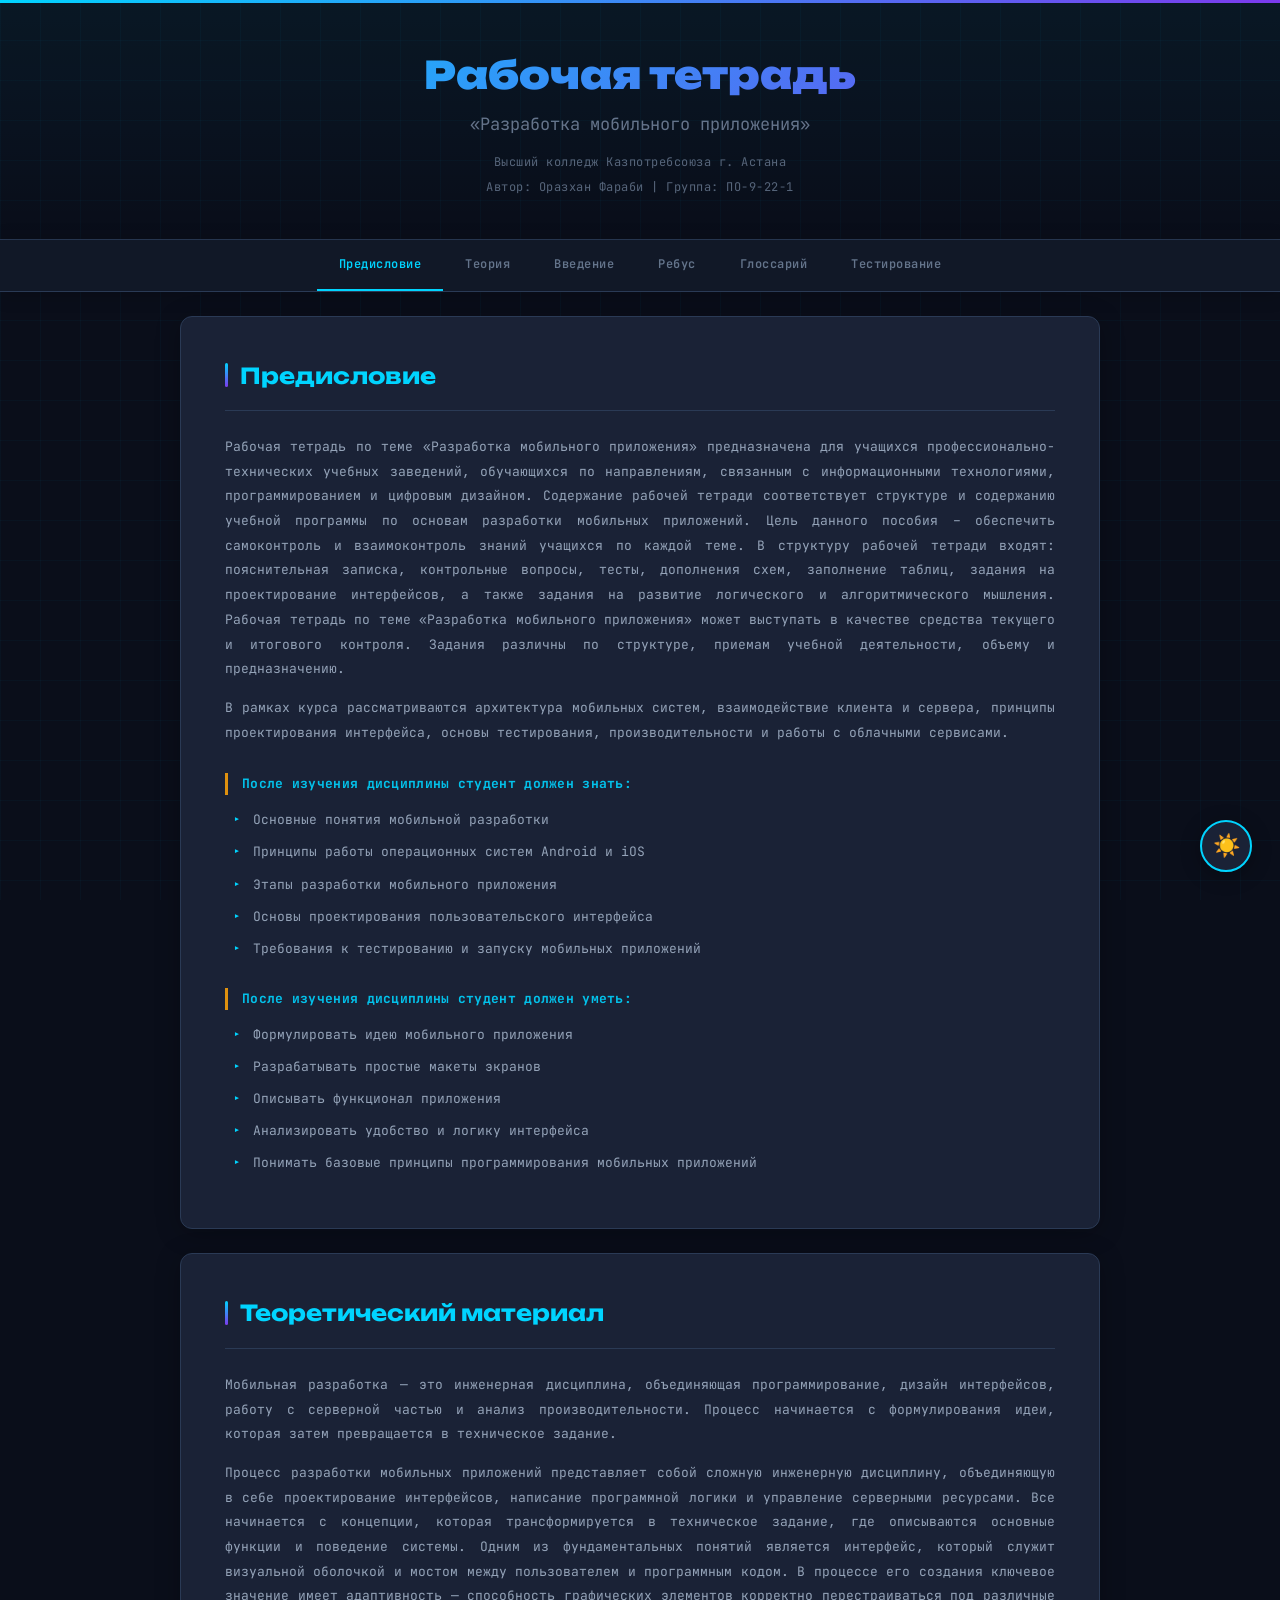
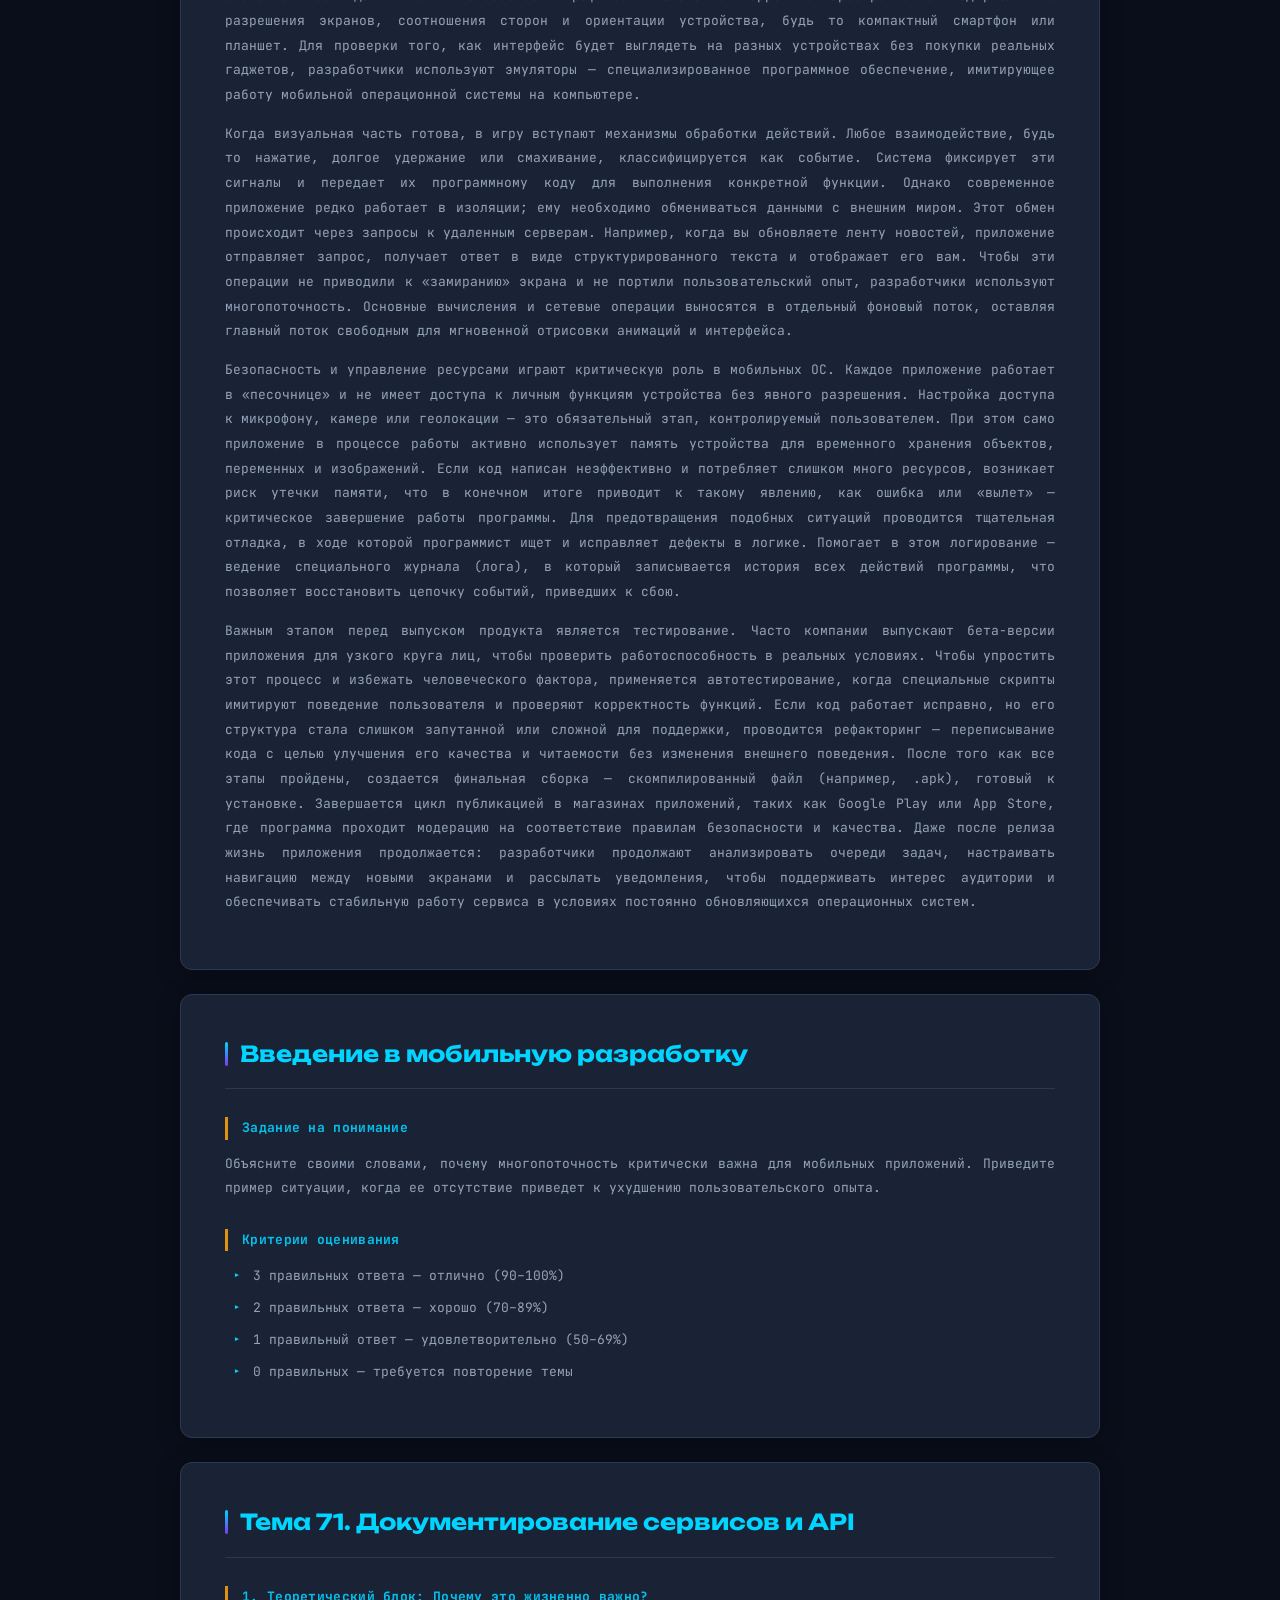
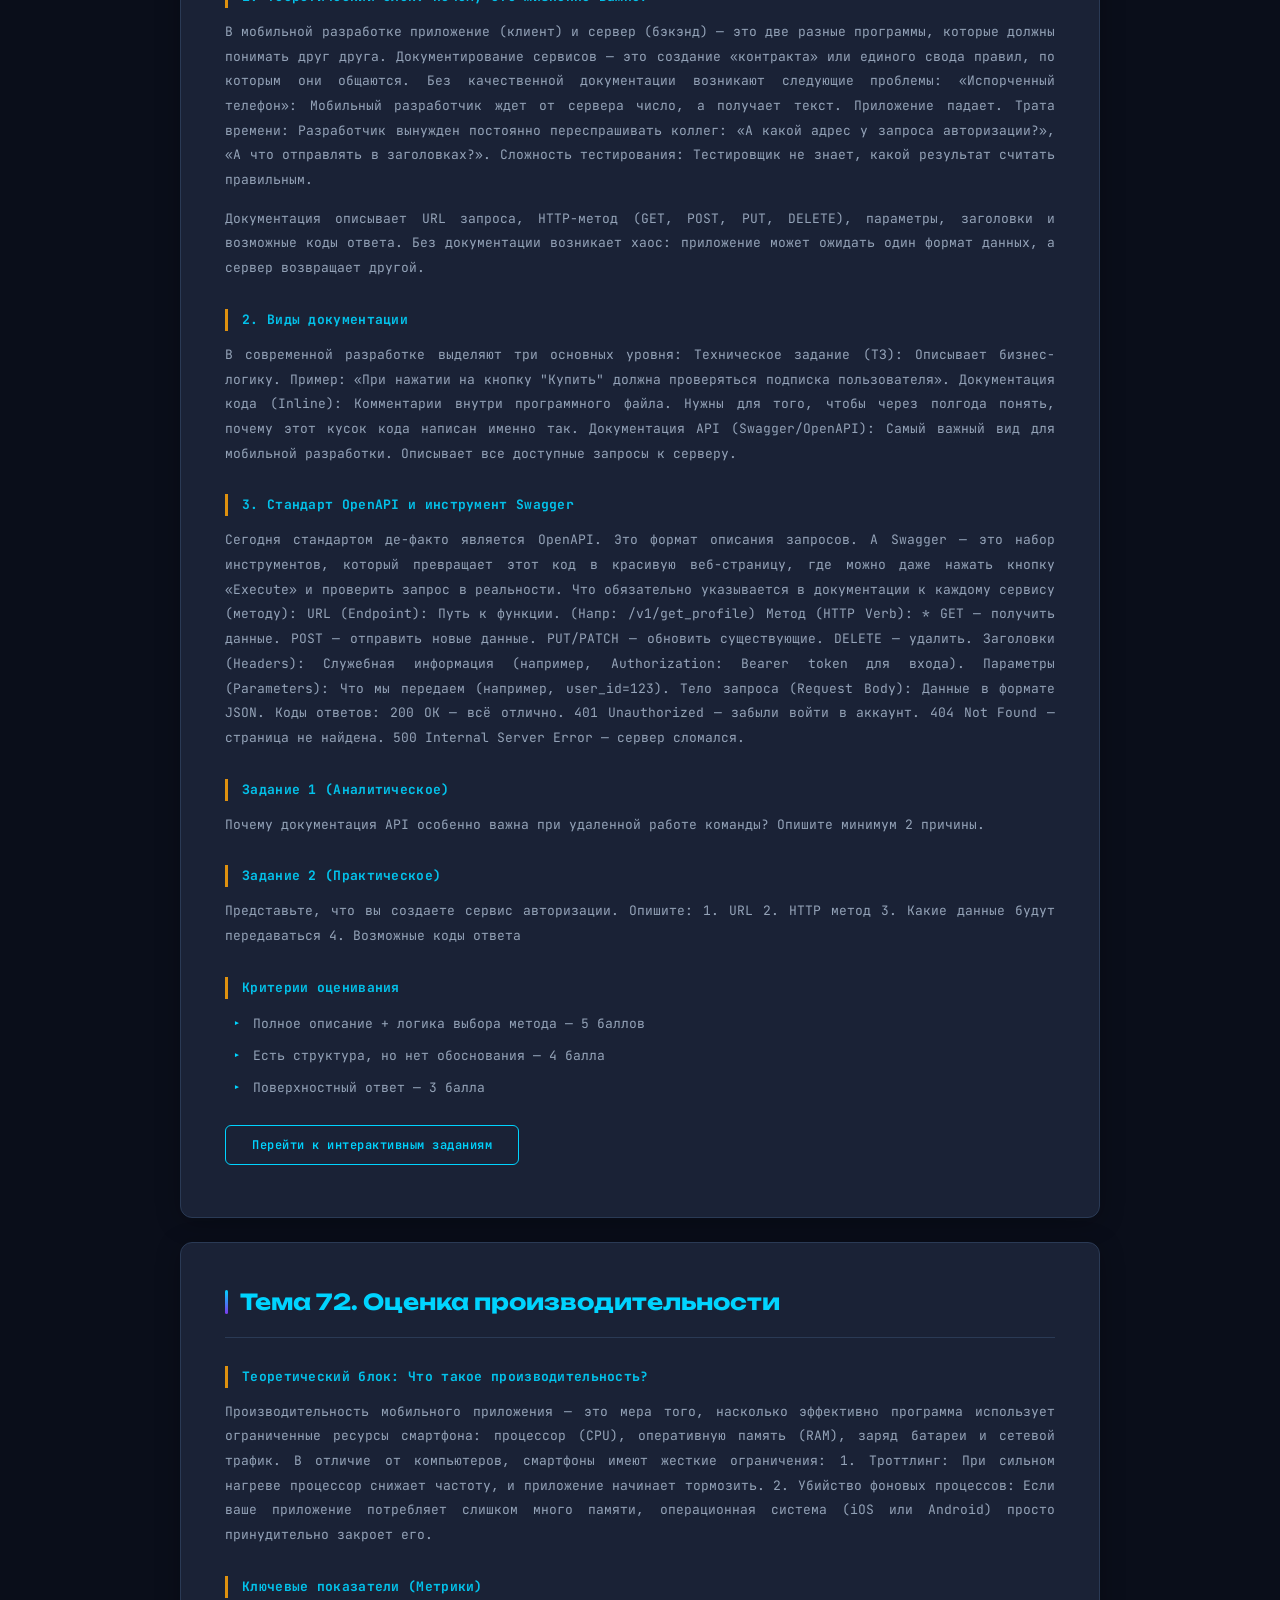
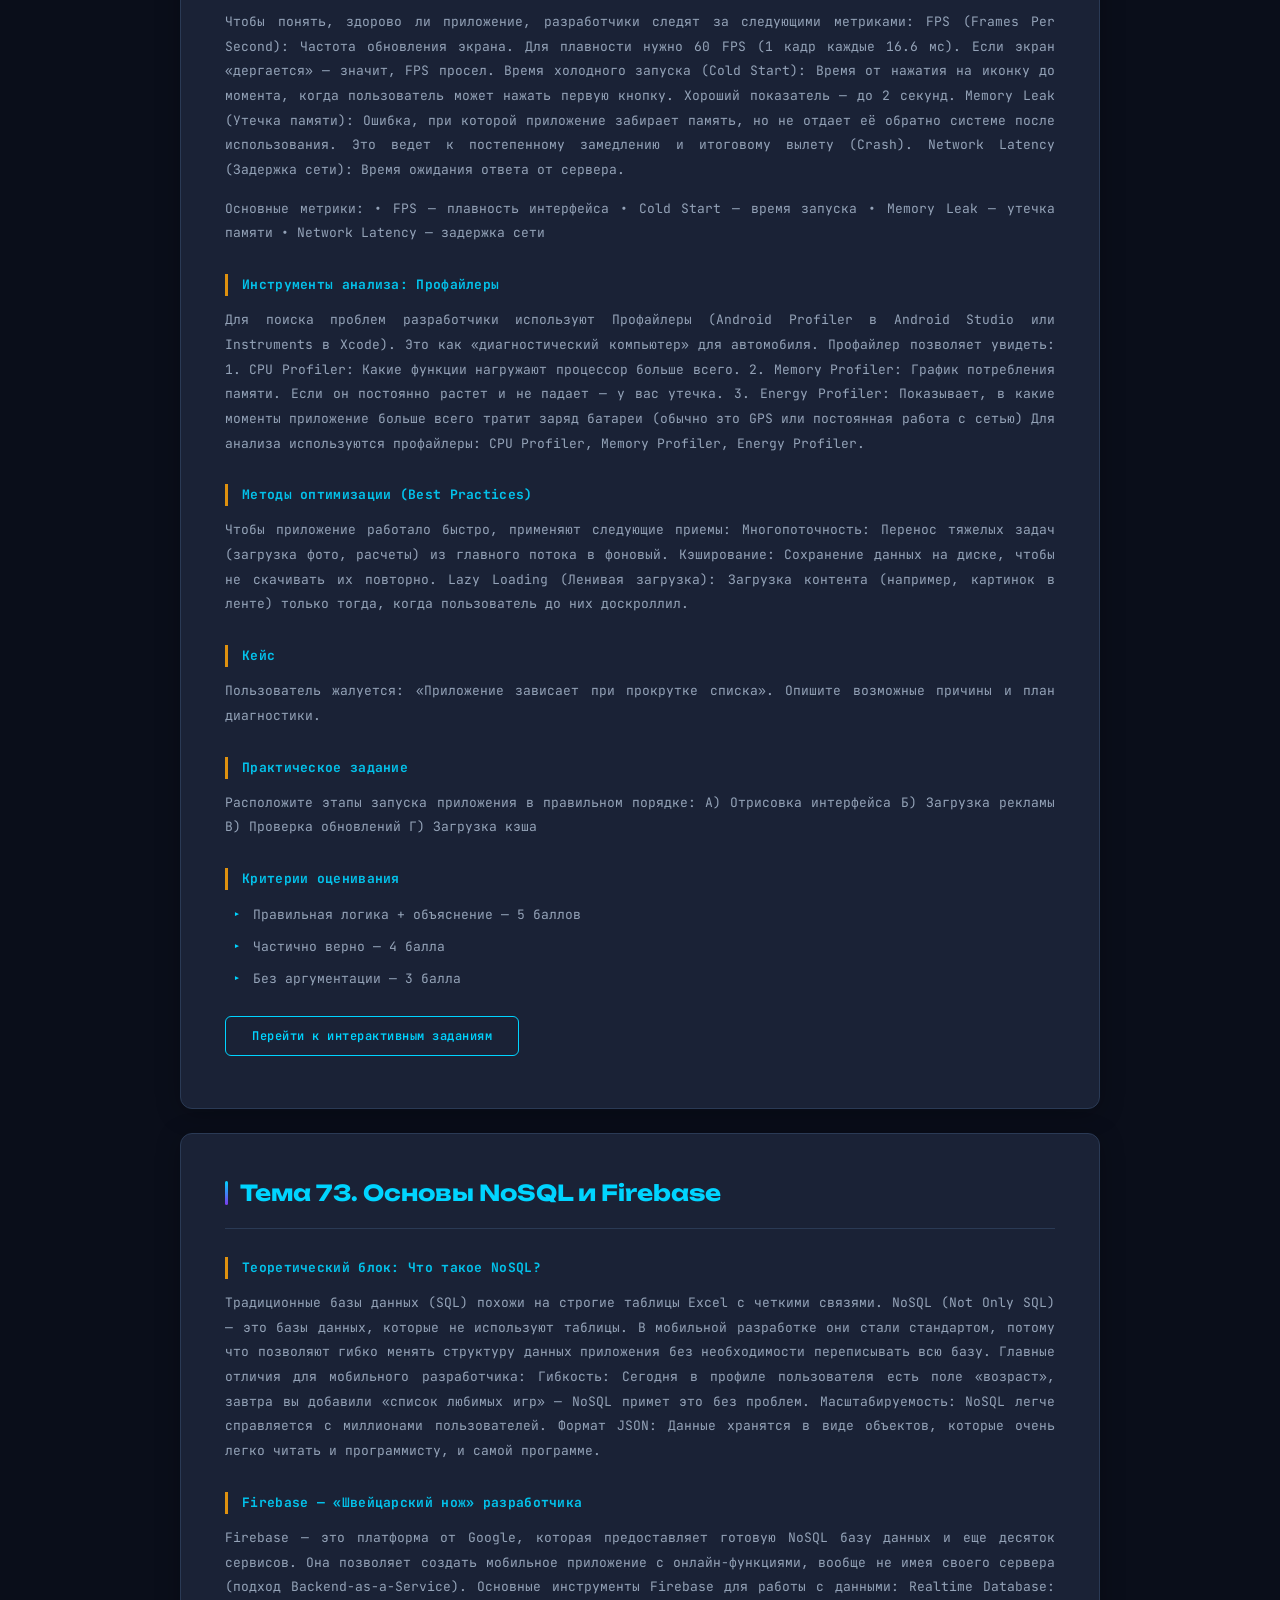
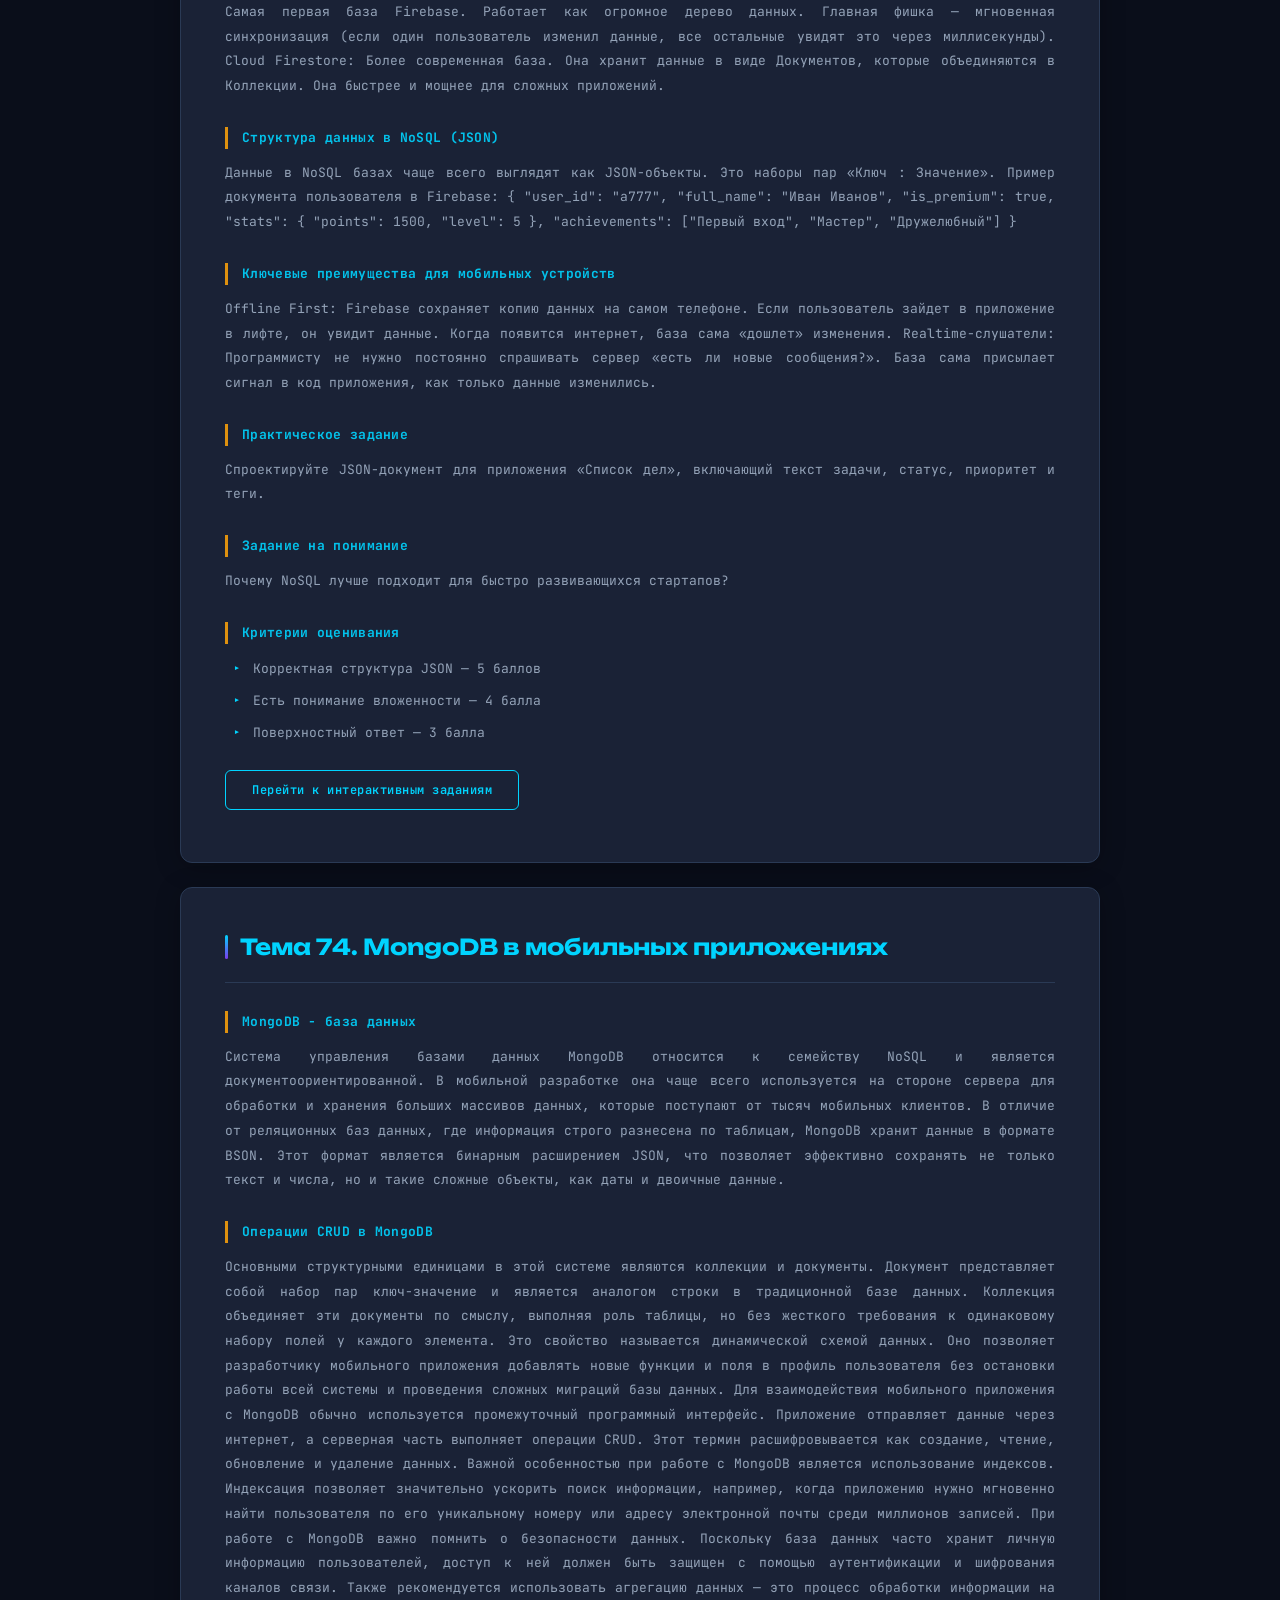
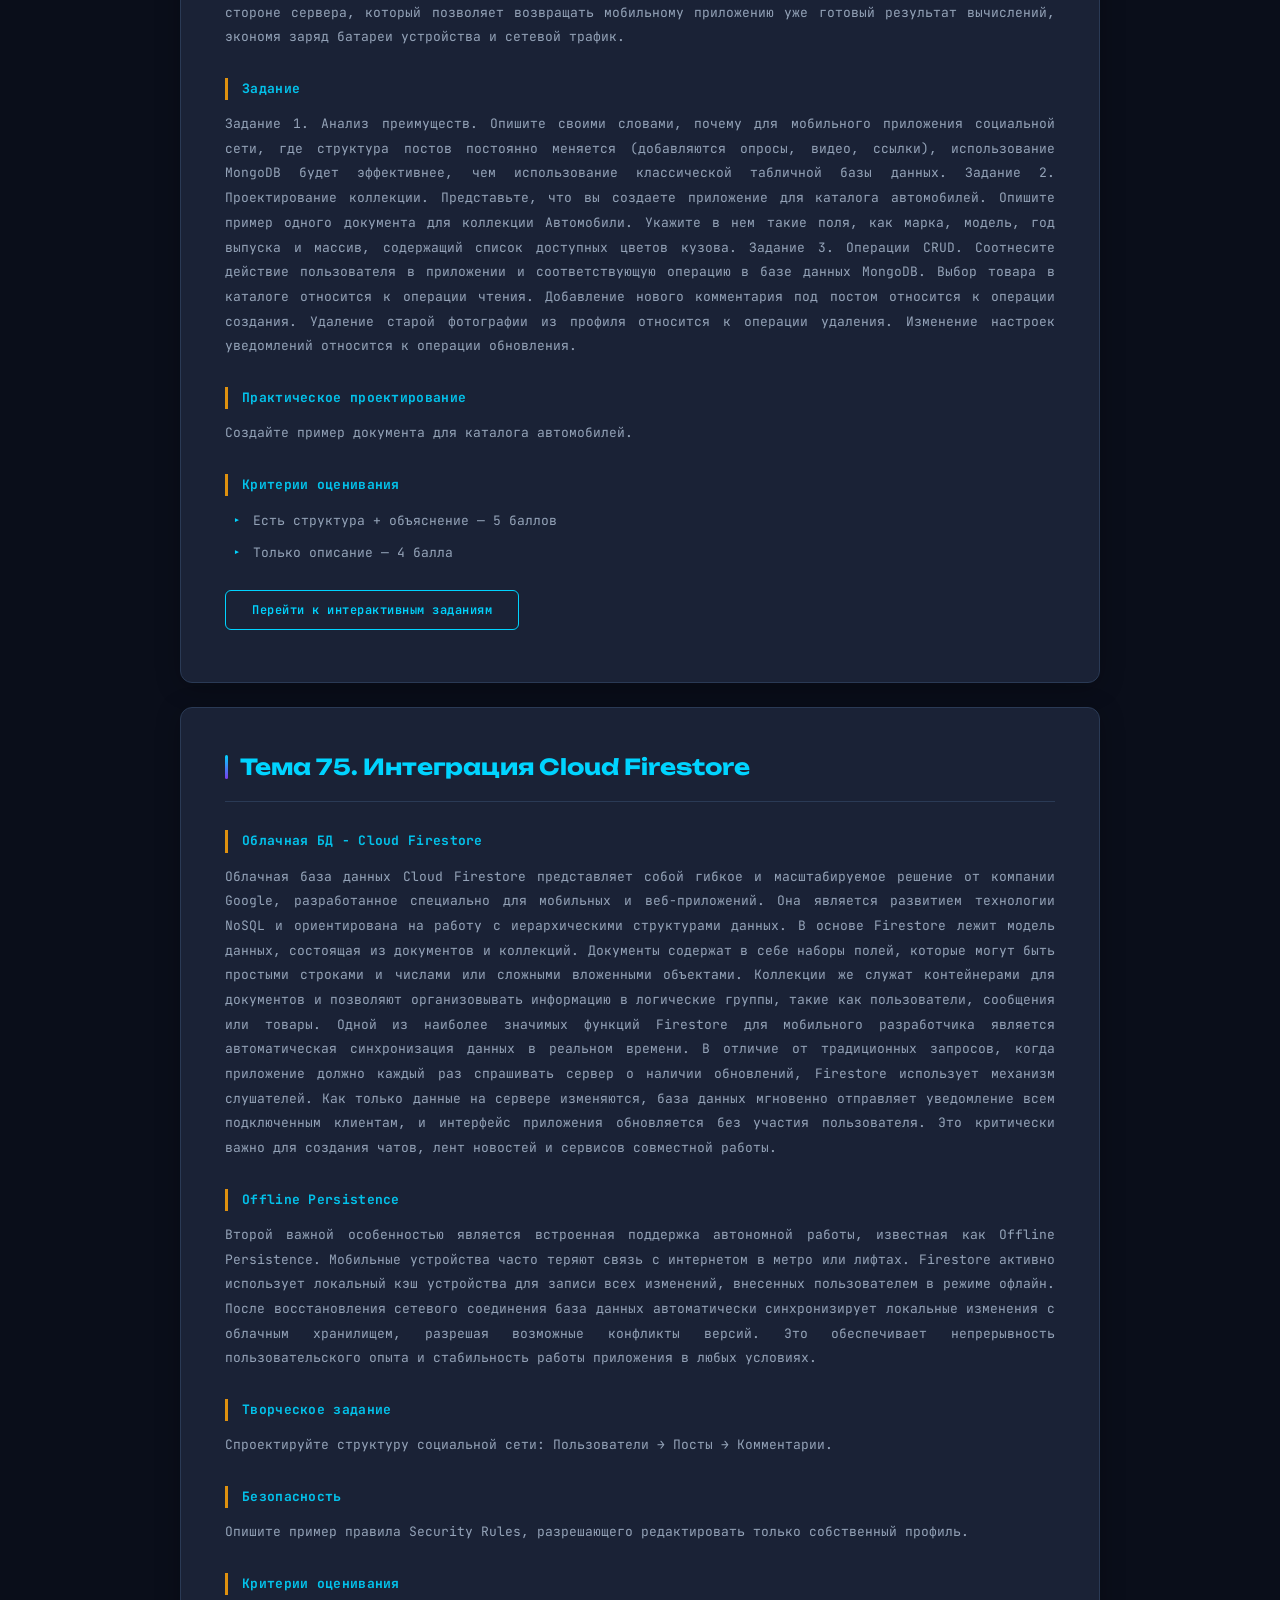
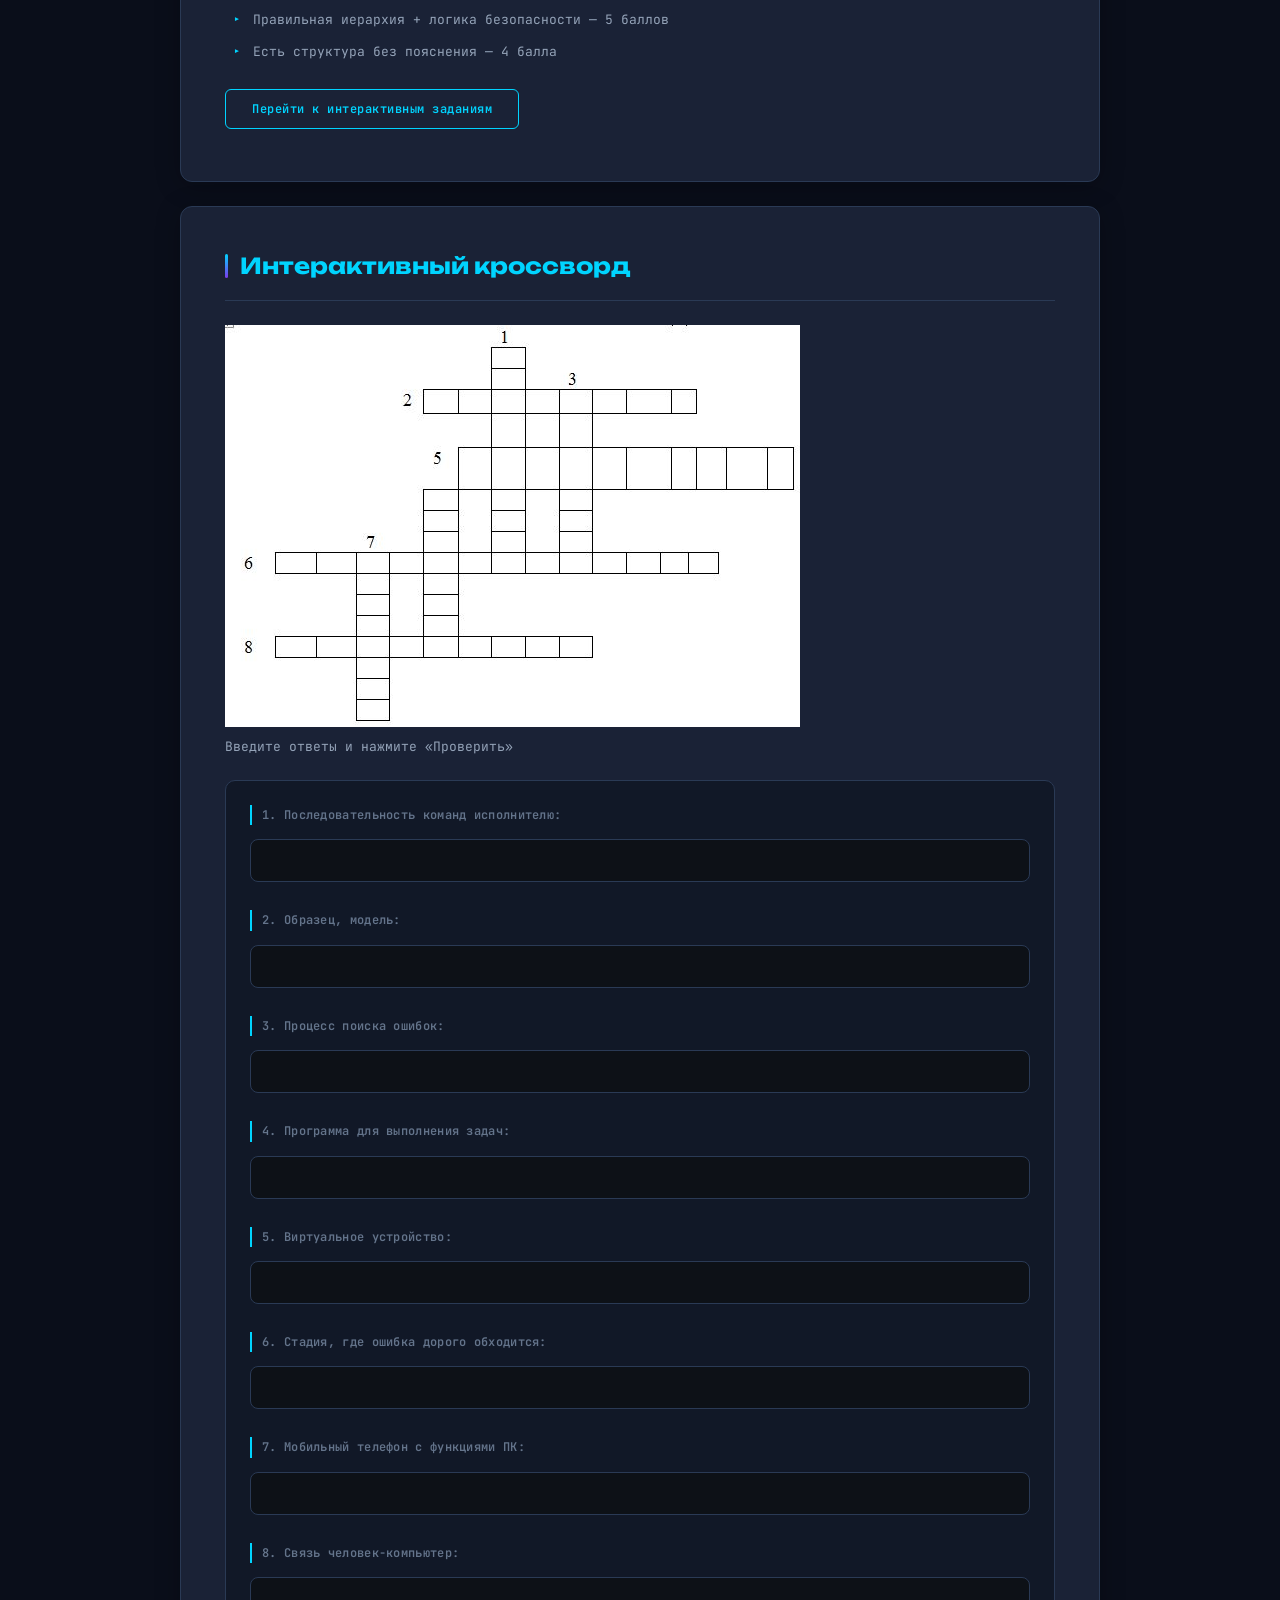
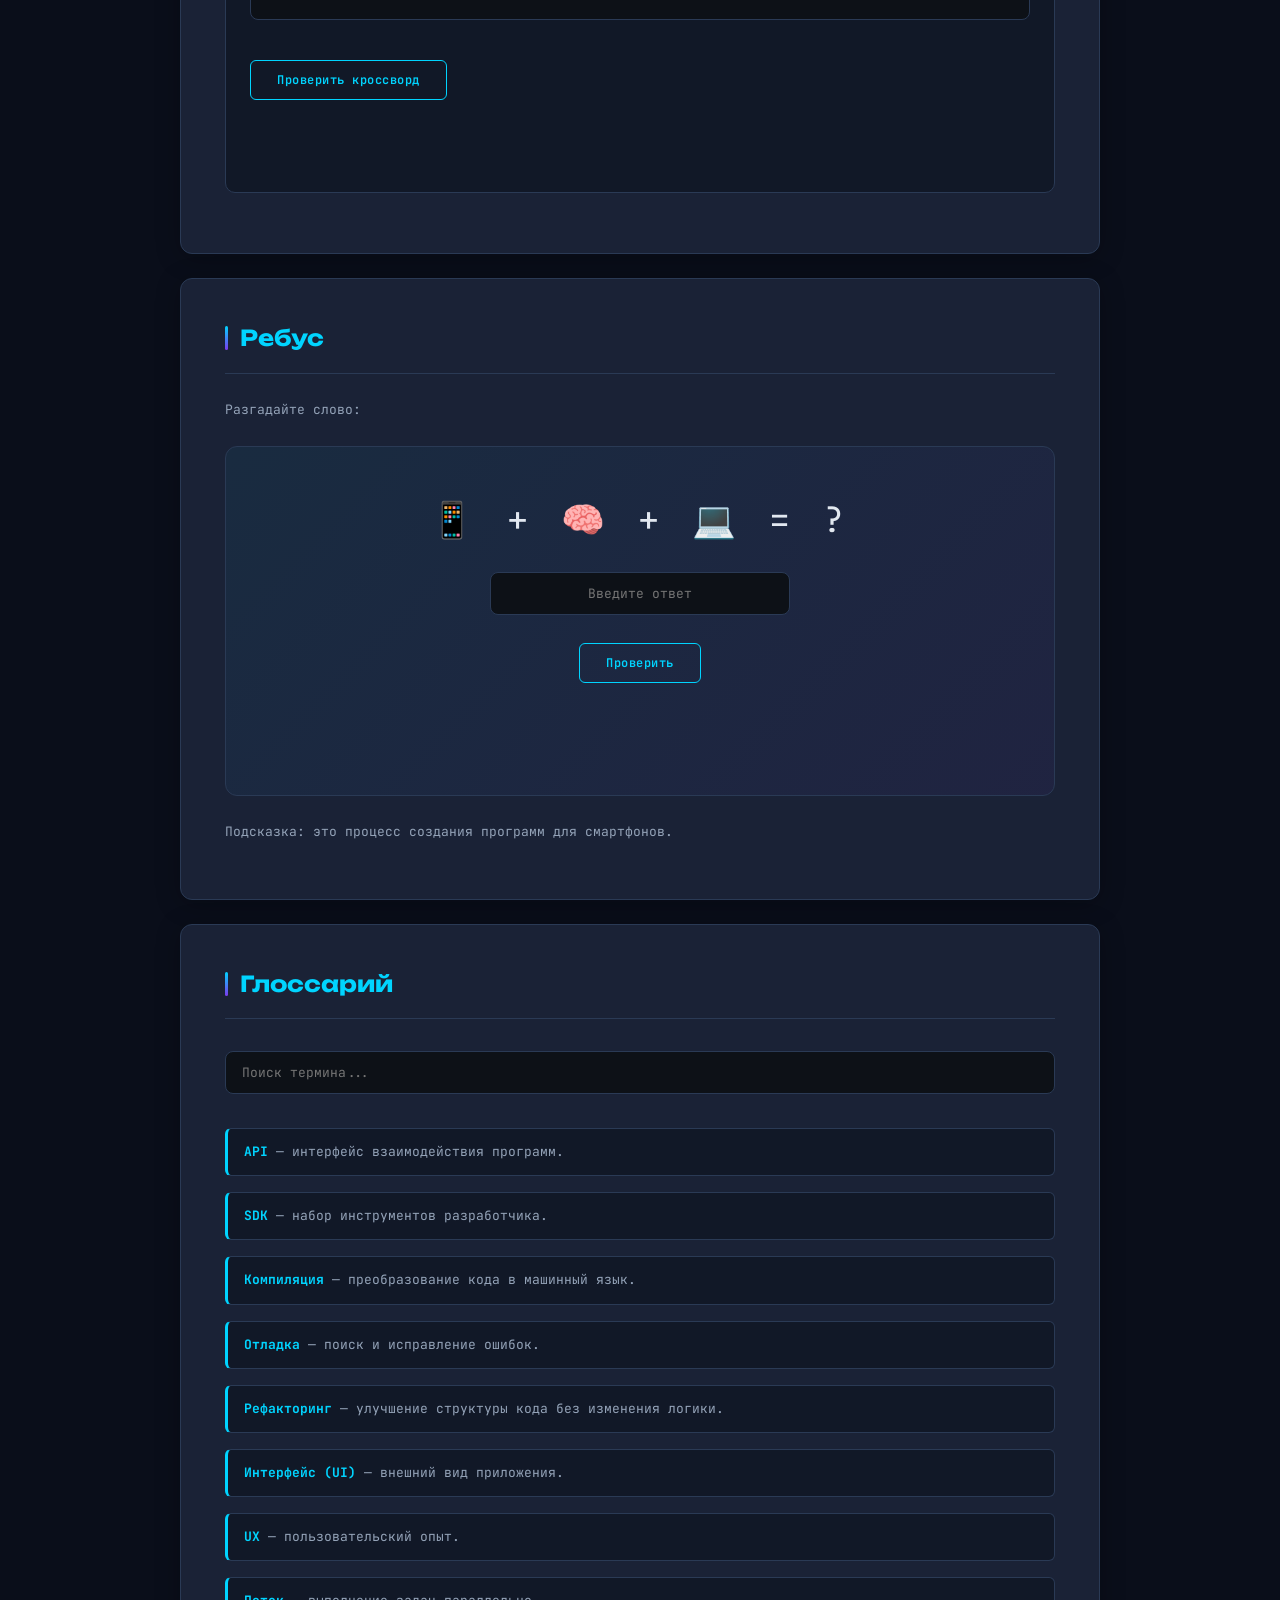
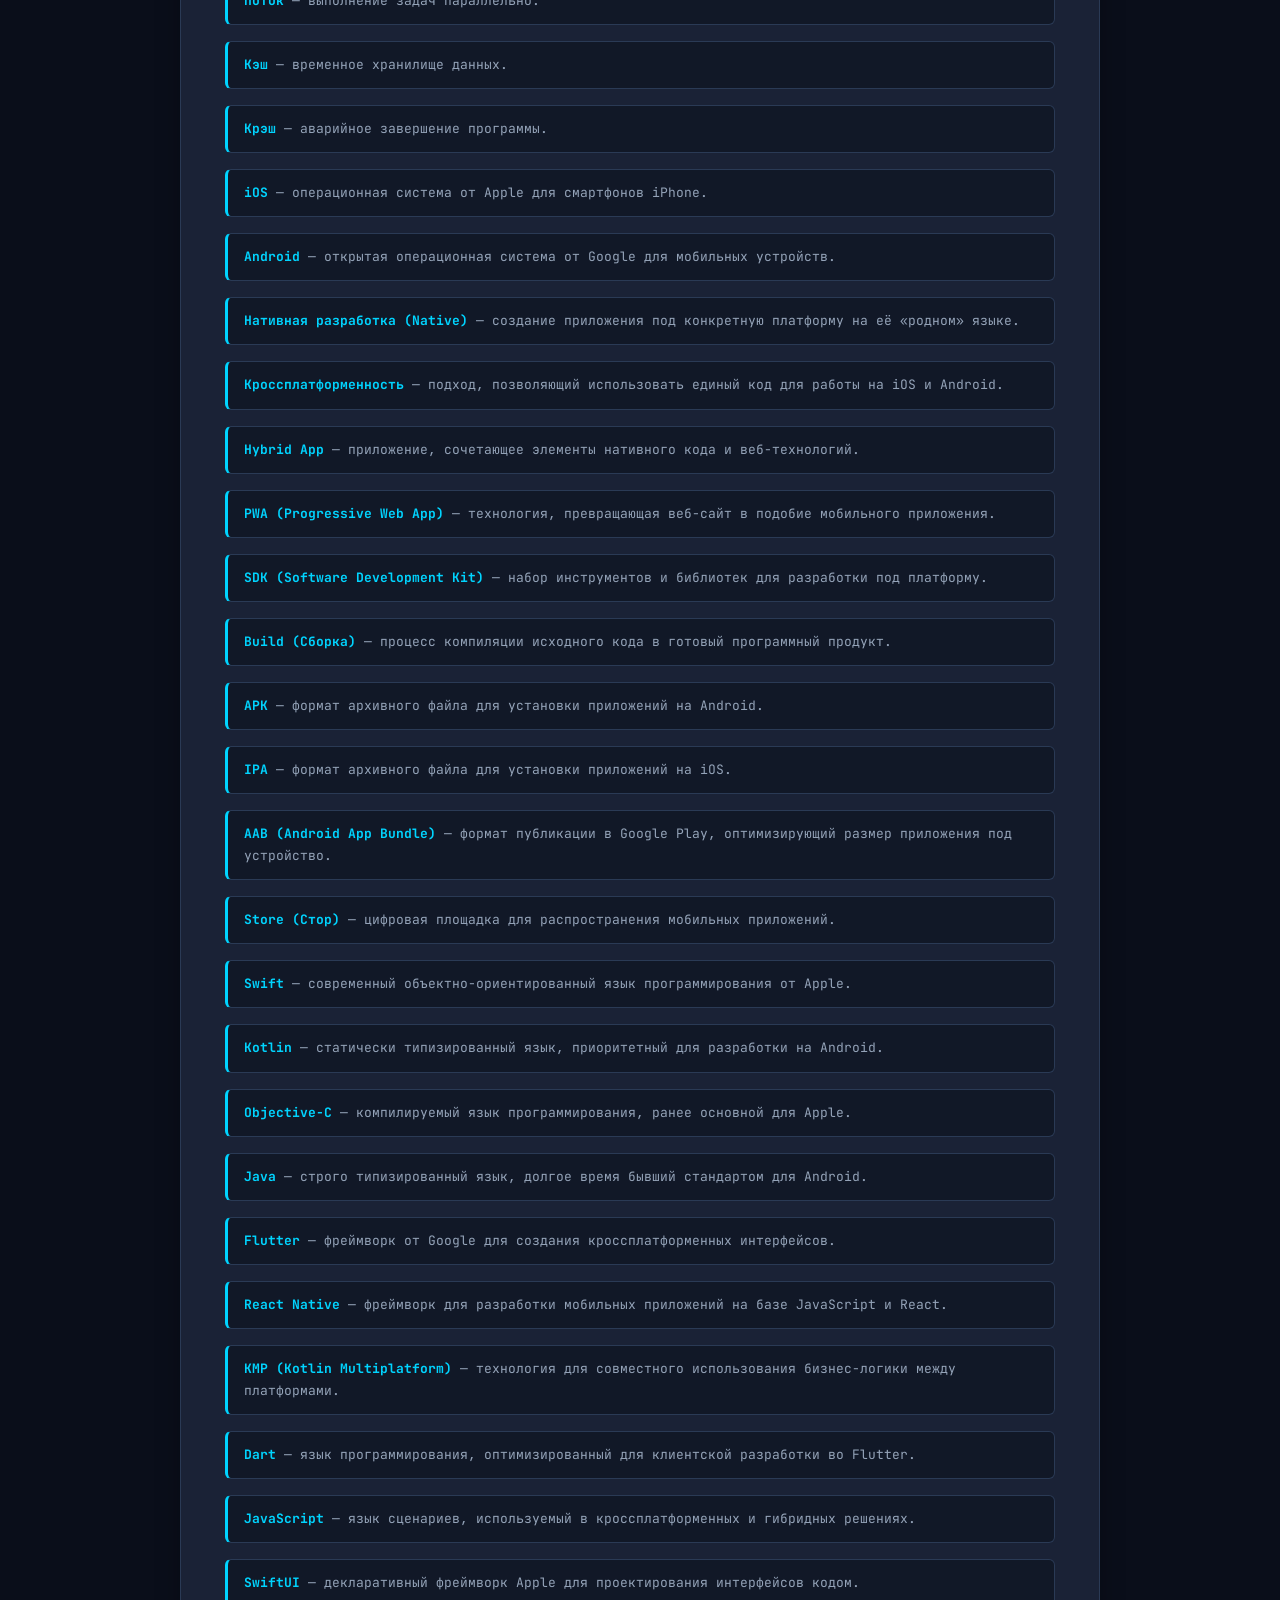
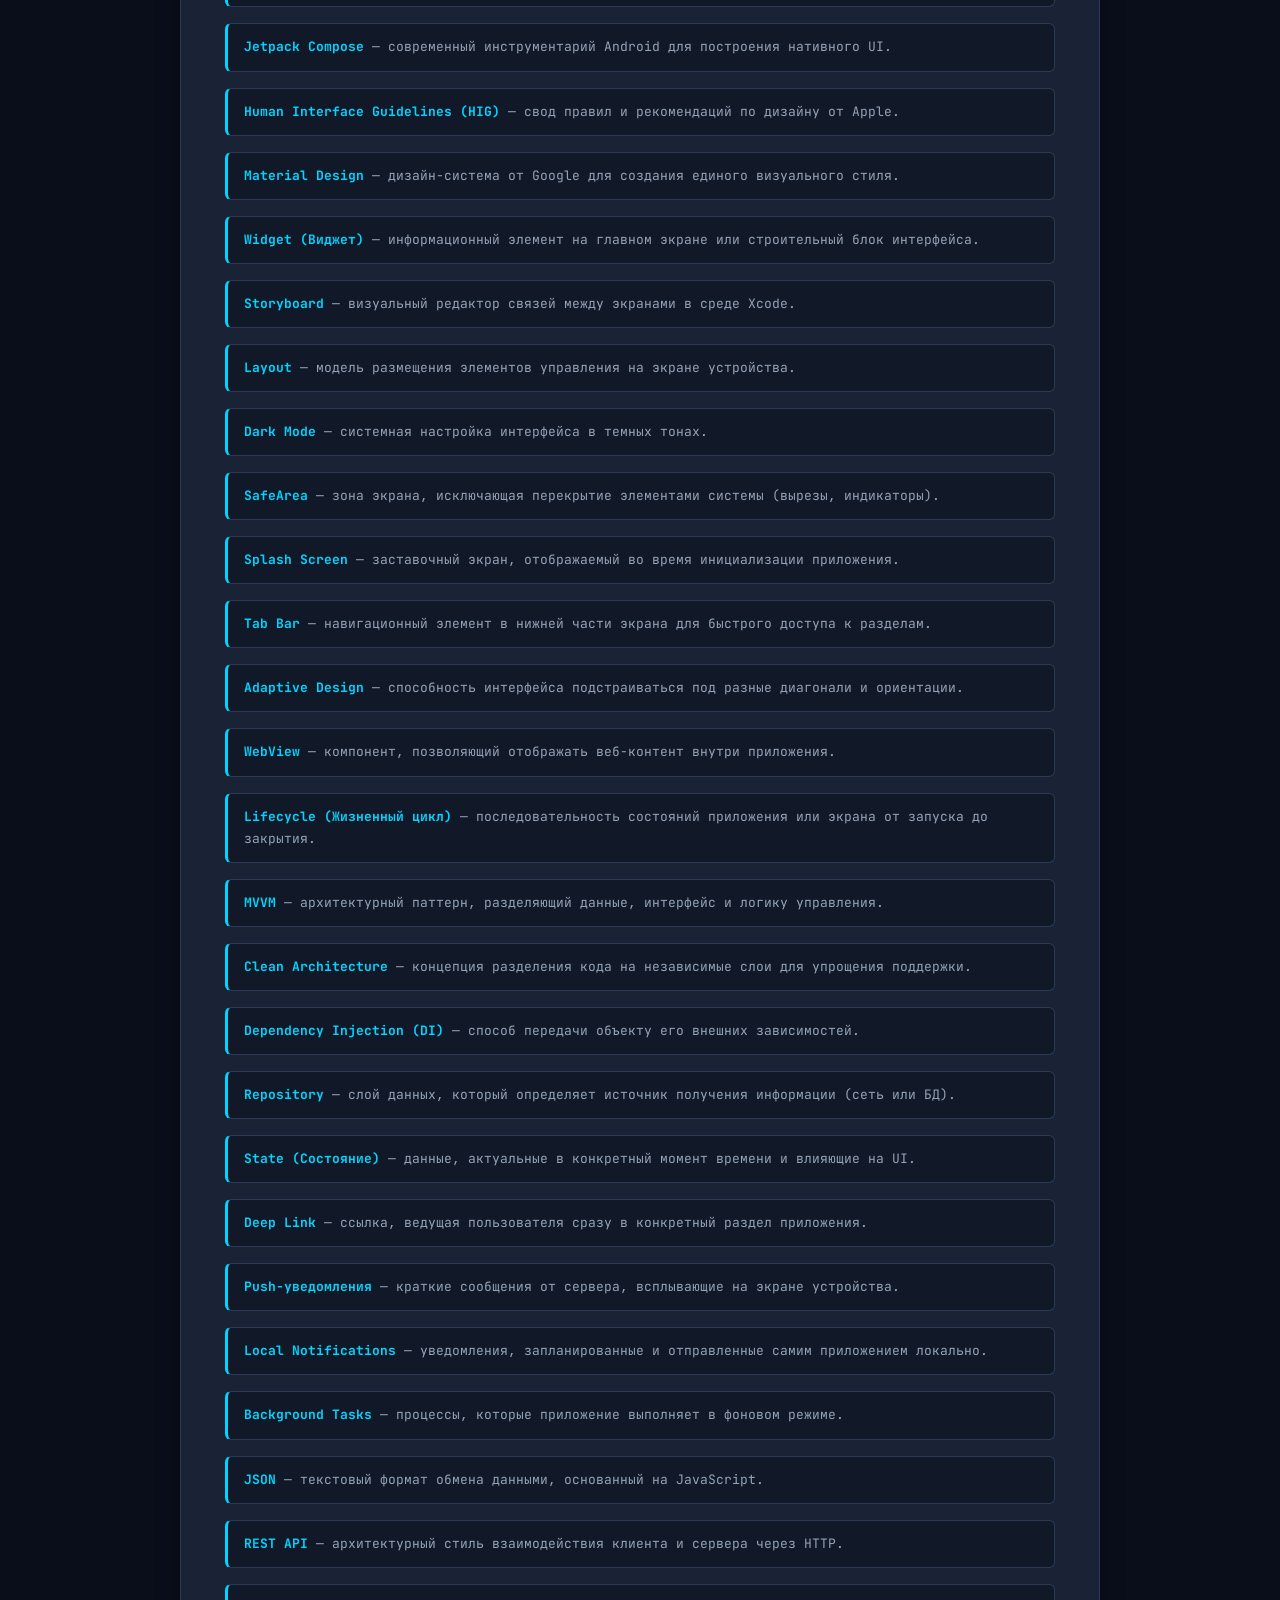
==== index.html @ 46b6a7e6 "1 deleting folder interactivity" ====
<!DOCTYPE html>
<html lang="ru">
<head>
    <meta charset="UTF-8">
    <title>Рабочая тетрадь — Мобильная разработка</title>
    <link rel="stylesheet" href="main.css">
</head>
<body>

<header>
    <h1>Рабочая тетрадь</h1>
    <h2>«Разработка мобильного приложения»</h2>
    <p>Высший колледж Казпотребсоюза г. Астана</p>
    <p>Автор: Оразхан Фараби | Группа: ПО-9-22-1</p>
</header>

<nav>
    <a href="#predislovie">Предисловие</a>
    <a href="#theory">Теория</a>
    <a href="#vvedenie">Введение</a>
    <a href="#rebus">Ребус</a>
    <a href="#glossary">Глоссарий</a>
    <a href="#quizForm">Тестирование</a>

</nav>

<section id="predislovie">
    <h2>Предисловие</h2>
    <p>
        Рабочая тетрадь по теме «Разработка мобильного приложения» предназначена для учащихся профессионально-технических учебных заведений, обучающихся по направлениям, связанным с информационными технологиями, программированием и цифровым дизайном.
Содержание рабочей тетради соответствует структуре и содержанию учебной программы по основам разработки мобильных приложений.
Цель данного пособия – обеспечить самоконтроль и взаимоконтроль знаний учащихся по каждой теме.
В структуру рабочей тетради входят: пояснительная записка, контрольные вопросы, тесты, дополнения схем, заполнение таблиц, задания на проектирование интерфейсов, а также задания на развитие логического и алгоритмического мышления.
Рабочая тетрадь по теме «Разработка мобильного приложения» может выступать в качестве средства текущего и итогового контроля. Задания различны по структуре, приемам учебной деятельности, объему и предназначению.
    </p>

    <p>
        В рамках курса рассматриваются архитектура мобильных систем,
        взаимодействие клиента и сервера, принципы проектирования интерфейса,
        основы тестирования, производительности и работы с облачными сервисами.
    </p>

    <h3>После изучения дисциплины студент должен знать:</h3>
    <ul>
        <li>Основные понятия мобильной разработки</li>
        <li>Принципы работы операционных систем Android и iOS</li>
        <li>Этапы разработки мобильного приложения</li>
        <li>Основы проектирования пользовательского интерфейса</li>
        <li>Требования к тестированию и запуску мобильных приложений</li>
    </ul>
    <h3>После изучения дисциплины студент должен уметь:</h3>
    <ul>
        <li>Формулировать идею мобильного приложения</li>
        <li>Разрабатывать простые макеты экранов</li>
        <li>Описывать функционал приложения</li>
        <li>Анализировать удобство и логику интерфейса</li>
        <li>Понимать базовые принципы программирования мобильных приложений</li>
    </ul>
</section>

<section id="theory">
    <h2>Теоретический материал</h2>

    <p>
        Мобильная разработка — это инженерная дисциплина, объединяющая
        программирование, дизайн интерфейсов, работу с серверной частью
        и анализ производительности. Процесс начинается с формулирования идеи,
        которая затем превращается в техническое задание.
    </p>

    <p>
        Процесс разработки мобильных приложений представляет собой сложную инженерную дисциплину, объединяющую в себе проектирование интерфейсов, написание программной логики и управление серверными ресурсами. Все начинается с концепции, которая трансформируется в техническое задание, где описываются основные функции и поведение системы. Одним из фундаментальных понятий является интерфейс, который служит визуальной оболочкой и мостом между пользователем и программным кодом. В процессе его создания ключевое значение имеет адаптивность — способность графических элементов корректно перестраиваться под различные разрешения экранов, соотношения сторон и ориентации устройства, будь то компактный смартфон или планшет. Для проверки того, как интерфейс будет выглядеть на разных устройствах без покупки реальных гаджетов, разработчики используют эмуляторы — специализированное программное обеспечение, имитирующее работу мобильной операционной системы на компьютере.
    </p>

    <p>
        Когда визуальная часть готова, в игру вступают механизмы обработки действий. Любое взаимодействие, будь то нажатие, долгое удержание или смахивание, классифицируется как событие. Система фиксирует эти сигналы и передает их программному коду для выполнения конкретной функции. Однако современное приложение редко работает в изоляции; ему необходимо обмениваться данными с внешним миром. Этот обмен происходит через запросы к удаленным серверам. Например, когда вы обновляете ленту новостей, приложение отправляет запрос, получает ответ в виде структурированного текста и отображает его вам. Чтобы эти операции не приводили к «замиранию» экрана и не портили пользовательский опыт, разработчики используют многопоточность. Основные вычисления и сетевые операции выносятся в отдельный фоновый поток, оставляя главный поток свободным для мгновенной отрисовки анимаций и интерфейса.
    </p>

    <p>
        Безопасность и управление ресурсами играют критическую роль в мобильных ОС. Каждое приложение работает в «песочнице» и не имеет доступа к личным функциям устройства без явного разрешения. Настройка доступа к микрофону, камере или геолокации — это обязательный этап, контролируемый пользователем. При этом само приложение в процессе работы активно использует память устройства для временного хранения объектов, переменных и изображений. Если код написан неэффективно и потребляет слишком много ресурсов, возникает риск утечки памяти, что в конечном итоге приводит к такому явлению, как ошибка или «вылет» — критическое завершение работы программы. Для предотвращения подобных ситуаций проводится тщательная отладка, в ходе которой программист ищет и исправляет дефекты в логике. Помогает в этом логирование — ведение специального журнала (лога), в который записывается история всех действий программы, что позволяет восстановить цепочку событий, приведших к сбою.
    </p>

    <p>
        Важным этапом перед выпуском продукта является тестирование. Часто компании выпускают бета-версии приложения для узкого круга лиц, чтобы проверить работоспособность в реальных условиях. Чтобы упростить этот процесс и избежать человеческого фактора, применяется автотестирование, когда специальные скрипты имитируют поведение пользователя и проверяют корректность функций. Если код работает исправно, но его структура стала слишком запутанной или сложной для поддержки, проводится рефакторинг — переписывание кода с целью улучшения его качества и читаемости без изменения внешнего поведения. После того как все этапы пройдены, создается финальная сборка — скомпилированный файл (например, .apk), готовый к установке. Завершается цикл публикацией в магазинах приложений, таких как Google Play или App Store, где программа проходит модерацию на соответствие правилам безопасности и качества. Даже после релиза жизнь приложения продолжается: разработчики продолжают анализировать очереди задач, настраивать навигацию между новыми экранами и рассылать уведомления, чтобы поддерживать интерес аудитории и обеспечивать стабильную работу сервиса в условиях постоянно обновляющихся операционных систем.
    </p>
</section>

<section id="vvedenie">
    <h2>Введение в мобильную разработку</h2>

    

    <h3>Задание на понимание</h3>
    <p>
        Объясните своими словами, почему многопоточность критически важна
        для мобильных приложений. Приведите пример ситуации, когда ее
        отсутствие приведет к ухудшению пользовательского опыта.
    </p>

    <h3>Критерии оценивания</h3>
    <ul>
        <li>3 правильных ответа — отлично (90–100%)</li>
        <li>2 правильных ответа — хорошо (70–89%)</li>
        <li>1 правильный ответ — удовлетворительно (50–69%)</li>
        <li>0 правильных — требуется повторение темы</li>
    </ul>
</section>
<section id="tema71">
    <h2>Тема 71. Документирование сервисов и API</h2>

    <h3>1. Теоретический блок: Почему это жизненно важно?</h3>

    <p>
        В мобильной разработке приложение (клиент) и сервер (бэкэнд) — это две разные программы, которые должны понимать друг друга. Документирование сервисов — это создание «контракта» или единого свода правил, по которым они общаются.
        Без качественной документации возникают следующие проблемы:
        «Испорченный телефон»: Мобильный разработчик ждет от сервера число, а получает текст. Приложение падает.
        Трата времени: Разработчик вынужден постоянно переспрашивать коллег: «А какой адрес у запроса авторизации?», «А что отправлять в заголовках?».
        Сложность тестирования: Тестировщик не знает, какой результат считать правильным.        
    </p>

    <p>
        Документация описывает URL запроса, HTTP-метод (GET, POST, PUT, DELETE),
        параметры, заголовки и возможные коды ответа. Без документации возникает
        хаос: приложение может ожидать один формат данных, а сервер возвращает другой.
    </p>
    <h3>2. Виды документации</h3>
    <p>
        В современной разработке выделяют три основных уровня:
        Техническое задание (ТЗ): Описывает бизнес-логику. Пример: «При нажатии на кнопку "Купить" должна проверяться подписка пользователя».
        Документация кода (Inline): Комментарии внутри программного файла. Нужны для того, чтобы через полгода понять, почему этот кусок кода написан именно так.
        Документация API (Swagger/OpenAPI): Самый важный вид для мобильной разработки. Описывает все доступные запросы к серверу.        
    </p>
    <h3>3. Стандарт OpenAPI и инструмент Swagger</h3> 
    <p>
        Сегодня стандартом де-факто является OpenAPI. Это формат описания запросов. А Swagger — это набор инструментов, который превращает этот код в красивую веб-страницу, где можно даже нажать кнопку «Execute» и проверить запрос в реальности.
Что обязательно указывается в документации к каждому сервису (методу):
URL (Endpoint): Путь к функции. (Напр: /v1/get_profile)
Метод (HTTP Verb): * GET — получить данные.
POST — отправить новые данные.
PUT/PATCH — обновить существующие.
DELETE — удалить.
Заголовки (Headers): Служебная информация (например, Authorization: Bearer token для входа).
Параметры (Parameters): Что мы передаем (например, user_id=123).
Тело запроса (Request Body): Данные в формате JSON.
Коды ответов:
200 OK — всё отлично.
401 Unauthorized — забыли войти в аккаунт.
404 Not Found — страница не найдена.
500 Internal Server Error — сервер сломался.
    </p>

    <h3>Задание 1 (Аналитическое)</h3>
    <p>
        Почему документация API особенно важна при удаленной работе команды?
        Опишите минимум 2 причины.
    </p>

    <h3>Задание 2 (Практическое)</h3>
    <p>
        Представьте, что вы создаете сервис авторизации.
        Опишите:
        1. URL
        2. HTTP метод
        3. Какие данные будут передаваться
        4. Возможные коды ответа
    </p>

    <h3>Критерии оценивания</h3>
    <ul>
        <li>Полное описание + логика выбора метода — 5 баллов</li>
        <li>Есть структура, но нет обоснования — 4 балла</li>
        <li>Поверхностный ответ — 3 балла</li>
    </ul>
    <a href="inter.html">
        <button>Перейти к интерактивным заданиям </button>
    </a>
</section>


<section id="tema72">
    <h2>Тема 72. Оценка производительности</h2>

    <h3>Теоретический блок: Что такое производительность?</h3>

    <p>
        Производительность мобильного приложения — это мера того, насколько эффективно программа использует ограниченные ресурсы смартфона: процессор (CPU), оперативную память (RAM), заряд батареи и сетевой трафик.
        В отличие от компьютеров, смартфоны имеют жесткие ограничения:
1. Троттлинг: При сильном нагреве процессор снижает частоту, и приложение начинает тормозить.
2. Убийство фоновых процессов: Если ваше приложение потребляет слишком много памяти, операционная система (iOS или Android) просто принудительно закроет его.
    </p>

    <h3>Ключевые показатели (Метрики)</h3>
    <p>
        Чтобы понять, здорово ли приложение, разработчики следят за следующими метриками:
FPS (Frames Per Second): Частота обновления экрана. Для плавности нужно 60 FPS (1 кадр каждые 16.6 мс). Если экран «дергается» — значит, FPS просел.
Время холодного запуска (Cold Start): Время от нажатия на иконку до момента, когда пользователь может нажать первую кнопку. Хороший показатель — до 2 секунд.
Memory Leak (Утечка памяти): Ошибка, при которой приложение забирает память, но не отдает её обратно системе после использования. Это ведет к постепенному замедлению и итоговому вылету (Crash).
Network Latency (Задержка сети): Время ожидания ответа от сервера.
    </p>
    <p>
        Основные метрики:
        • FPS — плавность интерфейса
        • Cold Start — время запуска
        • Memory Leak — утечка памяти
        • Network Latency — задержка сети
    </p>

    <h3>Инструменты анализа: Профайлеры</h3>

    <p>Для поиска проблем разработчики используют Профайлеры (Android Profiler в Android Studio или Instruments в Xcode). Это как «диагностический компьютер» для автомобиля.
        Профайлер позволяет увидеть:
        1. CPU Profiler: Какие функции нагружают процессор больше всего.
        2. Memory Profiler: График потребления памяти. Если он постоянно растет и не падает — у вас утечка.
        3. Energy Profiler: Показывает, в какие моменты приложение больше всего тратит заряд батареи (обычно это GPS или постоянная работа с сетью)
        Для анализа используются профайлеры: CPU Profiler, Memory Profiler, Energy Profiler.
    </p>
    <h3>Методы оптимизации (Best Practices)</h3>
    <p>
        Чтобы приложение работало быстро, применяют следующие приемы:
Многопоточность: Перенос тяжелых задач (загрузка фото, расчеты) из главного потока в фоновый.
Кэширование: Сохранение данных на диске, чтобы не скачивать их повторно.
Lazy Loading (Ленивая загрузка): Загрузка контента (например, картинок в ленте) только тогда, когда пользователь до них доскроллил.
    </p>

    <h3>Кейс</h3>
    <p>
        Пользователь жалуется: «Приложение зависает при прокрутке списка».
        Опишите возможные причины и план диагностики.
    </p>

    <h3>Практическое задание</h3>
    <p>
        Расположите этапы запуска приложения в правильном порядке:
        А) Отрисовка интерфейса
        Б) Загрузка рекламы
        В) Проверка обновлений
        Г) Загрузка кэша
    </p>

    <h3>Критерии оценивания</h3>
    <ul>
        <li>Правильная логика + объяснение — 5 баллов</li>
        <li>Частично верно — 4 балла</li>
        <li>Без аргументации — 3 балла</li>
    </ul>
    <a href="tema/tema2.html">
        <button>Перейти к интерактивным заданиям </button>
    </a>
</section>


<section id="tema73">
    <h2>Тема 73. Основы NoSQL и Firebase</h2>

    <h3>Теоретический блок: Что такое NoSQL?</h3>

    <p>
        Традиционные базы данных (SQL) похожи на строгие таблицы Excel с четкими связями. NoSQL (Not Only SQL) — это базы данных, которые не используют таблицы. В мобильной разработке они стали стандартом, потому что позволяют гибко менять структуру данных приложения без необходимости переписывать всю базу.
        Главные отличия для мобильного разработчика:
        Гибкость: Сегодня в профиле пользователя есть поле «возраст», завтра вы добавили «список любимых игр» — NoSQL примет это без проблем.
        Масштабируемость: NoSQL легче справляется с миллионами пользователей.
        Формат JSON: Данные хранятся в виде объектов, которые очень легко читать и программисту, и самой программе.        
    </p>

    <h3>Firebase — «Швейцарский нож» разработчика</h3>

    <p>
        Firebase — это платформа от Google, которая предоставляет готовую NoSQL базу данных и еще десяток сервисов. Она позволяет создать мобильное приложение с онлайн-функциями, вообще не имея своего сервера (подход Backend-as-a-Service).
Основные инструменты Firebase для работы с данными:
Realtime Database: Самая первая база Firebase. Работает как огромное дерево данных. Главная фишка — мгновенная синхронизация (если один пользователь изменил данные, все остальные увидят это через миллисекунды).
Cloud Firestore: Более современная база. Она хранит данные в виде Документов, которые объединяются в Коллекции. Она быстрее и мощнее для сложных приложений.
    </p>

    <h3>Структура данных в NoSQL (JSON)</h3>


    <p>
        Данные в NoSQL базах чаще всего выглядят как JSON-объекты. Это наборы пар «Ключ : Значение».
Пример документа пользователя в Firebase:
{
  "user_id": "a777",
  "full_name": "Иван Иванов",
  "is_premium": true,
  "stats": {
    "points": 1500,
    "level": 5
  },
  "achievements": ["Первый вход", "Мастер", "Дружелюбный"]
}
    </p>

    <h3>Ключевые преимущества для мобильных устройств</h3>

    <p>Offline First: Firebase сохраняет копию данных на самом телефоне. Если пользователь зайдет в приложение в лифте, он увидит данные. Когда появится интернет, база сама «дошлет» изменения.
        Realtime-слушатели: Программисту не нужно постоянно спрашивать сервер «есть ли новые сообщения?». База сама присылает сигнал в код приложения, как только данные изменились.
        </p>

    <h3>Практическое задание</h3>
    <p>
        Спроектируйте JSON-документ для приложения «Список дел»,
        включающий текст задачи, статус, приоритет и теги.
    </p>

    <h3>Задание на понимание</h3>
    <p>
        Почему NoSQL лучше подходит для быстро развивающихся стартапов?
    </p>

    <h3>Критерии оценивания</h3>
    <ul>
        <li>Корректная структура JSON — 5 баллов</li>
        <li>Есть понимание вложенности — 4 балла</li>
        <li>Поверхностный ответ — 3 балла</li>
    </ul>
    <a href="tema/tema3.html">
        <button>Перейти к интерактивным заданиям </button>
    </a>
</section>


<section id="tema74">
    <h2>Тема 74. MongoDB в мобильных приложениях</h2>

    <h3>MongoDB - база данных</h3>
    <p>
        Система управления базами данных MongoDB относится к семейству NoSQL и является документоориентированной. В мобильной разработке она чаще всего используется на стороне сервера для обработки и хранения больших массивов данных, которые поступают от тысяч мобильных клиентов. В отличие от реляционных баз данных, где информация строго разнесена по таблицам, MongoDB хранит данные в формате BSON. Этот формат является бинарным расширением JSON, что позволяет эффективно сохранять не только текст и числа, но и такие сложные объекты, как даты и двоичные данные.
    </p>
    <h3>Операции CRUD в MongoDB</h3>

    <p>
        Основными структурными единицами в этой системе являются коллекции и документы. Документ представляет собой набор пар ключ-значение и является аналогом строки в традиционной базе данных. Коллекция объединяет эти документы по смыслу, выполняя роль таблицы, но без жесткого требования к одинаковому набору полей у каждого элемента. Это свойство называется динамической схемой данных. Оно позволяет разработчику мобильного приложения добавлять новые функции и поля в профиль пользователя без остановки работы всей системы и проведения сложных миграций базы данных.
        Для взаимодействия мобильного приложения с MongoDB обычно используется промежуточный программный интерфейс. Приложение отправляет данные через интернет, а серверная часть выполняет операции CRUD. Этот термин расшифровывается как создание, чтение, обновление и удаление данных. Важной особенностью при работе с MongoDB является использование индексов. Индексация позволяет значительно ускорить поиск информации, например, когда приложению нужно мгновенно найти пользователя по его уникальному номеру или адресу электронной почты среди миллионов записей.
        При работе с MongoDB важно помнить о безопасности данных. Поскольку база данных часто хранит личную информацию пользователей, доступ к ней должен быть защищен с помощью аутентификации и шифрования каналов связи. Также рекомендуется использовать агрегацию данных — это процесс обработки информации на стороне сервера, который позволяет возвращать мобильному приложению уже готовый результат вычислений, экономя заряд батареи устройства и сетевой трафик.
    </p>


    <h3>Задание</h3>
    <p>
        Задание 1. Анализ преимуществ. Опишите своими словами, почему для мобильного приложения социальной сети, где структура постов постоянно меняется (добавляются опросы, видео, ссылки), использование MongoDB будет эффективнее, чем использование классической табличной базы данных.
        Задание 2. Проектирование коллекции. Представьте, что вы создаете приложение для каталога автомобилей. Опишите пример одного документа для коллекции Автомобили. Укажите в нем такие поля, как марка, модель, год выпуска и массив, содержащий список доступных цветов кузова.
        Задание 3. Операции CRUD. Соотнесите действие пользователя в приложении и соответствующую операцию в базе данных MongoDB. Выбор товара в каталоге относится к операции чтения. Добавление нового комментария под постом относится к операции создания. Удаление старой фотографии из профиля относится к операции удаления. Изменение настроек уведомлений относится к операции обновления.        
    </p>

    <h3>Практическое проектирование</h3>
    <p>
        Создайте пример документа для каталога автомобилей.
    </p>

    <h3>Критерии оценивания</h3>
    <ul>
        <li>Есть структура + объяснение — 5 баллов</li>
        <li>Только описание — 4 балла</li>
    </ul>
    <a href="tema/tema4.html">
        <button>Перейти к интерактивным заданиям </button>
    </a>
</section>


<section id="tema75">
    <h2>Тема 75. Интеграция Cloud Firestore</h2>

    <h3>Облачная БД - Cloud Firestore</h3>

    <p>
        Облачная база данных Cloud Firestore представляет собой гибкое и масштабируемое решение от компании Google, разработанное специально для мобильных и веб-приложений. Она является развитием технологии NoSQL и ориентирована на работу с иерархическими структурами данных. В основе Firestore лежит модель данных, состоящая из документов и коллекций. Документы содержат в себе наборы полей, которые могут быть простыми строками и числами или сложными вложенными объектами. Коллекции же служат контейнерами для документов и позволяют организовывать информацию в логические группы, такие как пользователи, сообщения или товары.
        Одной из наиболее значимых функций Firestore для мобильного разработчика является автоматическая синхронизация данных в реальном времени. В отличие от традиционных запросов, когда приложение должно каждый раз спрашивать сервер о наличии обновлений, Firestore использует механизм слушателей. Как только данные на сервере изменяются, база данных мгновенно отправляет уведомление всем подключенным клиентам, и интерфейс приложения обновляется без участия пользователя. Это критически важно для создания чатов, лент новостей и сервисов совместной работы.
    </p>

    <h3>Offline Persistence</h3>
    <p>
        Второй важной особенностью является встроенная поддержка автономной работы, известная как Offline Persistence. Мобильные устройства часто теряют связь с интернетом в метро или лифтах. Firestore активно использует локальный кэш устройства для записи всех изменений, внесенных пользователем в режиме офлайн. После восстановления сетевого соединения база данных автоматически синхронизирует локальные изменения с облачным хранилищем, разрешая возможные конфликты версий. Это обеспечивает непрерывность пользовательского опыта и стабильность работы приложения в любых условиях.
    </p>

    <h3>Творческое задание</h3>
    <p>
        Спроектируйте структуру социальной сети:
        Пользователи → Посты → Комментарии.
    </p>

    <h3>Безопасность</h3>
    <p>
        Опишите пример правила Security Rules,
        разрешающего редактировать только собственный профиль.
    </p>

    <h3>Критерии оценивания</h3>
    <ul>
        <li>Правильная иерархия + логика безопасности — 5 баллов</li>
        <li>Есть структура без пояснения — 4 балла</li>
    </ul>
    <a href="tema/tema5.html">
        <button>Перейти к интерактивным заданиям </button>
    </a>
</section>
<section id="crossword">
    <h2>Интерактивный кроссворд</h2>

    <img src="crossword.JPG">

    <p>Введите ответы и нажмите «Проверить»</p>

    <div class="crossword-container">

        <div class="cw-item">
            <label>1. Последовательность команд исполнителю:</label>
            <input type="text" id="cw1">
        </div>

        <div class="cw-item">
            <label>2. Образец, модель:</label>
            <input type="text" id="cw2">
        </div>

        <div class="cw-item">
            <label>3. Процесс поиска ошибок:</label>
            <input type="text" id="cw3">
        </div>

        <div class="cw-item">
            <label>4. Программа для выполнения задач:</label>
            <input type="text" id="cw4">
        </div>

        <div class="cw-item">
            <label>5. Виртуальное устройство:</label>
            <input type="text" id="cw5">
        </div>

        <div class="cw-item">
            <label>6. Стадия, где ошибка дорого обходится:</label>
            <input type="text" id="cw6">
        </div>

        <div class="cw-item">
            <label>7. Мобильный телефон с функциями ПК:</label>
            <input type="text" id="cw7">
        </div>

        <div class="cw-item">
            <label>8. Связь человек-компьютер:</label>
            <input type="text" id="cw8">
        </div>

        <button onclick="checkCrossword()">Проверить кроссворд</button>
        <p id="crosswordResult"></p>

    </div>
</section>
<section id="rebus">
    <h2>Ребус</h2>

    <p>Разгадайте слово:</p>

    <div class="rebus-box">
        <p>📱 + 🧠 + 💻 = ?</p>
        <input type="text" id="rebusAnswer" placeholder="Введите ответ">
        <button onclick="checkRebus()">Проверить</button>
        <p id="rebusResult"></p>
    </div>

    <p>
        Подсказка: это процесс создания программ для смартфонов.
    </p>
</section>
<section id="glossary">
    <h2>Глоссарий</h2>

    <input type="text" id="searchGlossary" placeholder="Поиск термина..." onkeyup="filterGlossary()">

    <ul id="glossaryList">
        <li><b>API</b> — интерфейс взаимодействия программ.</li>
        <li><b>SDK</b> — набор инструментов разработчика.</li>
        <li><b>Компиляция</b> — преобразование кода в машинный язык.</li>
        <li><b>Отладка</b> — поиск и исправление ошибок.</li>
        <li><b>Рефакторинг</b> — улучшение структуры кода без изменения логики.</li>
        <li><b>Интерфейс (UI)</b> — внешний вид приложения.</li>
        <li><b>UX</b> — пользовательский опыт.</li>
        <li><b>Поток</b> — выполнение задач параллельно.</li>
        <li><b>Кэш</b> — временное хранилище данных.</li>
        <li><b>Крэш</b> — аварийное завершение программы.</li>
        <li><b>iOS</b> — операционная система от Apple для смартфонов iPhone.</li>
        <li><b>Android</b> — открытая операционная система от Google для мобильных устройств.</li>
<li><b>Нативная разработка (Native)</b> — создание приложения под конкретную платформу на её «родном» языке.</li>
<li><b>Кроссплатформенность</b> — подход, позволяющий использовать единый код для работы на iOS и Android.</li>
<li><b>Hybrid App</b> — приложение, сочетающее элементы нативного кода и веб-технологий.</li>
<li><b>PWA (Progressive Web App)</b> — технология, превращающая веб-сайт в подобие мобильного приложения.</li>
<li><b>SDK (Software Development Kit)</b> — набор инструментов и библиотек для разработки под платформу.</li>
<li><b>Build (Сборка)</b> — процесс компиляции исходного кода в готовый программный продукт.</li>
<li><b>APK</b> — формат архивного файла для установки приложений на Android.</li>
<li><b>IPA</b> — формат архивного файла для установки приложений на iOS.</li>
<li><b>AAB (Android App Bundle)</b> — формат публикации в Google Play, оптимизирующий размер приложения под устройство.</li>
<li><b>Store (Стор)</b> — цифровая площадка для распространения мобильных приложений.</li>
<li><b>Swift</b> — современный объектно-ориентированный язык программирования от Apple.</li>
<li><b>Kotlin</b> — статически типизированный язык, приоритетный для разработки на Android.</li>
<li><b>Objective-C</b> — компилируемый язык программирования, ранее основной для Apple.</li>
<li><b>Java</b> — строго типизированный язык, долгое время бывший стандартом для Android.</li>
<li><b>Flutter</b> — фреймворк от Google для создания кроссплатформенных интерфейсов.</li>
<li><b>React Native</b> — фреймворк для разработки мобильных приложений на базе JavaScript и React.</li>
<li><b>KMP (Kotlin Multiplatform)</b> — технология для совместного использования бизнес-логики между платформами.</li>
<li><b>Dart</b> — язык программирования, оптимизированный для клиентской разработки во Flutter.</li>
<li><b>JavaScript</b> — язык сценариев, используемый в кроссплатформенных и гибридных решениях.</li>
<li><b>SwiftUI</b> — декларативный фреймворк Apple для проектирования интерфейсов кодом.</li>
<li><b>Jetpack Compose</b> — современный инструментарий Android для построения нативного UI.</li>
<li><b>Human Interface Guidelines (HIG)</b> — свод правил и рекомендаций по дизайну от Apple.</li>
<li><b>Material Design</b> — дизайн-система от Google для создания единого визуального стиля.</li>
<li><b>Widget (Виджет)</b> — информационный элемент на главном экране или строительный блок интерфейса.</li>
<li><b>Storyboard</b> — визуальный редактор связей между экранами в среде Xcode.</li>
<li><b>Layout</b> — модель размещения элементов управления на экране устройства.</li>
<li><b>Dark Mode</b> — системная настройка интерфейса в темных тонах.</li>
<li><b>SafeArea</b> — зона экрана, исключающая перекрытие элементами системы (вырезы, индикаторы).</li>
<li><b>Splash Screen</b> — заставочный экран, отображаемый во время инициализации приложения.</li>
<li><b>Tab Bar</b> — навигационный элемент в нижней части экрана для быстрого доступа к разделам.</li>
<li><b>Adaptive Design</b> — способность интерфейса подстраиваться под разные диагонали и ориентации.</li>
<li><b>WebView</b> — компонент, позволяющий отображать веб-контент внутри приложения.</li>
<li><b>Lifecycle (Жизненный цикл)</b> — последовательность состояний приложения или экрана от запуска до закрытия.</li>
<li><b>MVVM</b> — архитектурный паттерн, разделяющий данные, интерфейс и логику управления.</li>
<li><b>Clean Architecture</b> — концепция разделения кода на независимые слои для упрощения поддержки.</li>
<li><b>Dependency Injection (DI)</b> — способ передачи объекту его внешних зависимостей.</li>
<li><b>Repository</b> — слой данных, который определяет источник получения информации (сеть или БД).</li>
<li><b>State (Состояние)</b> — данные, актуальные в конкретный момент времени и влияющие на UI.</li>
<li><b>Deep Link</b> — ссылка, ведущая пользователя сразу в конкретный раздел приложения.</li>
<li><b>Push-уведомления</b> — краткие сообщения от сервера, всплывающие на экране устройства.</li>
<li><b>Local Notifications</b> — уведомления, запланированные и отправленные самим приложением локально.</li>
<li><b>Background Tasks</b> — процессы, которые приложение выполняет в фоновом режиме.</li>
<li><b>JSON</b> — текстовый формат обмена данными, основанный на JavaScript.</li>
<li><b>REST API</b> — архитектурный стиль взаимодействия клиента и сервера через HTTP.</li>
<li><b>GraphQL</b> — язык запросов к API, позволяющий клиенту выбирать нужные данные.</li>
<li><b>WebSocket</b> — протокол для двусторонней связи между клиентом и сервером в реальном времени.</li>
<li><b>Retrofit</b> — популярная библиотека-клиент для сетевых запросов в Android.</li>
<li><b>Alamofire</b> — библиотека для сетевого взаимодействия в среде iOS.</li>
<li><b>Caching (Кеширование)</b> — временное сохранение данных для ускорения доступа к ним.</li>
<li><b>Room</b> — библиотека для удобной работы с базой данных SQLite на Android.</li>
<li><b>Core Data</b> — объектно-ориентированная база данных для хранения информации в iOS.</li>
<li><b>Realm</b> — мобильная база данных, альтернативная стандартным решениям.</li>
<li><b>Firebase</b> — облачная платформа Google с набором сервисов для мобильной разработки.</li>
<li><b>Unit Test</b> — автоматизированная проверка работы отдельного маленького фрагмента кода.</li>
<li><b>UI Test</b> — тест, проверяющий корректность работы элементов интерфейса.</li>
<li><b>QA (Quality Assurance)</b> — комплекс мер по обеспечению качества продукта.</li>
<li><b>Beta Testing</b> — этап тестирования продукта реальными пользователями перед выпуском.</li>
<li><b>TestFlight</b> — официальный сервис Apple для распространения бета-версий приложений.</li>
<li><b>Google Play Console</b> — панель для управления публикациями приложений в Google Play.</li>
<li><b>App Store Connect</b> — инструмент для загрузки и управления приложениями в App Store.</li>
<li><b>Review (Ревью)</b> — проверка приложения модераторами магазина на соответствие правилам.</li>
<li><b>Crashlytics</b> — аналитический инструмент для сбора отчетов о сбоях программы.</li>
<li><b>CI/CD</b> — автоматизация процессов интеграции и доставки кода пользователям.</li>
<li><b>Xcode</b> — основная среда разработки (IDE) для программного обеспечения Apple.</li>
<li><b>Android Studio</b> — официальная среда разработки для платформы Android.</li>
<li><b>Simulator</b> — программа на Mac для имитации работы iPhone/iPad.</li>
<li><b>Emulator</b> — виртуальное устройство, воссоздающее аппаратную часть Android-смартфона.</li>
<li><b>Git</b> — распределенная система контроля версий программного кода.</li>
<li><b>CocoaPods</b> — менеджер внешних библиотек (зависимостей) для iOS-проектов.</li>
<li><b>Gradle</b> — система автоматической сборки проектов, стандартная для Android.</li>
<li><b>Charles</b> — прокси-сервер для отладки сетевых соединений (сниффер).</li>
<li><b>Figma</b> — онлайн-инструмент для создания дизайна и прототипов интерфейса.</li>
<li><b>Postman</b> — приложение для тестирования и документирования API.</li>
<li><b>In-App Purchase (IAP)</b> — технология покупки контента или функций внутри приложения.</li>
<li><b>Subscription</b> — модель оплаты за доступ к сервису на регулярной основе.</li>
<li><b>Freemium</b> — бизнес-модель, сочетающая бесплатный доступ и платные опции.</li>
<li><b>IDFA</b> — уникальный рекламный идентификатор устройства Apple.</li>
<li><b>Amplitude</b> — платформа для глубокого анализа поведения пользователей.</li>
<li><b>Retention</b> — метрика, показывающая уровень возврата пользователей в приложение.</li>
<li><b>Churn Rate</b> — показатель оттока (процент пользователей, покинувших приложение).</li>
<li><b>ASO (App Store Optimization)</b> — оптимизация страницы приложения для повышения его видимости.</li>
<li><b>ARCore / ARKit</b> — платформы дополненной реальности от Google и Apple.</li>
<li><b>NFC</b> — технология беспроводной передачи данных на очень малых расстояниях.</li>
<li><b>Biometrics</b> — использование отпечатков пальцев или лица для аутентификации.</li>
<li><b>BLE (Bluetooth Low Energy)</b> — энергоэффективный протокол связи с аксессуарами.</li>
<li><b>Geofencing</b> — создание виртуального периметра, при пересечении которого срабатывает событие.</li>
<li><b>Accessibility</b> — адаптация приложения для людей с нарушениями зрения или слуха.</li>
<li><b>Multi-threading</b> — выполнение нескольких задач одновременно в разных потоках.</li>
<li><b>Main Thread</b> — главный поток приложения, отвечающий за отрисовку интерфейса.</li>
<li><b>Coroutines</b> — инструмент в Kotlin для написания асинхронного кода без блокировок.</li>
<li><b>Combine / RxSwift</b> — фреймворки для реактивного программирования и обработки событий.</li>
<li><b>Obfuscation</b> — намеренное запутывание программного кода для защиты от взлома.</li>
<li><b>Modularization</b> — разделение монолитного кода приложения на мелкие независимые части.</li>
<li><b>Haptic Feedback</b> — использование вибрации для тактильного отклика на действия пользователя.</li>
<li><b>Deep Learning</b> — использование нейросетей непосредственно внутри мобильного устройства.</li>
<li><b>Edge Computing</b> — обработка данных на конечном устройстве, а не в облаке.</li>
<li><b>App Extensions</b> — дополнительные компоненты приложения (виджеты, плагины).</li>
<li><b>Provisioning Profile</b> — документ, разрешающий установку приложения на конкретное iOS-устройство.</li>
    </ul>
</section>
<section id="reflection">
    <h2>Рефлексия</h2>
    <textarea placeholder="Что нового вы узнали? Какие темы были сложными?"></textarea>
    <button onclick="saveReflection()">Сохранить</button>
    <p id="reflectionSaved"></p>
</section>

<section id="quiz">
    <h2>Контрольный тест</h2>
<form id="quizForm">
        <p>1. Как называется процесс поиска, анализа и исправления ошибок в программном коде?</p>
        <input type="radio" name="q1" value="a"> Сборка<br>
        <input type="radio" name="q1" value="b"> Отладка<br>
        <input type="radio" name="q1" value="c"> Верстка<br>
        <input type="radio" name="q1" value="d"> Логирование<br>
      
        <p>2. Обращение мобильного приложения к удаленному серверу для получения или отправки данных — это:</p>
        <input type="radio" name="q2" value="a"> Запрос<br>
        <input type="radio" name="q2" value="b"> Событие<br>
        <input type="radio" name="q2" value="c"> Поток<br>
        <input type="radio" name="q2" value="d"> Доступ<br>
      
        <p>3. Если приложению требуется разрешение на использование микрофона или геолокации, речь идет о настройке:</p>
        <input type="radio" name="q3" value="a"> Памяти<br>
        <input type="radio" name="q3" value="b"> Очереди<br>
        <input type="radio" name="q3" value="c"> Доступа<br>
        <input type="radio" name="q3" value="d"> Сборки<br>
      
        <p>4. Исполняемый файл приложения (например, .apk), готовый к установке на устройство, называется:</p>
        <input type="radio" name="q4" value="a"> Скрипт<br>
        <input type="radio" name="q4" value="b"> Сборка<br>
        <input type="radio" name="q4" value="c"> Запрос<br>
        <input type="radio" name="q4" value="d"> Инструкция<br>
      
        <p>5. Действие пользователя (например, «нажатие» или «смахивание»), которое фиксирует система и на которое реагирует код:</p>
        <input type="radio" name="q5" value="a"> Данные<br>
        <input type="radio" name="q5" value="b"> Ошибка<br>
        <input type="radio" name="q5" value="c"> Событие<br>
        <input type="radio" name="q5" value="d"> Поток<br>
      
        <p>6. Ресурс устройства, в котором временно хранятся данные и объекты во время работы приложения:</p>
        <input type="radio" name="q6" value="a"> Память<br>
        <input type="radio" name="q6" value="b"> Запрос<br>
        <input type="radio" name="q6" value="c"> Доступ<br>
        <input type="radio" name="q6" value="d"> Сборка<br>
      
        <p>7. Структура данных, обеспечивающая выполнение задач в строгой последовательности (одна за другой):</p>
        <input type="radio" name="q7" value="a"> Поток<br>
        <input type="radio" name="q7" value="b"> Очередь<br>
        <input type="radio" name="q7" value="c"> Отладка<br>
        <input type="radio" name="q7" value="d"> Ошибка<br>
      
        <p>8. Для того чтобы тяжелые вычисления не приводили к зависанию экрана, их выносят в отдельный фоновый:</p>
        <input type="radio" name="q8" value="a"> Запрос<br>
        <input type="radio" name="q8" value="b"> Поток<br>
        <input type="radio" name="q8" value="c"> Доступ<br>
        <input type="radio" name="q8" value="d"> Слой<br>
      
        <p>9. Информация о пользователе, настройках и контенте, которую обрабатывает программа, — это:</p>
        <input type="radio" name="q9" value="a"> Данные<br>
        <input type="radio" name="q9" value="b"> Событие<br>
        <input type="radio" name="q9" value="c"> Очередь<br>
        <input type="radio" name="q9" value="d"> Отладка<br>
      
        <p>10. Критическое состояние программы, вызванное неверным кодом и приводящее к сбою (вылету) приложения:</p>
        <input type="radio" name="q10" value="a"> Сборка<br>
        <input type="radio" name="q10" value="b"> Доступ<br>
        <input type="radio" name="q10" value="c"> Память<br>
        <input type="radio" name="q10" value="d"> Ошибка<br>
      
        <button type="button" onclick="checkQuiz()">Проверить</button>
      </form>
        <p id="result"></p>
</section>

<footer>
    <p>© 2026 Рабочая тетрадь по мобильной разработке</p>
</footer>

<script src="main.js"></script>

</body>
</html>
---- main.css ----
/* ============================================================
   main.css — Рабочая тетрадь «Мобильная разработка»
   Две темы: тёмная (по умолчанию) + светлая, кнопка переключения
   ============================================================ */

   @import url('https://fonts.googleapis.com/css2?family=JetBrains+Mono:wght@400;600;700&family=Unbounded:wght@400;700;900&display=swap');

   /* ============================================================
      ТЁМНАЯ ТЕМА (по умолчанию)
      ============================================================ */
   :root {
     --bg:      #0a0e1a;
     --surface: #111827;
     --card:    #1a2236;
     --border:  #2a3a55;
     --accent:  #00d4ff;
     --accent2: #7c3aed;
     --accent3: #10b981;
     --danger:  #ef4444;
     --warn:    #f59e0b;
     --text:    #e2e8f0;
     --muted:   #64748b;
     --code-bg: #0d1117;
     --grid-color: rgba(0,212,255,0.03);
     --hover-bg:   rgba(0,212,255,0.05);
     --text-body:  #94a3b8;
     --shadow:     rgba(0,0,0,0.25);
   }
   
   /* ============================================================
      СВЕТЛАЯ ТЕМА — переключается классом body.light
      ============================================================ */
   body.light {
     --bg:      #f0f4ff;
     --surface: #ffffff;
     --card:    #f8faff;
     --border:  #dde3f5;
     --accent:  #4f6ef7;
     --accent2: #7c3aed;
     --accent3: #10b981;
     --danger:  #ef4444;
     --warn:    #f59e0b;
     --text:    #1a2236;
     --muted:   #6b7a99;
     --code-bg: #eef1fb;
     --grid-color: rgba(79,110,247,0.05);
     --hover-bg:   rgba(79,110,247,0.05);
     --text-body:  #3a4a6b;
     --shadow:     rgba(79,110,247,0.08);
   }
   
   /* Переопределяем цвет body::before для светлой */
   body.light::before {
     background-image:
       linear-gradient(var(--grid-color) 1px, transparent 1px),
       linear-gradient(90deg, var(--grid-color) 1px, transparent 1px);
   }
   
   /* Текст в светлой теме */
   body.light section p,
   body.light ul li,
   body.light #glossaryList li { color: var(--text-body); }
   
   /* Инпуты в светлой теме */
   body.light input[type="text"],
   body.light textarea {
     background: #ffffff;
     color: var(--text);
   }
   
   body.light input[type="text"]:focus,
   body.light textarea:focus {
     box-shadow: 0 0 0 3px rgba(79,110,247,0.12);
   }
   
   /* Глоссарий в светлой теме */
   body.light #glossaryList li { color: var(--text-body); }
   body.light #glossaryList li:hover { background: var(--hover-bg); }
   
   /* nav hover в светлой теме */
   body.light nav a:hover { background: var(--hover-bg); }
   
   /* Кнопки в светлой теме */
   body.light button:hover {
     background: rgba(79,110,247,0.08);
     box-shadow: 0 4px 16px rgba(79,110,247,0.2);
   }
   
   /* Секции в светлой теме — мягкая тень */
   body.light section {
     box-shadow: 0 4px 24px var(--shadow);
   }
   
   /* ============================================================
      КНОПКА ПЕРЕКЛЮЧЕНИЯ ТЕМЫ (фиксированная, снизу справа)
      ============================================================ */
   .theme-toggle {
     position: fixed;
     bottom: 28px;
     right: 28px;
     z-index: 999;
     width: 52px;
     height: 52px;
     border-radius: 50%;
     border: 2px solid var(--accent);
     background: var(--card);
     color: var(--accent);
     font-size: 22px;
     cursor: pointer;
     display: flex;
     align-items: center;
     justify-content: center;
     box-shadow: 0 4px 20px rgba(0,0,0,0.3);
     transition: transform 0.3s ease, box-shadow 0.3s ease, background 0.3s ease;
     padding: 0;
     margin: 0;
     letter-spacing: 0;
     line-height: 1;
   }
   
   .theme-toggle:hover {
     transform: translateY(-3px) scale(1.1);
     box-shadow: 0 8px 28px rgba(0,0,0,0.3), 0 0 16px rgba(0,212,255,0.3);
     background: var(--card);
   }
   
   body.light .theme-toggle:hover {
     box-shadow: 0 8px 28px rgba(79,110,247,0.2), 0 0 16px rgba(79,110,247,0.2);
   }
   
   /* ============================================================
      СБРОС И БАЗА
      ============================================================ */
   * { box-sizing: border-box; margin: 0; padding: 0; }
   
   body {
     background: var(--bg);
     color: var(--text);
     font-family: 'JetBrains Mono', monospace;
     min-height: 100vh;
     overflow-x: hidden;
     line-height: 1.7;
     transition: background 0.35s ease, color 0.35s ease;
   }
   
   /* Фоновая сетка */
   body::before {
     content: '';
     position: fixed;
     inset: 0;
     background-image:
       linear-gradient(var(--grid-color) 1px, transparent 1px),
       linear-gradient(90deg, var(--grid-color) 1px, transparent 1px);
     background-size: 40px 40px;
     pointer-events: none;
     z-index: 0;
     transition: background-image 0.35s ease;
   }
   
   @keyframes fadeIn {
     from { opacity: 0; transform: translateY(10px); }
     to   { opacity: 1; transform: translateY(0); }
   }
   @keyframes slideUp {
     from { opacity: 0; transform: translateY(20px); }
     to   { opacity: 1; transform: translateY(0); }
   }
   
   /* ============================================================
      HEADER
      ============================================================ */
   header {
     position: relative;
     z-index: 1;
     padding: 52px 32px 38px;
     border-bottom: 1px solid var(--border);
     background: linear-gradient(180deg, var(--hover-bg) 0%, transparent 100%);
     text-align: center;
     transition: background 0.35s ease, border-color 0.35s ease;
   }
   
   header::before {
     content: '';
     position: absolute;
     top: 0; left: 0; right: 0;
     height: 3px;
     background: linear-gradient(90deg, var(--accent), var(--accent2));
   }
   
   header h1 {
     font-family: 'Unbounded', sans-serif;
     font-size: clamp(22px, 4vw, 38px);
     font-weight: 900;
     line-height: 1.2;
     background: linear-gradient(135deg, var(--accent), var(--accent2));
     -webkit-background-clip: text;
     -webkit-text-fill-color: transparent;
     background-clip: text;
     margin-bottom: 12px;
   }
   
   header h2 {
     font-size: clamp(13px, 2vw, 17px);
     font-weight: 400;
     color: var(--muted);
     margin-bottom: 14px;
   }
   
   header p {
     font-size: 12px;
     color: var(--muted);
     margin: 4px 0;
     letter-spacing: 0.5px;
     opacity: 0.85;
   }
   
   /* ============================================================
      NAV
      ============================================================ */
   nav {
     position: sticky;
     top: 0;
     z-index: 100;
     background: var(--surface);
     border-bottom: 1px solid var(--border);
     display: flex;
     flex-wrap: wrap;
     justify-content: center;
     box-shadow: 0 2px 20px rgba(0,0,0,0.2);
     transition: background 0.35s ease, border-color 0.35s ease;
   }
   
   nav a {
     color: var(--muted);
     text-decoration: none;
     padding: 14px 22px;
     font-size: 12px;
     font-weight: 600;
     display: inline-block;
     border-bottom: 2px solid transparent;
     transition: all 0.2s;
     white-space: nowrap;
     letter-spacing: 0.5px;
   }
   
   nav a:hover {
     color: var(--accent);
     border-bottom-color: var(--accent);
     background: var(--hover-bg);
   }
   
   /* ============================================================
      СЕКЦИИ
      ============================================================ */
   section {
     position: relative;
     z-index: 1;
     background: var(--card);
     border: 1px solid var(--border);
     margin: 24px auto;
     padding: 40px 44px;
     max-width: 920px;
     border-radius: 12px;
     animation: slideUp 0.4s ease both;
     box-shadow: 0 4px 24px rgba(0,0,0,0.25);
     transition: background 0.35s ease, border-color 0.35s ease, box-shadow 0.35s ease;
   }
   
   section h2 {
     font-family: 'Unbounded', sans-serif;
     font-size: clamp(16px, 2.5vw, 22px);
     font-weight: 700;
     color: var(--accent);
     margin-bottom: 24px;
     padding-bottom: 16px;
     border-bottom: 1px solid var(--border);
     display: flex;
     align-items: center;
     gap: 12px;
     transition: color 0.35s ease;
   }
   
   section h2::before {
     content: '';
     display: inline-block;
     width: 3px;
     height: 24px;
     background: linear-gradient(180deg, var(--accent), var(--accent2));
     border-radius: 2px;
     flex-shrink: 0;
   }
   
   section h3 {
     color: var(--accent);
     font-size: 13px;
     font-weight: 700;
     margin-top: 28px;
     margin-bottom: 12px;
     padding-left: 14px;
     border-left: 3px solid var(--warn);
     letter-spacing: 0.3px;
     opacity: 0.9;
     transition: color 0.35s ease;
   }
   
   section p {
     margin-bottom: 14px;
     font-size: 13px;
     line-height: 1.9;
     color: var(--text-body);
     text-align: justify;
     transition: color 0.35s ease;
   }
   
   /* ============================================================
      СПИСКИ
      ============================================================ */
   ul { margin: 14px 0 14px 8px; list-style: none; }
   
   ul li {
     margin-bottom: 10px;
     font-size: 13px;
     line-height: 1.7;
     color: var(--text-body);
     padding-left: 20px;
     position: relative;
     transition: color 0.35s ease;
   }
   
   ul li::before {
     content: "▸";
     color: var(--accent);
     font-weight: bold;
     position: absolute;
     left: 0;
   }
   
   /* ============================================================
      ФОРМЫ
      ============================================================ */
   form {
     background: var(--surface);
     padding: 24px;
     border-radius: 10px;
     margin: 20px 0;
     border: 1px solid var(--border);
     border-left: 3px solid var(--accent);
     transition: background 0.35s ease, border-color 0.35s ease;
   }
   
   form p {
     font-weight: 600;
     color: var(--text);
     margin-top: 20px;
     margin-bottom: 10px;
     font-size: 13px;
     text-align: left;
   }
   
   form p:first-child { margin-top: 0; }
   
   input[type="radio"],
   input[type="checkbox"] {
     margin-right: 10px;
     cursor: pointer;
     accent-color: var(--accent);
     width: 16px;
     height: 16px;
     vertical-align: middle;
   }
   
   input[type="text"],
   textarea {
     width: 100%;
     padding: 12px 16px;
     margin: 8px 0 12px;
     background: var(--code-bg);
     border: 1px solid var(--border);
     border-radius: 8px;
     font-size: 13px;
     font-family: 'JetBrains Mono', monospace;
     color: var(--text);
     outline: none;
     transition: border-color 0.2s, background 0.35s ease, color 0.35s ease;
   }
   
   input[type="text"]:focus,
   textarea:focus {
     border-color: var(--accent);
     box-shadow: 0 0 0 3px rgba(0,212,255,0.08);
   }
   
   textarea { resize: vertical; min-height: 130px; line-height: 1.7; }
   
   /* ============================================================
      КНОПКИ
      ============================================================ */
   button {
     background: transparent;
     border: 1px solid var(--accent);
     color: var(--accent);
     font-family: 'JetBrains Mono', monospace;
     font-size: 12px;
     font-weight: 600;
     padding: 11px 26px;
     border-radius: 6px;
     cursor: pointer;
     transition: all 0.2s;
     letter-spacing: 0.5px;
     margin: 12px 0;
   }
   
   button:hover {
     background: var(--hover-bg);
     transform: translateY(-2px);
     box-shadow: 0 4px 16px rgba(0,212,255,0.2);
   }
   
   button:active { transform: translateY(0); }
   
   /* ============================================================
      РЕЗУЛЬТАТЫ
      ============================================================ */
   #result,
   #crosswordResult,
   #rebusResult,
   #reflectionSaved {
     margin-top: 14px;
     padding: 14px 18px;
     border-radius: 8px;
     font-size: 13px;
     font-weight: 600;
     text-align: center;
     min-height: 20px;
     transition: all 0.3s ease;
     animation: fadeIn 0.3s ease;
   }
   
   .success { background: rgba(16,185,129,0.1); border: 1px solid var(--accent3); color: var(--accent3); }
   .error   { background: rgba(239,68,68,0.1);  border: 1px solid var(--danger);  color: var(--danger); }
   .info-msg { background: rgba(0,212,255,0.08); border: 1px solid var(--accent); color: var(--accent); }
   
   body.light .info-msg { background: rgba(79,110,247,0.08); }
   
   /* ============================================================
      КРОССВОРД
      ============================================================ */
   .crossword-container {
     background: var(--surface);
     border: 1px solid var(--border);
     padding: 24px;
     border-radius: 10px;
     margin: 20px 0;
     transition: background 0.35s ease;
   }
   
   .cw-item { margin-bottom: 16px; }
   
   .cw-item label {
     display: block;
     margin-bottom: 6px;
     font-size: 12px;
     font-weight: 600;
     color: var(--muted);
     padding-left: 10px;
     border-left: 2px solid var(--accent);
     letter-spacing: 0.3px;
   }
   
   /* ============================================================
      РЕБУС
      ============================================================ */
   .rebus-box {
     background: linear-gradient(135deg, var(--hover-bg), rgba(124,58,237,0.06));
     border: 1px solid var(--border);
     padding: 40px 28px;
     border-radius: 12px;
     text-align: center;
     margin: 24px 0;
     transition: background 0.35s ease;
   }
   
   .rebus-box p {
     color: var(--text);
     font-size: 2.2em;
     margin-bottom: 18px;
     text-align: center;
     letter-spacing: 6px;
   }
   
   .rebus-box input[type="text"] {
     max-width: 300px;
     margin: 0 auto 16px;
     display: block;
     text-align: center;
   }
   
   #rebusResult { background: transparent !important; border: none !important; font-size: 14px; }
   
   /* ============================================================
      ГЛОССАРИЙ
      ============================================================ */
   #searchGlossary { margin-bottom: 20px; }
   
   #glossaryList { list-style: none; margin-left: 0; display: grid; gap: 6px; }
   
   #glossaryList li {
     background: var(--surface);
     padding: 12px 16px;
     border: 1px solid var(--border);
     border-left: 3px solid var(--accent);
     border-radius: 6px;
     transition: all 0.2s;
     font-size: 13px;
     color: var(--text-body);
   }
   
   #glossaryList li::before { display: none; }
   
   #glossaryList li:hover {
     background: var(--hover-bg);
     transform: translateX(4px);
     border-left-color: var(--accent2);
   }
   
   #glossaryList li b { color: var(--accent); font-weight: 700; }
   
   /* ============================================================
      РЕФЛЕКСИЯ
      ============================================================ */
   #reflection textarea { border-color: var(--border); }
   #reflection textarea:focus { border-color: var(--accent); }
   #reflection button { display: block; max-width: 200px; }
   
   /* ============================================================
      FOOTER
      ============================================================ */
   footer {
     position: relative;
     z-index: 1;
     background: var(--surface);
     border-top: 1px solid var(--border);
     color: var(--muted);
     text-align: center;
     padding: 28px;
     margin-top: 40px;
     font-size: 12px;
     letter-spacing: 0.5px;
     transition: background 0.35s ease;
   }
   
   footer::before {
     content: '';
     position: absolute;
     top: 0; left: 0; right: 0;
     height: 2px;
     background: linear-gradient(90deg, var(--accent), var(--accent2));
   }
   
   footer p { margin: 0; }
   
   /* ============================================================
      АДАПТИВНОСТЬ
      ============================================================ */
   @media (max-width: 768px) {
     header { padding: 32px 20px; }
     section { padding: 24px 20px; margin: 14px 10px; }
     nav { flex-direction: column; }
     nav a { text-align: center; border-bottom: 1px solid var(--border); }
     .crossword-container { padding: 16px; }
     form { padding: 16px; }
     .theme-toggle { bottom: 18px; right: 18px; width: 46px; height: 46px; font-size: 19px; }
   }
   
   @media (max-width: 480px) {
     section { padding: 18px 14px; margin: 10px 6px; }
     button { padding: 10px 18px; }
     .rebus-box { padding: 24px 14px; }
     .rebus-box p { font-size: 1.5em; }
   }
   
   .hidden  { display: none !important; }
   .visible { display: block; }
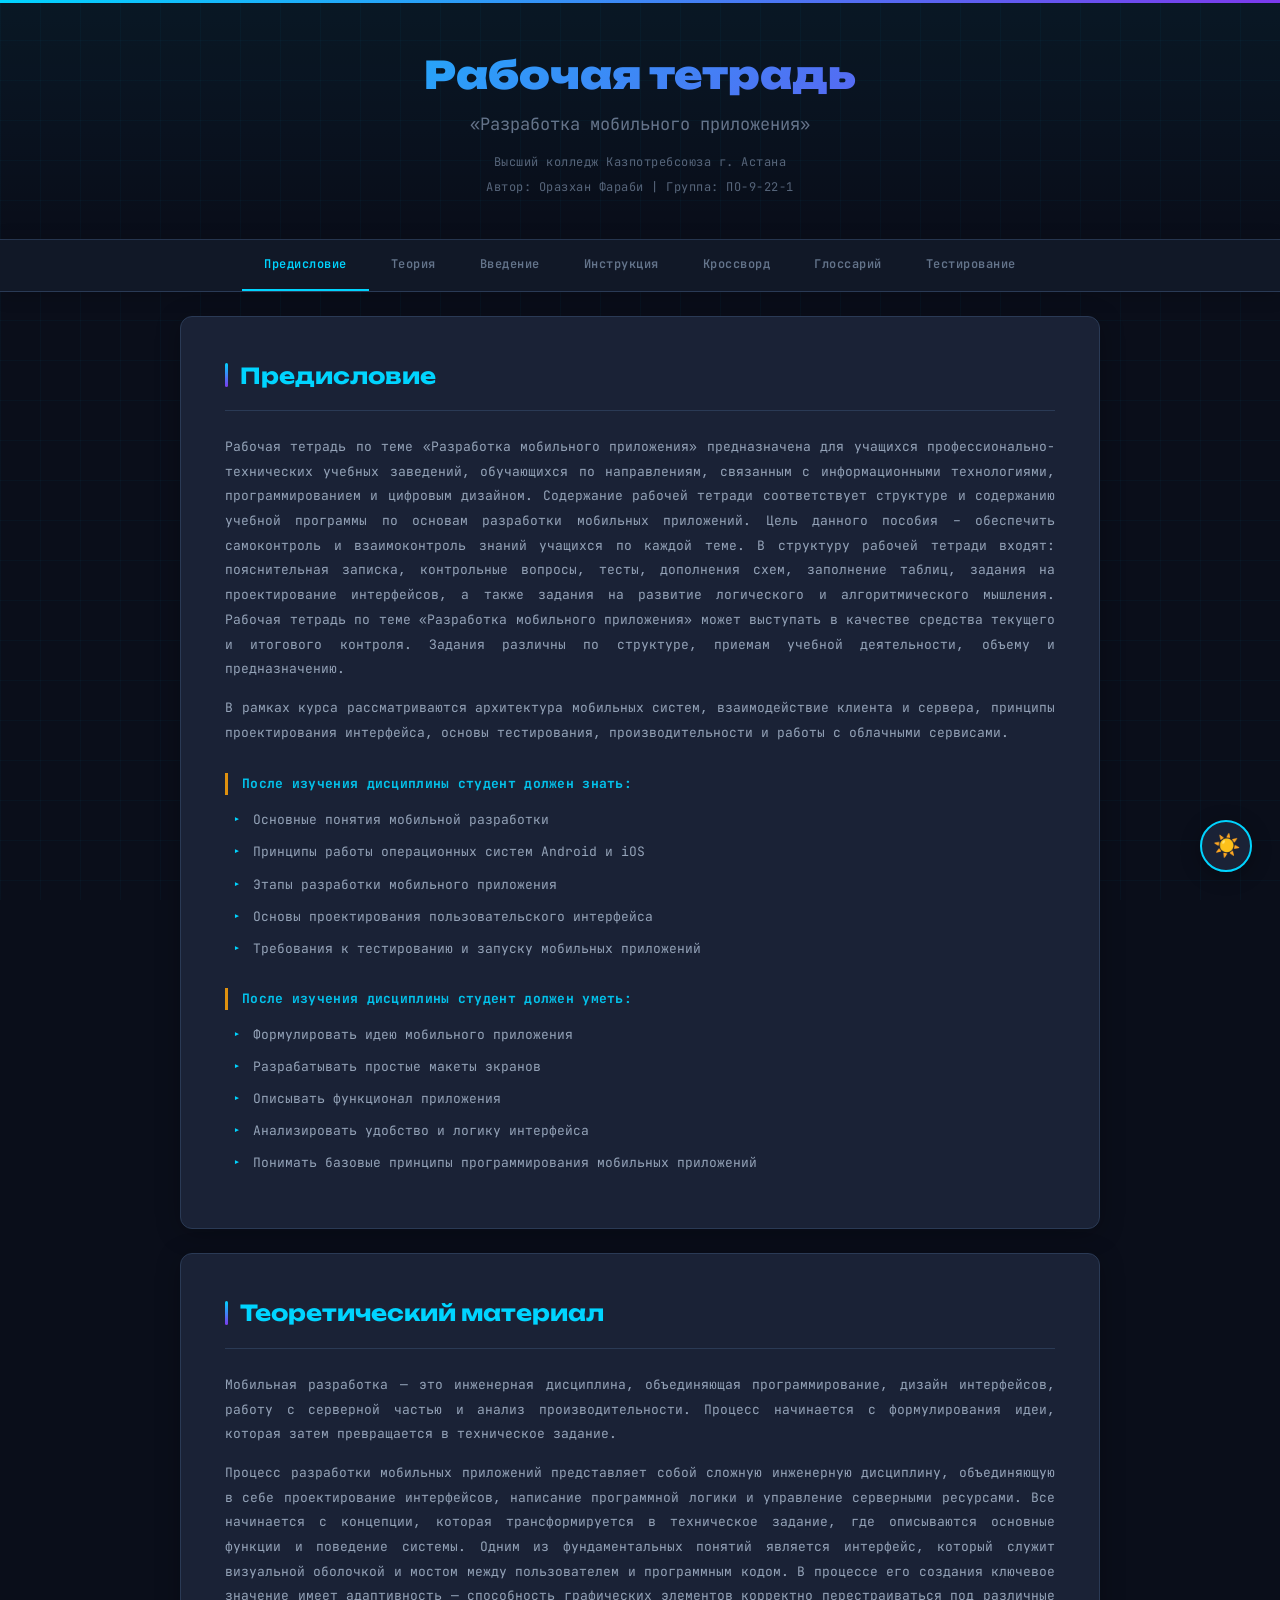
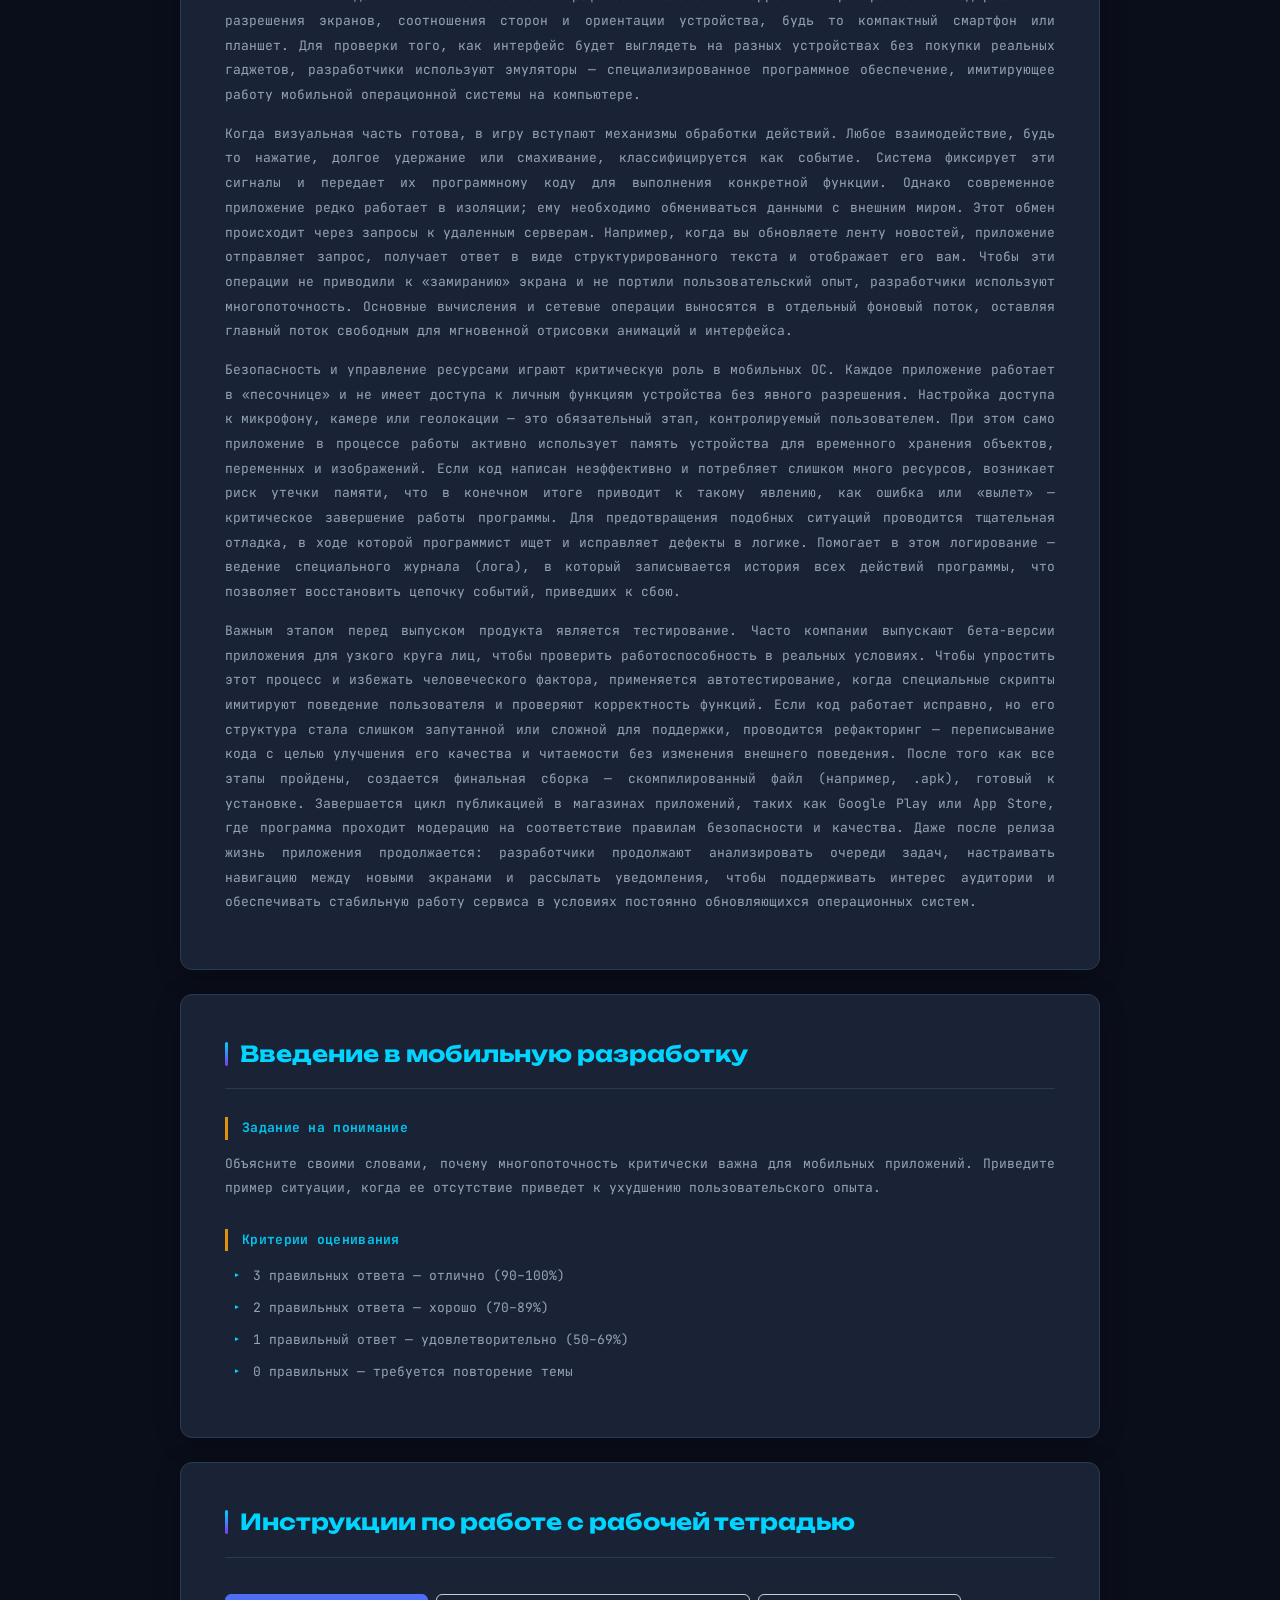
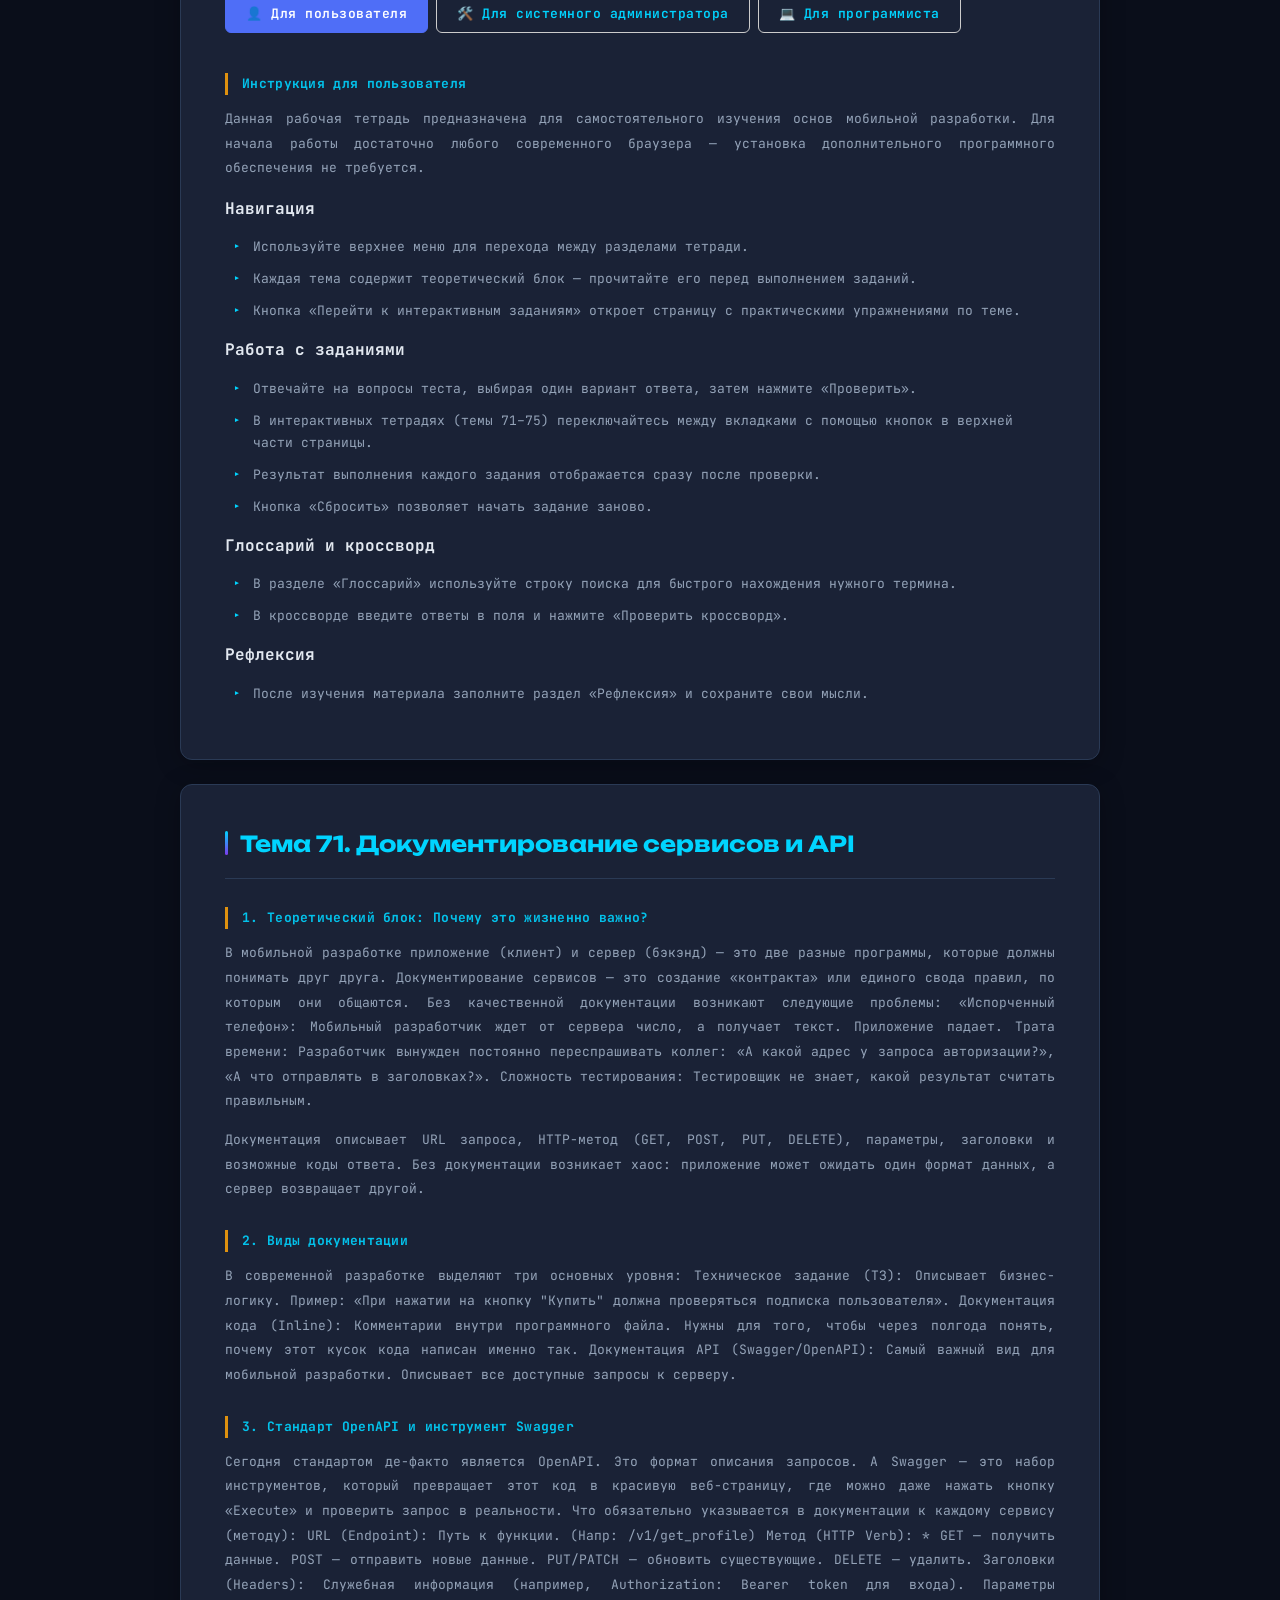
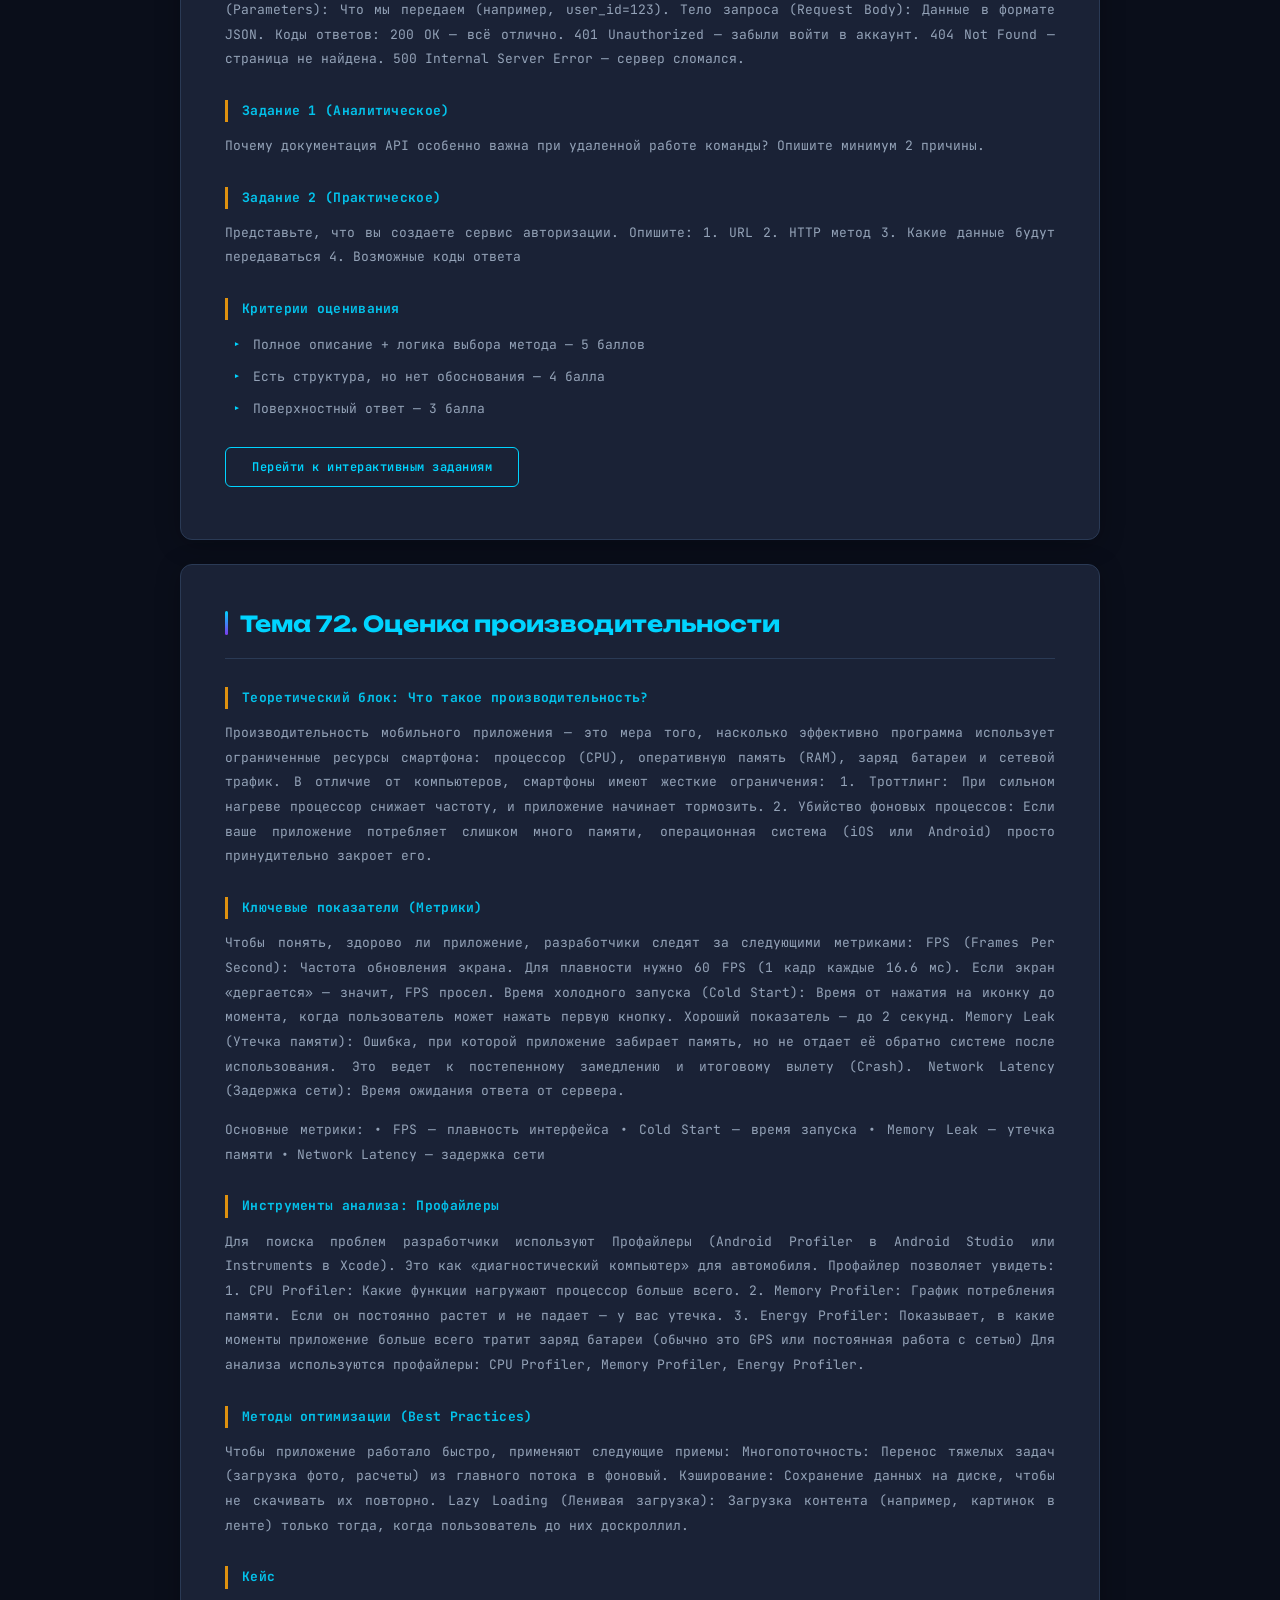
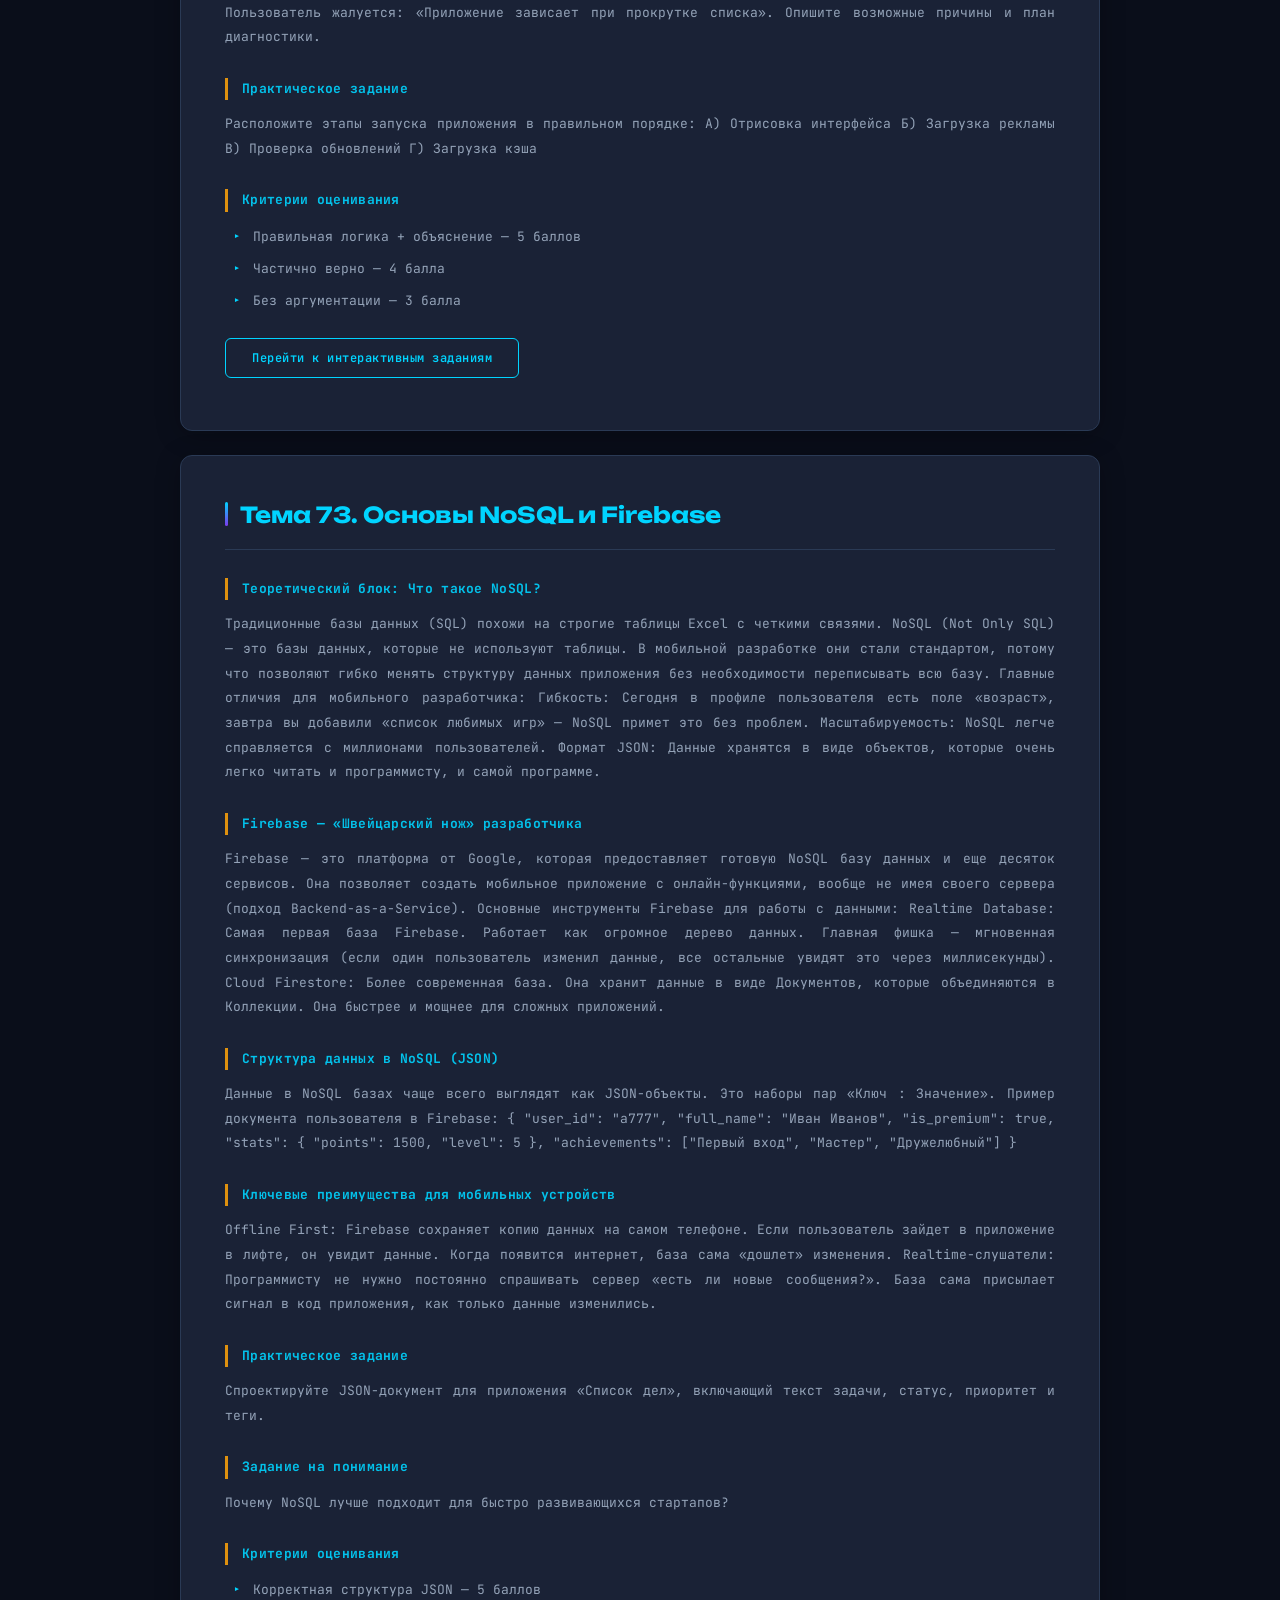
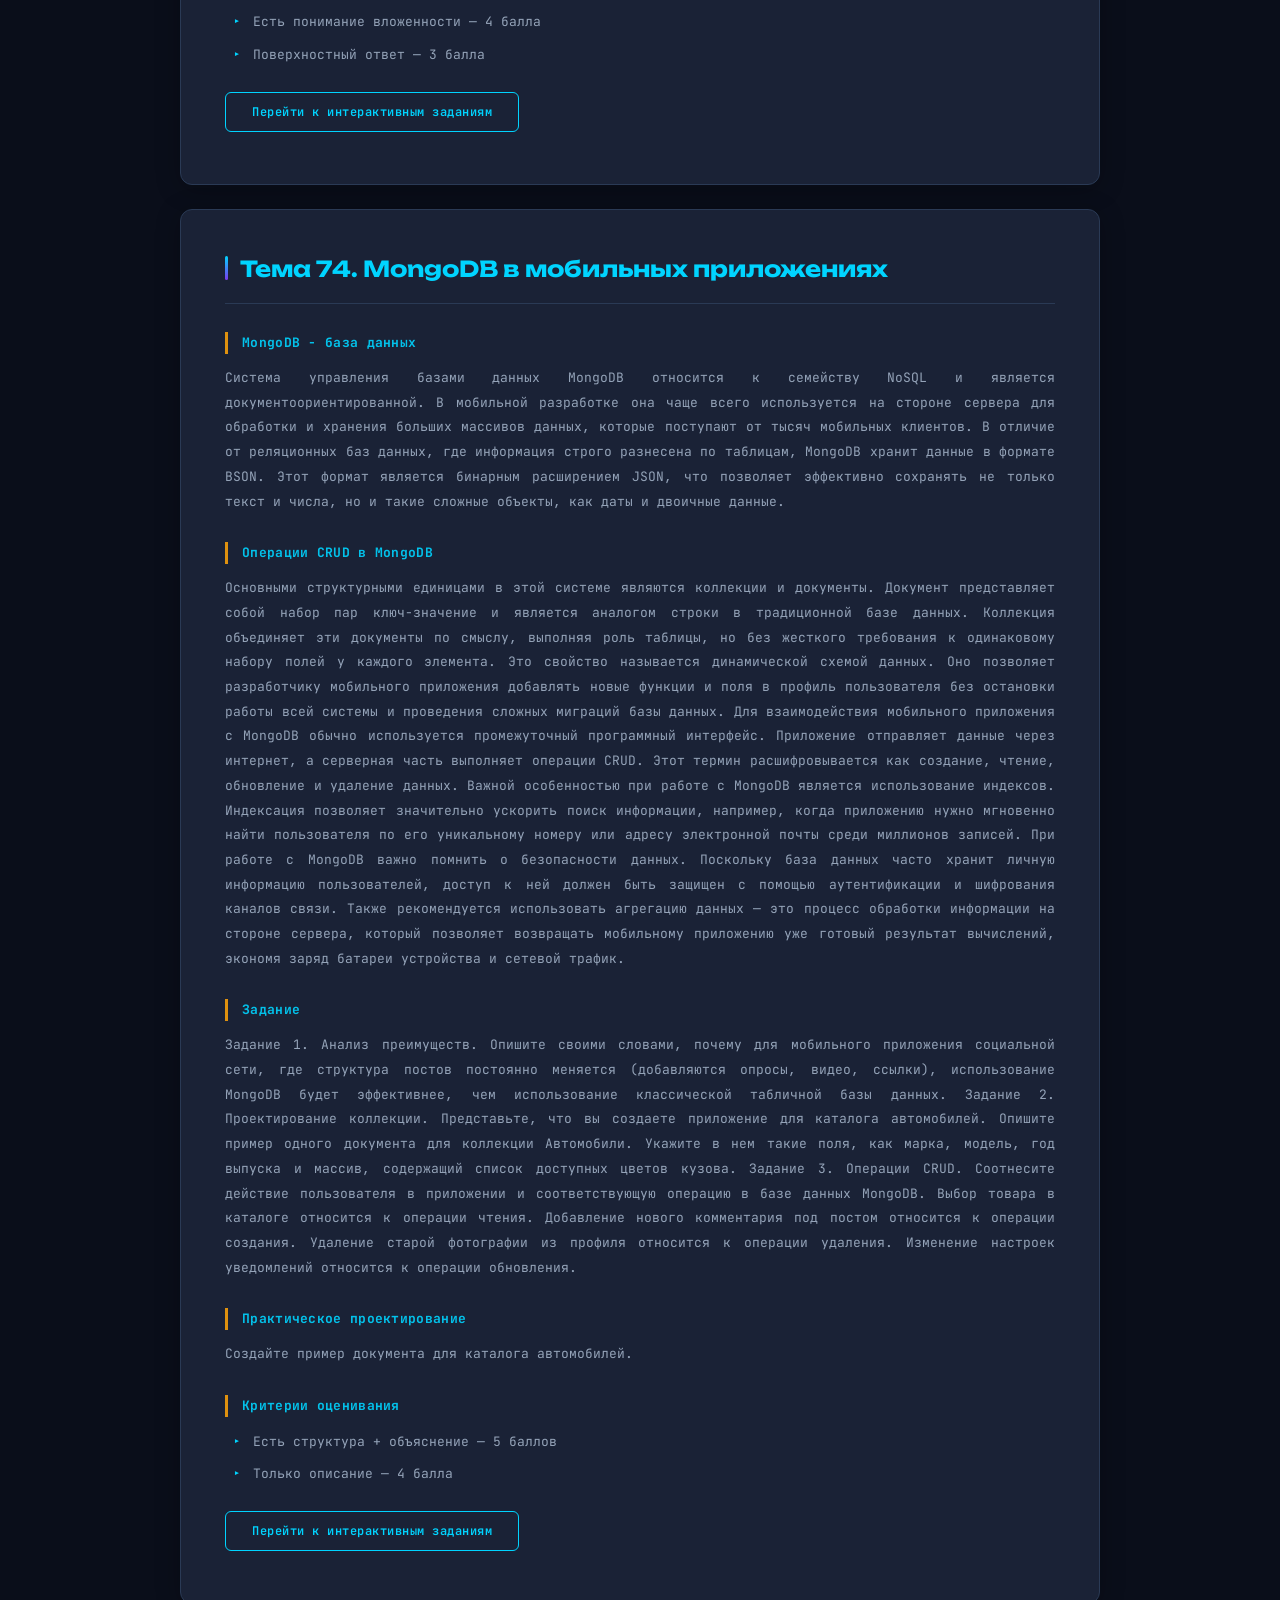
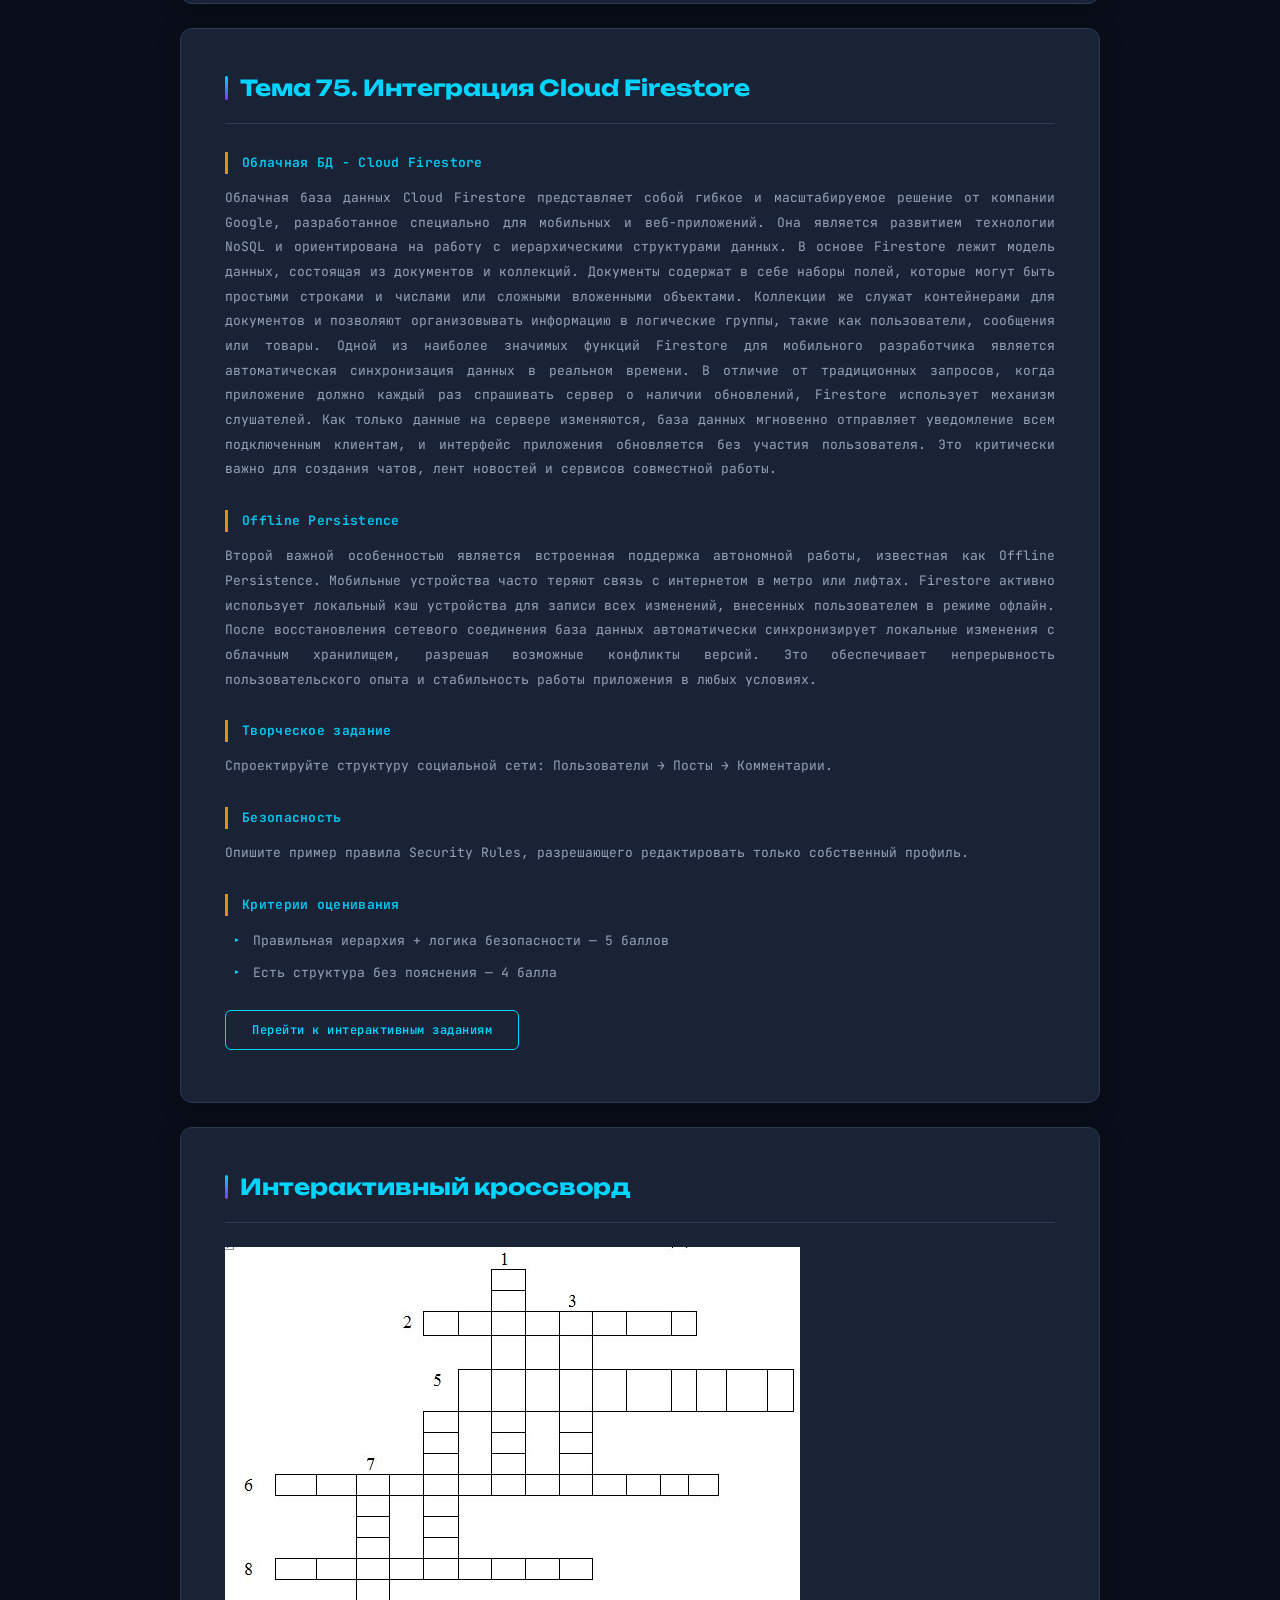
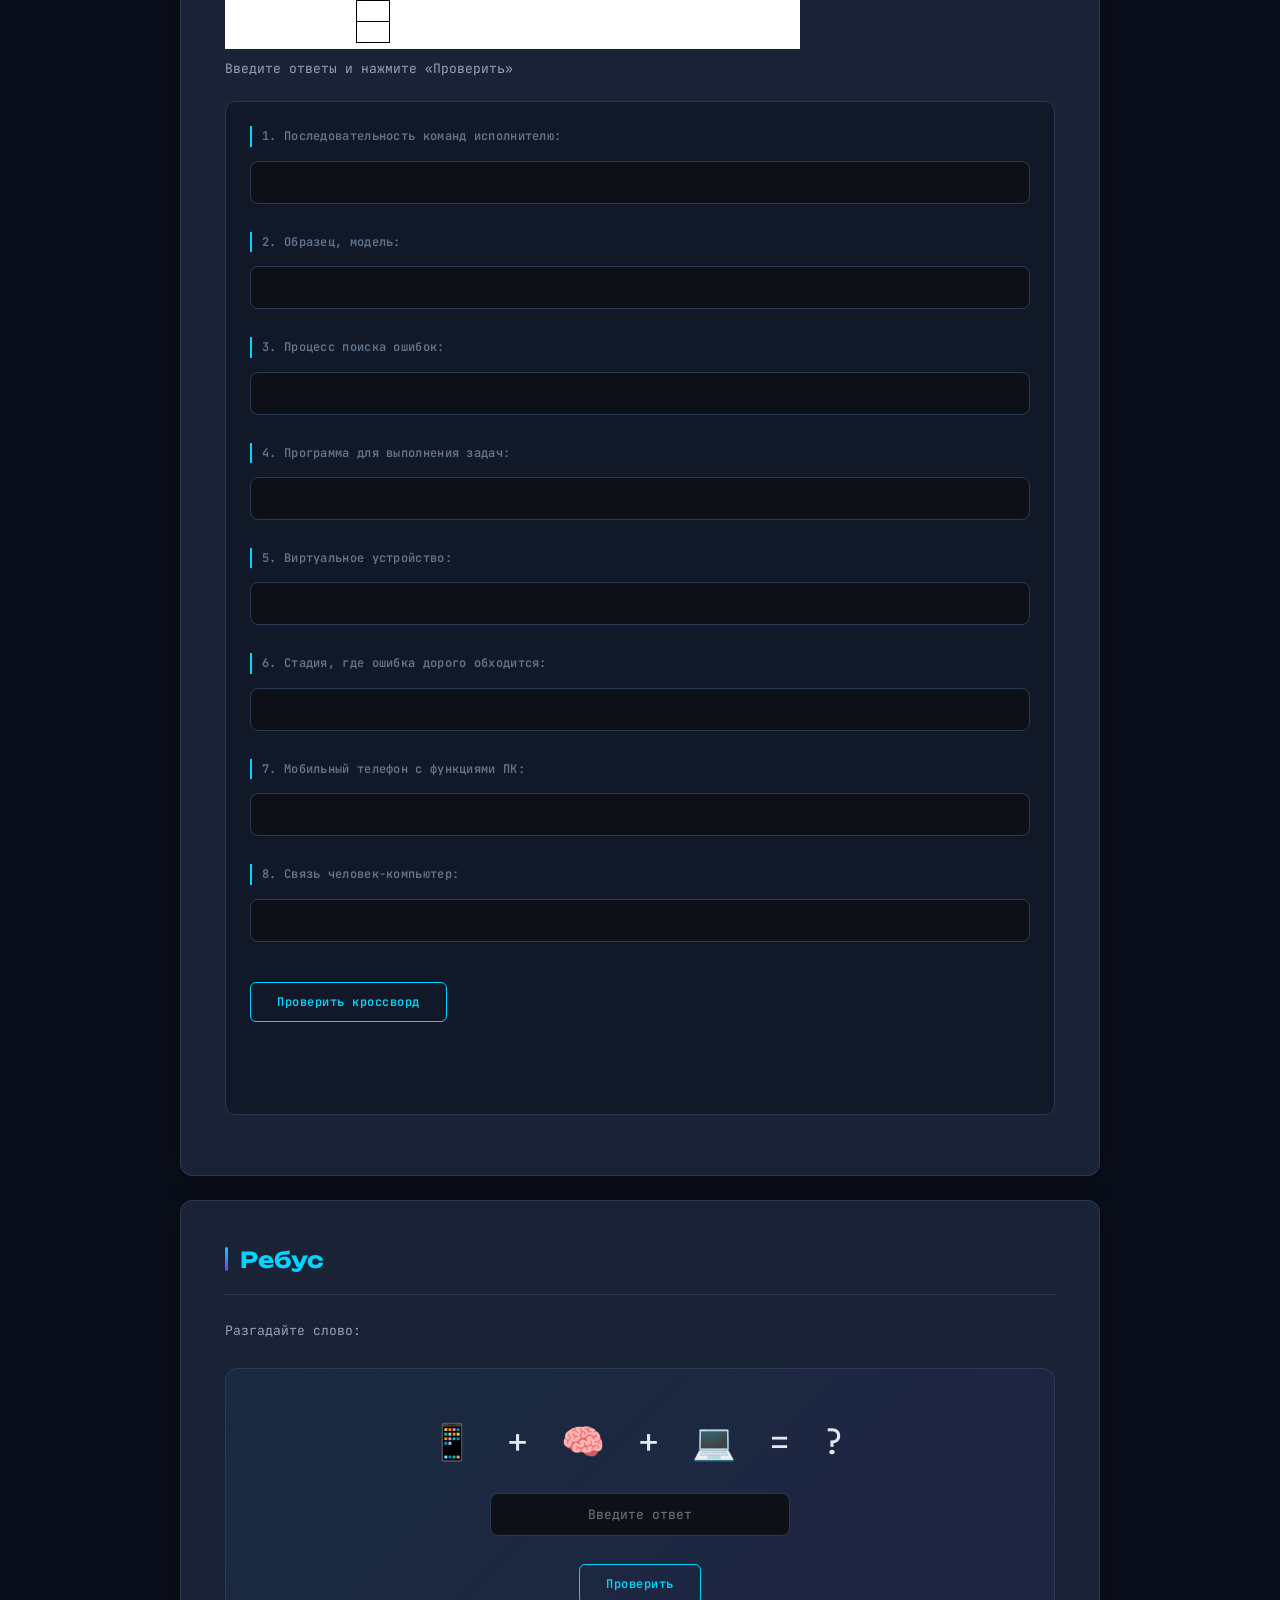
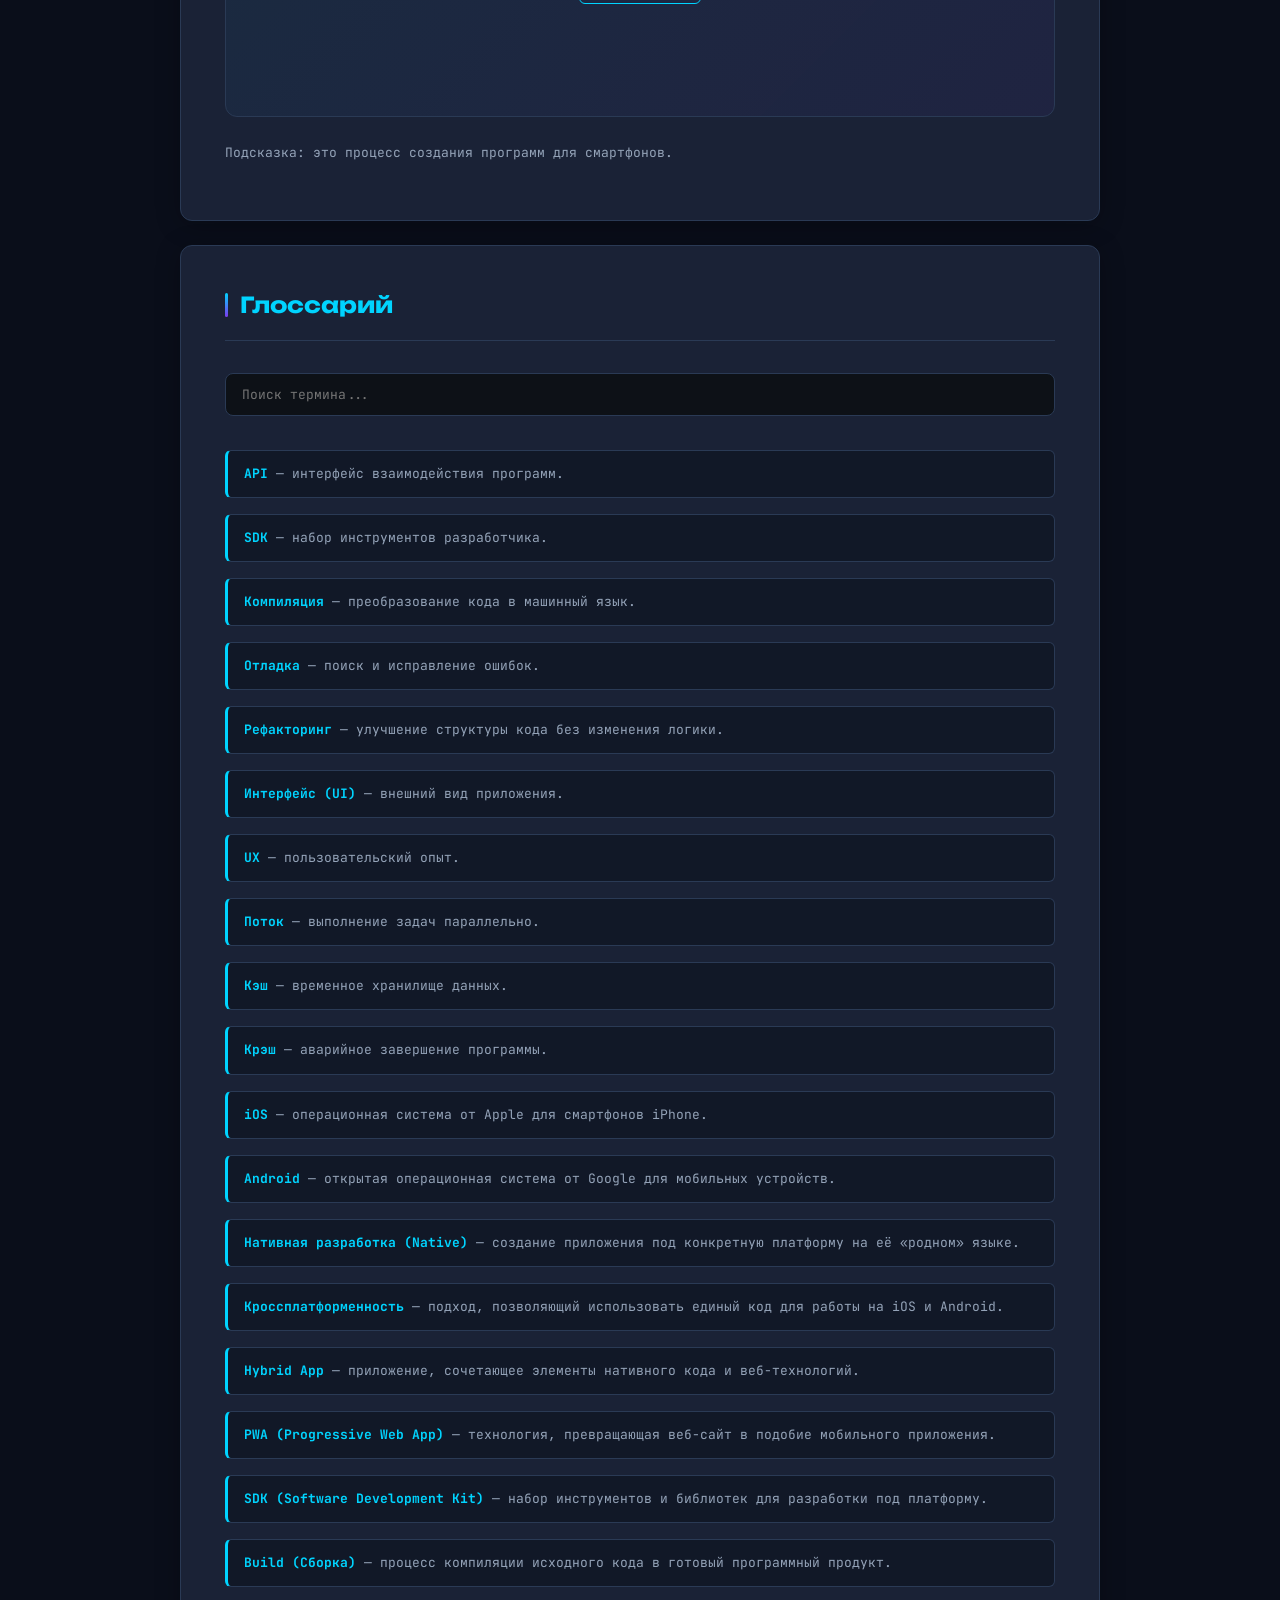
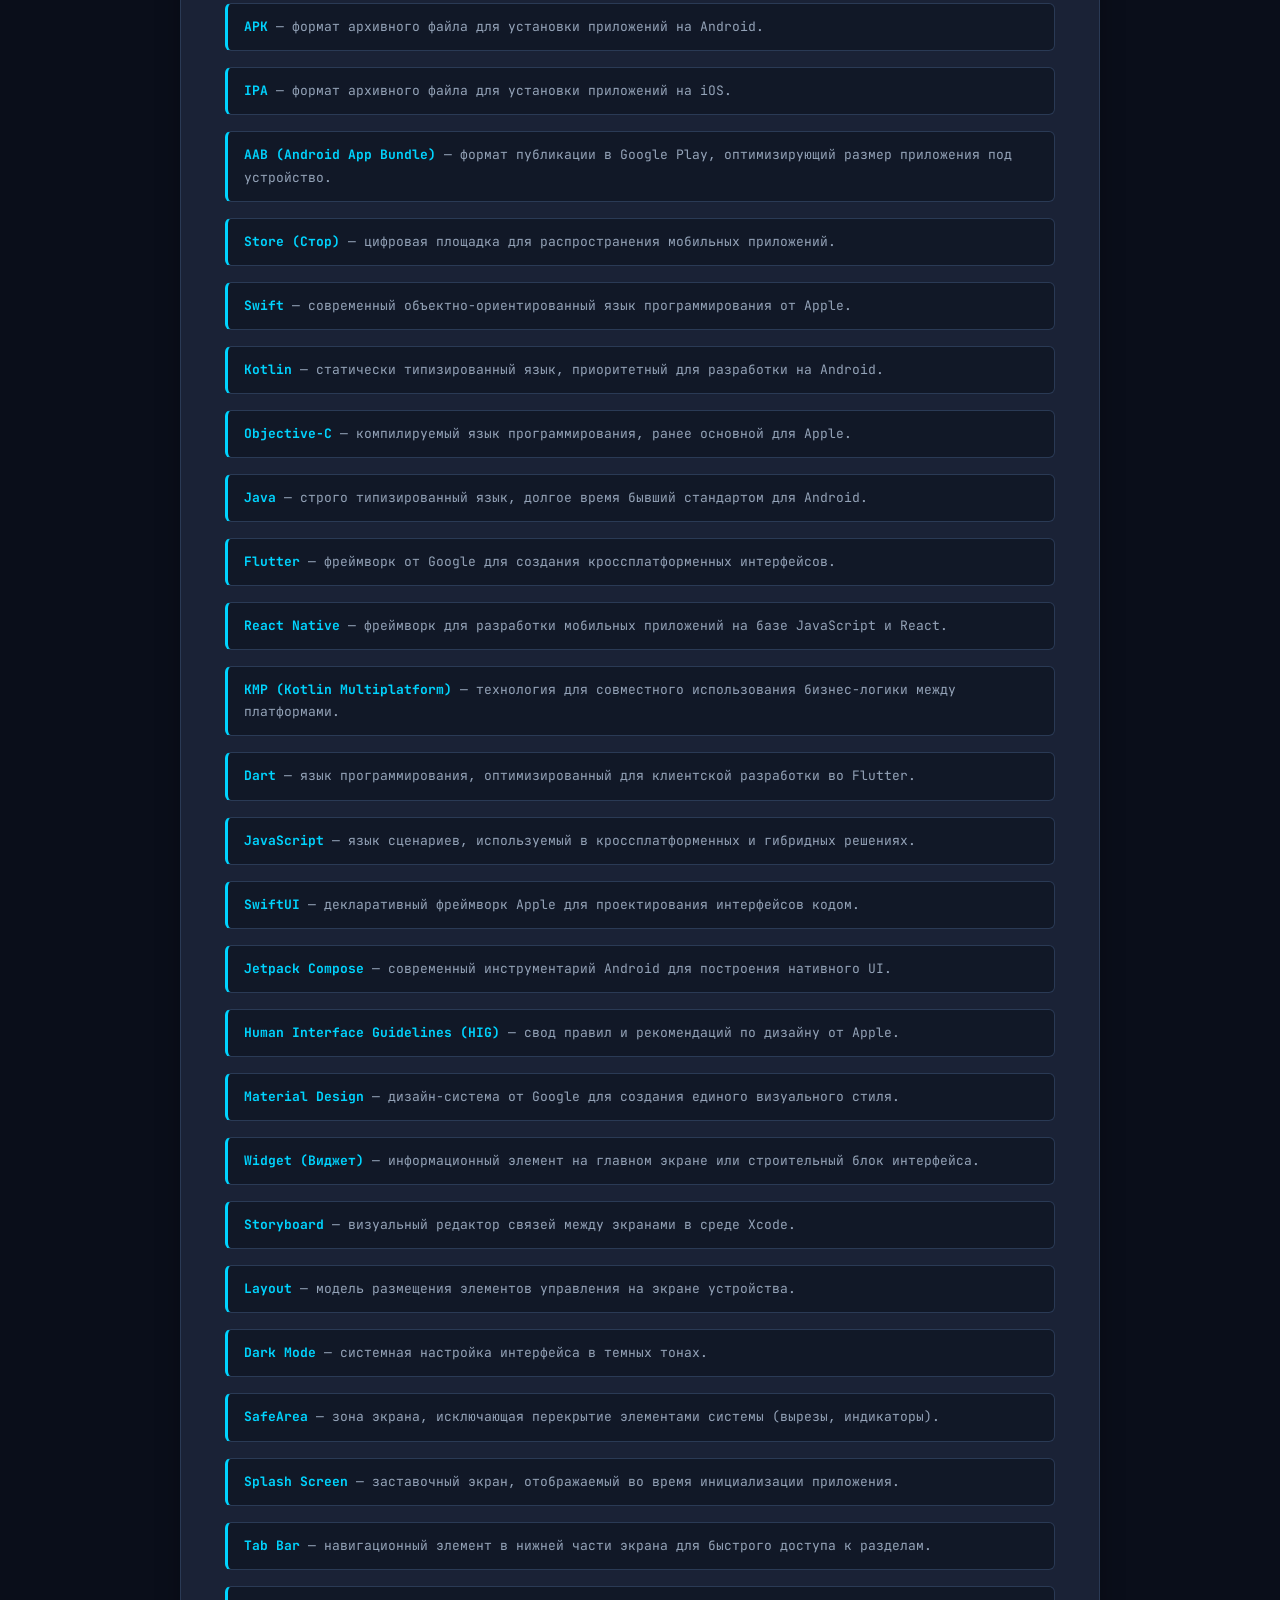
==== commit b7788e23: "04.03 adding new term instructions" ====
--- a/index.html
+++ b/index.html
@@ -18,9 +18,12 @@
     <a href="#predislovie">Предисловие</a>
     <a href="#theory">Теория</a>
     <a href="#vvedenie">Введение</a>
-    <a href="#rebus">Ребус</a>
+    <a href="#instruction">Инструкция</a>
+    <a href="#crossword">Кроссворд</a>
     <a href="#glossary">Глоссарий</a>
     <a href="#quizForm">Тестирование</a>
+    
+
 
 </nav>
 
@@ -104,6 +107,131 @@
         <li>1 правильный ответ — удовлетворительно (50–69%)</li>
         <li>0 правильных — требуется повторение темы</li>
     </ul>
+</section>
+
+<section id="instruction">
+    <h2>Инструкции по работе с рабочей тетрадью</h2>
+
+    <!-- ВКЛАДКИ -->
+    <div class="instr-tabs">
+        <button class="instr-tab active" onclick="showInstr('user', this)">👤 Для пользователя</button>
+        <button class="instr-tab" onclick="showInstr('admin', this)">🛠️ Для системного администратора</button>
+        <button class="instr-tab" onclick="showInstr('dev', this)">💻 Для программиста</button>
+    </div>
+
+    <!-- ПОЛЬЗОВАТЕЛЬ -->
+    <div class="instr-panel active" id="instr-user">
+        <h3>Инструкция для пользователя</h3>
+        <p>Данная рабочая тетрадь предназначена для самостоятельного изучения основ мобильной разработки. Для начала работы достаточно любого современного браузера — установка дополнительного программного обеспечения не требуется.</p>
+
+        <h4>Навигация</h4>
+        <ul>
+            <li>Используйте верхнее меню для перехода между разделами тетради.</li>
+            <li>Каждая тема содержит теоретический блок — прочитайте его перед выполнением заданий.</li>
+            <li>Кнопка «Перейти к интерактивным заданиям» откроет страницу с практическими упражнениями по теме.</li>
+        </ul>
+
+        <h4>Работа с заданиями</h4>
+        <ul>
+            <li>Отвечайте на вопросы теста, выбирая один вариант ответа, затем нажмите «Проверить».</li>
+            <li>В интерактивных тетрадях (темы 71–75) переключайтесь между вкладками с помощью кнопок в верхней части страницы.</li>
+            <li>Результат выполнения каждого задания отображается сразу после проверки.</li>
+            <li>Кнопка «Сбросить» позволяет начать задание заново.</li>
+        </ul>
+
+        <h4>Глоссарий и кроссворд</h4>
+        <ul>
+            <li>В разделе «Глоссарий» используйте строку поиска для быстрого нахождения нужного термина.</li>
+            <li>В кроссворде введите ответы в поля и нажмите «Проверить кроссворд».</li>
+        </ul>
+
+        <h4>Рефлексия</h4>
+        <ul>
+            <li>После изучения материала заполните раздел «Рефлексия» и сохраните свои мысли.</li>
+        </ul>
+    </div>
+
+    <!-- СИСТЕМНЫЙ АДМИНИСТРАТОР -->
+    <div class="instr-panel" id="instr-admin">
+        <h3>Инструкция для системного администратора</h3>
+        <p>Данный раздел описывает требования к окружению и порядок развёртывания рабочей тетради на учебном сервере или локальной машине.</p>
+
+        <h4>Системные требования</h4>
+        <ul>
+            <li>Любой современный веб-сервер (Apache, Nginx) или режим локального открытия через браузер.</li>
+            <li>Браузер: Google Chrome 110+, Mozilla Firefox 110+, Microsoft Edge 110+ или Safari 16+.</li>
+            <li>Подключение к интернету — требуется для загрузки шрифтов Google Fonts.</li>
+            <li>JavaScript должен быть включён в браузере.</li>
+        </ul>
+
+        <h4>Структура файлов</h4>
+        <ul>
+            <li><b>index.html</b> — главная страница рабочей тетради.</li>
+            <li><b>main.css</b> — файл стилей, определяющий оформление всех страниц.</li>
+            <li><b>main.js</b> — скрипт с логикой кроссворда, теста, глоссария и рефлексии.</li>
+            <li><b>tema/</b> — папка с интерактивными страницами по темам 71–75.</li>
+            <li><b>crossword.JPG</b> — изображение кроссворда.</li>
+        </ul>
+
+        <h4>Развёртывание</h4>
+        <ul>
+            <li>Скопируйте все файлы проекта в корневую директорию веб-сервера или в выбранную папку.</li>
+            <li>Убедитесь, что относительные пути к файлам сохранены (папка <b>tema/</b> должна находиться рядом с <b>index.html</b>).</li>
+            <li>Для локального открытия без сервера достаточно открыть <b>index.html</b> в браузере двойным нажатием.</li>
+            <li>Для работы в локальной сети разместите файлы на сервере и передайте учащимся IP-адрес или доменное имя.</li>
+        </ul>
+
+        <h4>Возможные проблемы</h4>
+        <ul>
+            <li><b>Не загружаются шрифты</b> — проверьте наличие интернет-соединения; шрифты подключаются с Google Fonts.</li>
+            <li><b>Не работает JavaScript</b> — проверьте настройки браузера, убедитесь что скрипты не заблокированы.</li>
+            <li><b>Не открываются темы 71–75</b> — проверьте наличие папки <b>tema/</b> и файлов внутри неё.</li>
+        </ul>
+    </div>
+
+    <!-- ПРОГРАММИСТ -->
+    <div class="instr-panel" id="instr-dev">
+        <h3>Инструкция для программиста</h3>
+        <p>Данный раздел содержит техническое описание проекта для разработчиков, которые будут поддерживать или расширять функциональность рабочей тетради.</p>
+
+        <h4>Технологический стек</h4>
+        <ul>
+            <li>Чистый HTML5, CSS3, Vanilla JavaScript — без фреймворков и сборщиков.</li>
+            <li>Шрифты: Google Fonts (JetBrains Mono, Unbounded).</li>
+            <li>Никаких внешних зависимостей и npm-пакетов — проект открывается напрямую в браузере.</li>
+        </ul>
+
+        <h4>Архитектура проекта</h4>
+        <ul>
+            <li><b>index.html</b> — структура главной страницы, все секции в одном файле.</li>
+            <li><b>main.css</b> — глобальные стили; CSS-переменные для тем оформления.</li>
+            <li><b>main.js</b> — функции: <code>checkQuiz()</code>, <code>checkCrossword()</code>, <code>filterGlossary()</code>, <code>saveReflection()</code>.</li>
+            <li><b>tema/tema2.html … tema5.html</b> — самостоятельные страницы с интерактивными заданиями; каждая содержит встроенные CSS и JS.</li>
+        </ul>
+
+        <h4>Добавление новой темы</h4>
+        <ul>
+            <li>Создайте файл <code>tema/temaN.html</code> по образцу существующих файлов.</li>
+            <li>Добавьте в <b>index.html</b> новый блок <code>&lt;section id="temaN"&gt;</code> с теорией и заданиями.</li>
+            <li>Добавьте ссылку в <code>&lt;nav&gt;</code> при необходимости.</li>
+            <li>Кнопку «Перейти к интерактивным заданиям» оберните в тег <code>&lt;a href="tema/temaN.html"&gt;</code>.</li>
+        </ul>
+
+        <h4>Расширение интерактивных заданий</h4>
+        <ul>
+            <li>Данные квиза хранятся в массиве <code>Q1data</code> — добавляйте объекты в том же формате: <code>{ q, opts, ans, exp }</code>.</li>
+            <li>Данные мультивыбора — в массиве <code>M5data</code>, формат: <code>{ q, opts: [{ t, ok }] }</code>.</li>
+            <li>Правильный порядок сортировки задаётся массивом <code>sortOrder2</code>.</li>
+            <li>Правильные ответы для вставки кода — в объекте <code>fillAns3</code>.</li>
+        </ul>
+
+        <h4>Стилизация</h4>
+        <ul>
+            <li>Цветовые переменные объявлены в <code>:root</code> в начале каждого файла — меняйте их для смены темы оформления.</li>
+            <li>Светлая тема активируется добавлением класса <code>light</code> на тег <code>&lt;body&gt;</code>.</li>
+        </ul>
+    </div>
+
 </section>
 <section id="tema71">
     <h2>Тема 71. Документирование сервисов и API</h2>
--- a/main.css
+++ b/main.css
@@ -580,4 +580,38 @@
    }
    
    .hidden  { display: none !important; }
-   .visible { display: block; }+   .visible { display: block; }
+
+   /* ===== ИНСТРУКЦИИ ===== */
+.instr-tabs {
+  display: flex;
+  gap: 8px;
+  flex-wrap: wrap;
+  margin-bottom: 24px;
+}
+.instr-tab {
+  background: transparent;
+  border: 1px solid #ccc;
+  border-radius: 6px;
+  padding: 10px 20px;
+  cursor: pointer;
+  font-size: 13px;
+  transition: all 0.2s;
+}
+.instr-tab:hover { border-color: #4f6ef7; color: #4f6ef7; }
+.instr-tab.active { background: #4f6ef7; color: #fff; border-color: #4f6ef7; }
+
+.instr-panel { display: none; }
+.instr-panel.active { display: block; animation: fadeInUp 0.3s ease; }
+
+@keyframes fadeInUp {
+  from { opacity: 0; transform: translateY(8px); }
+  to   { opacity: 1; transform: translateY(0); }
+}
+
+#instructions h4 {
+  font-size: 14px;
+  font-weight: 700;
+  margin: 20px 0 8px;
+  color: #4f6ef7;
+}
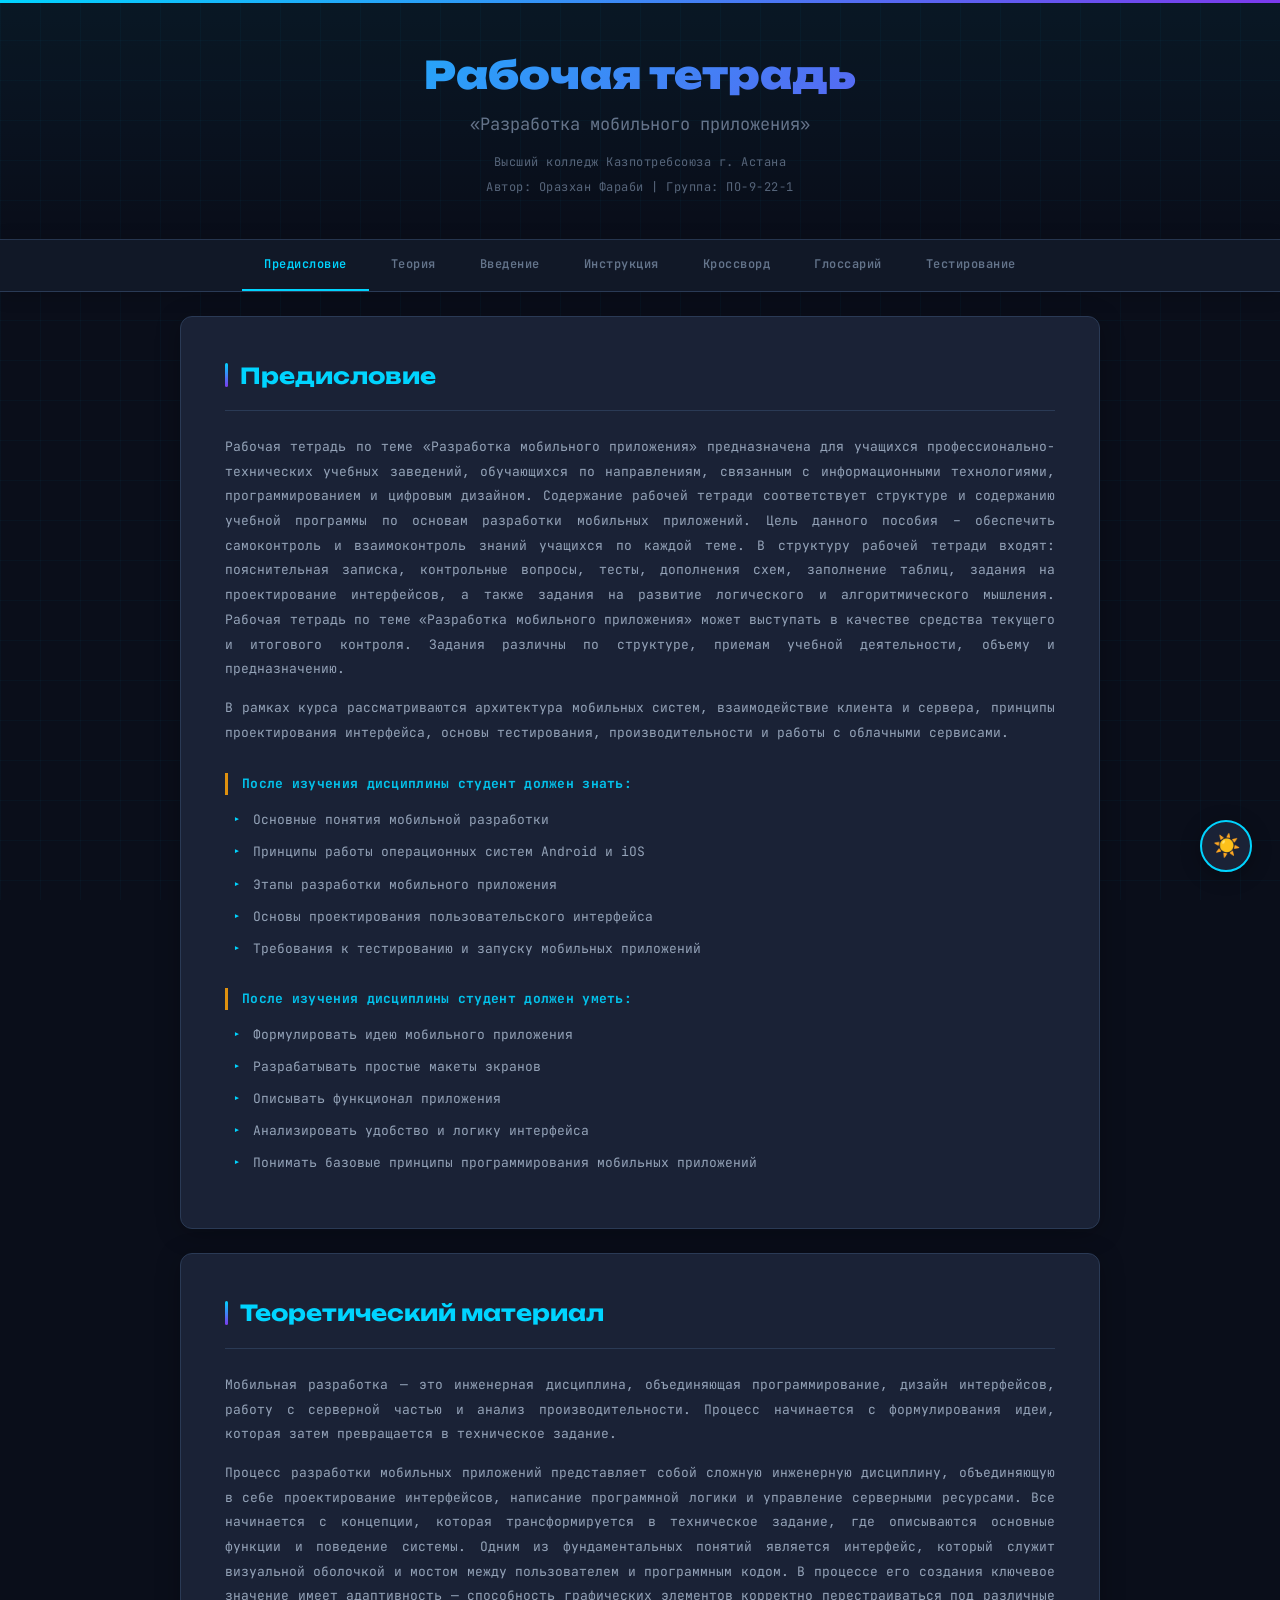
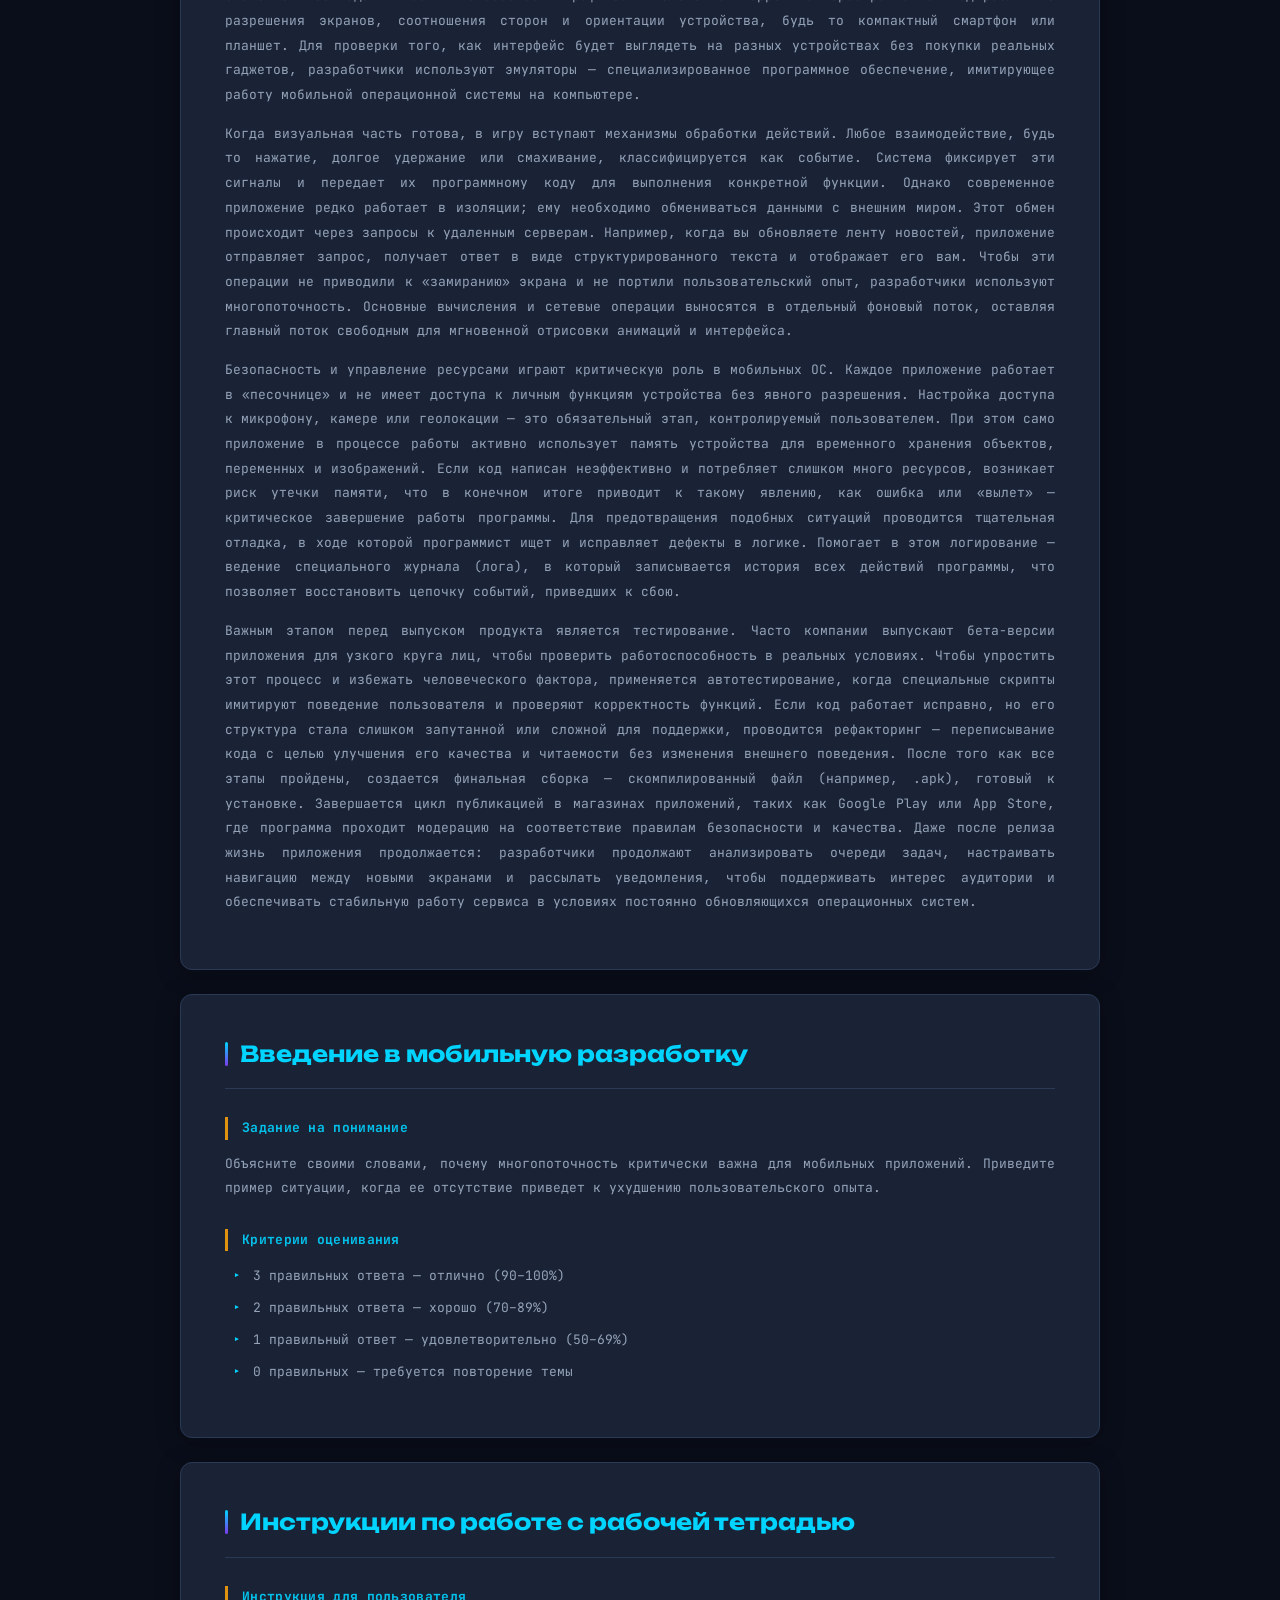
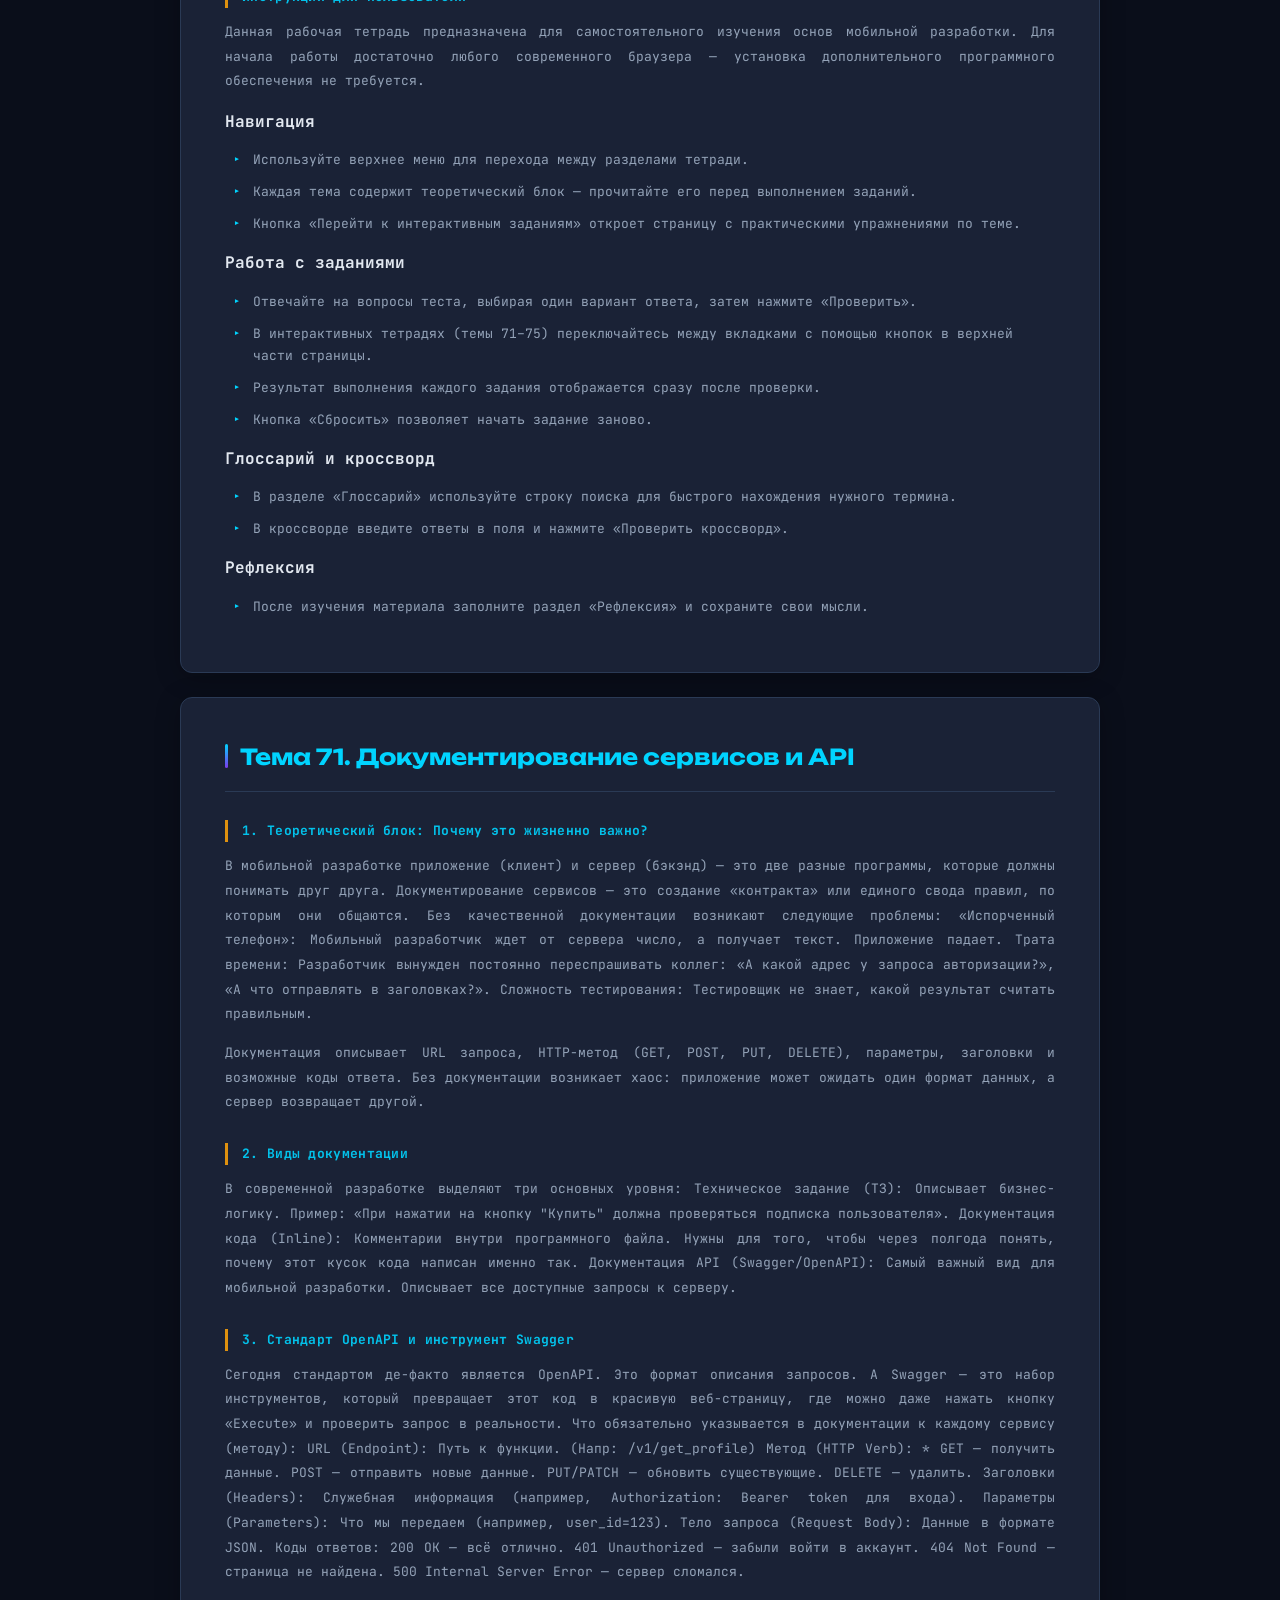
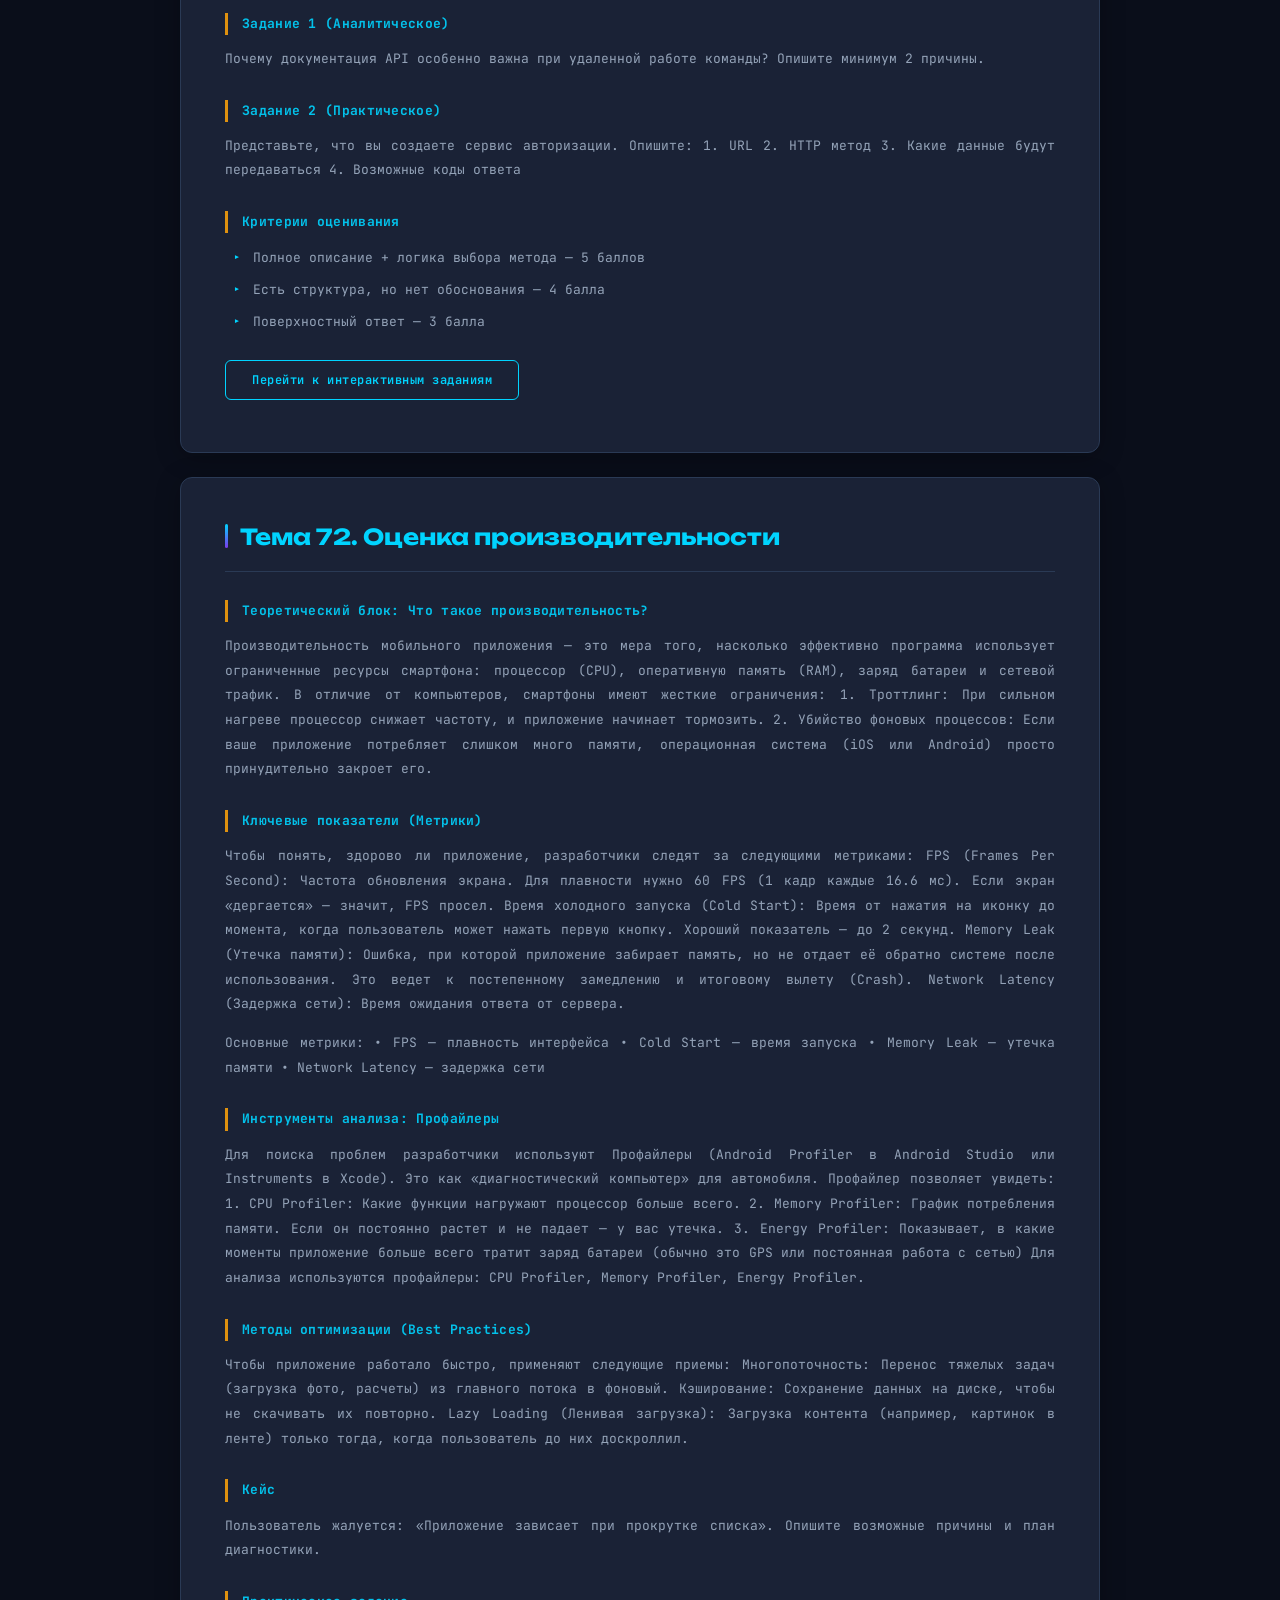
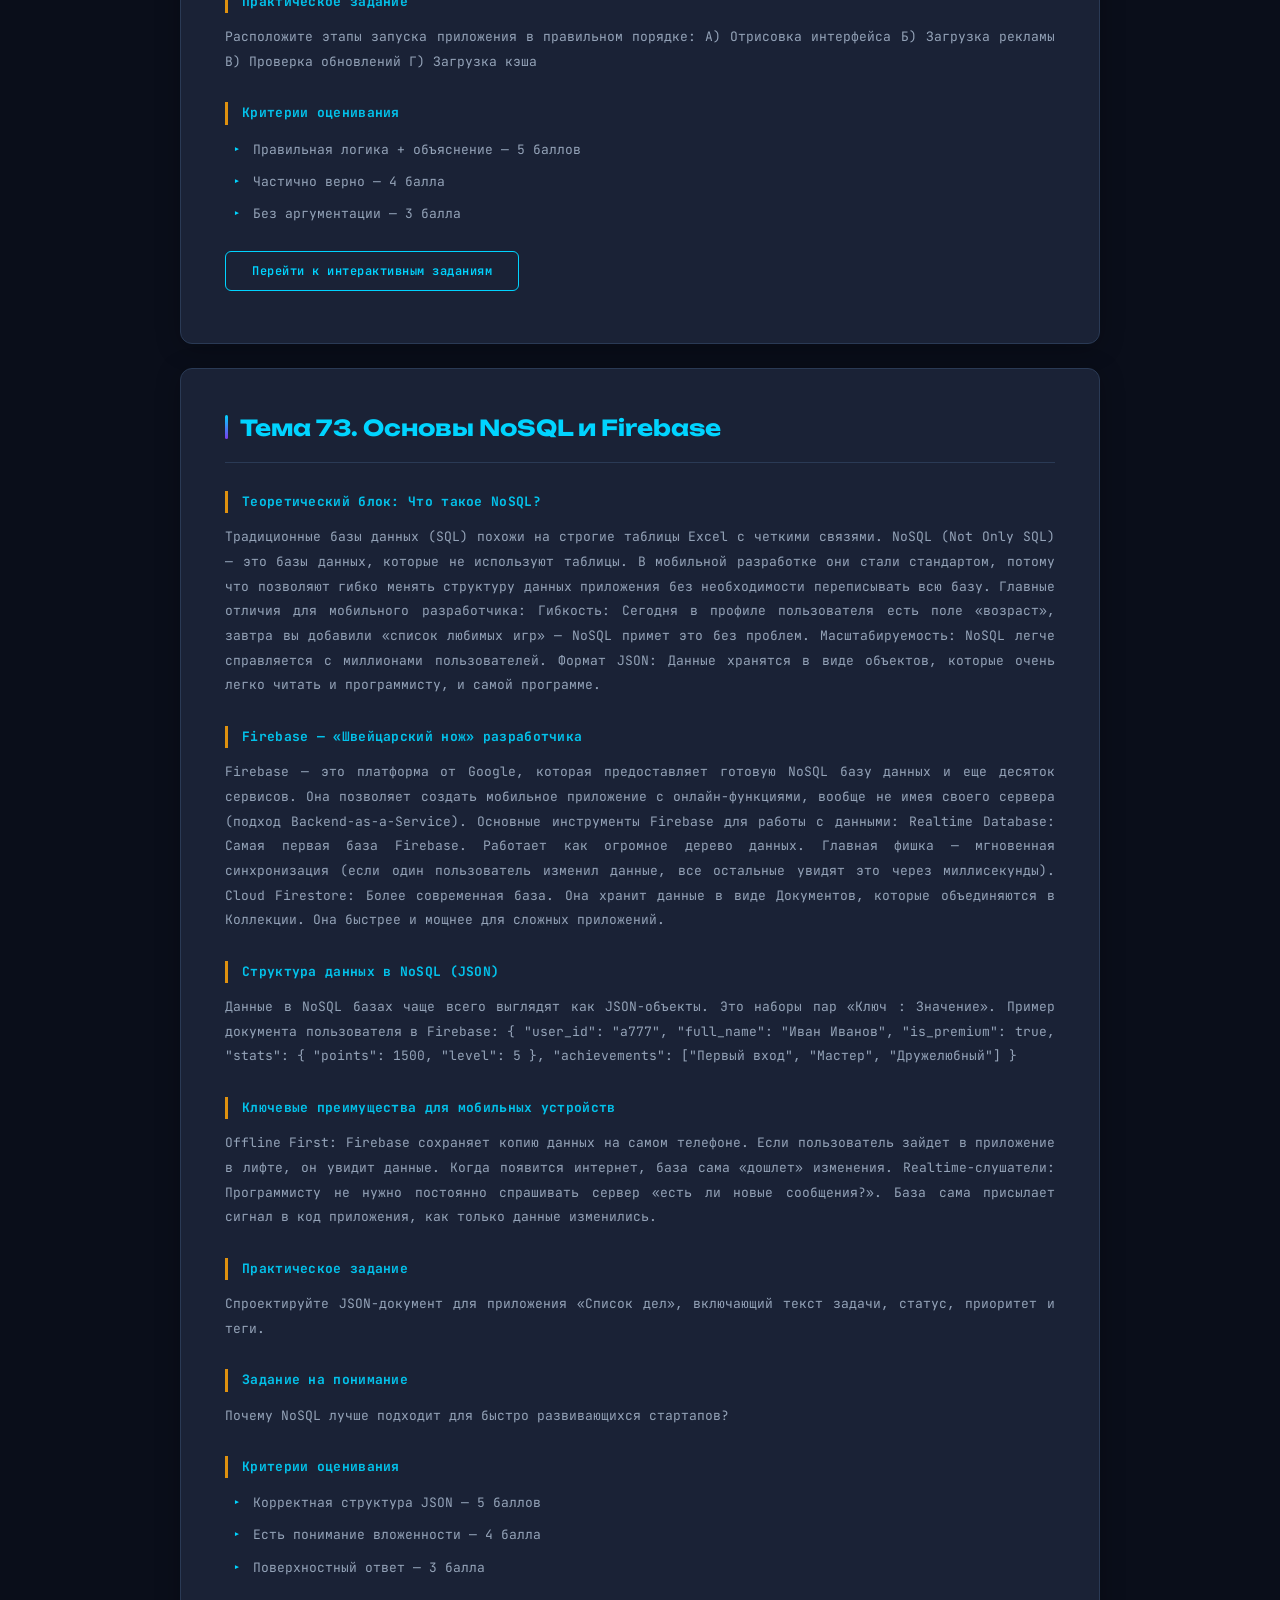
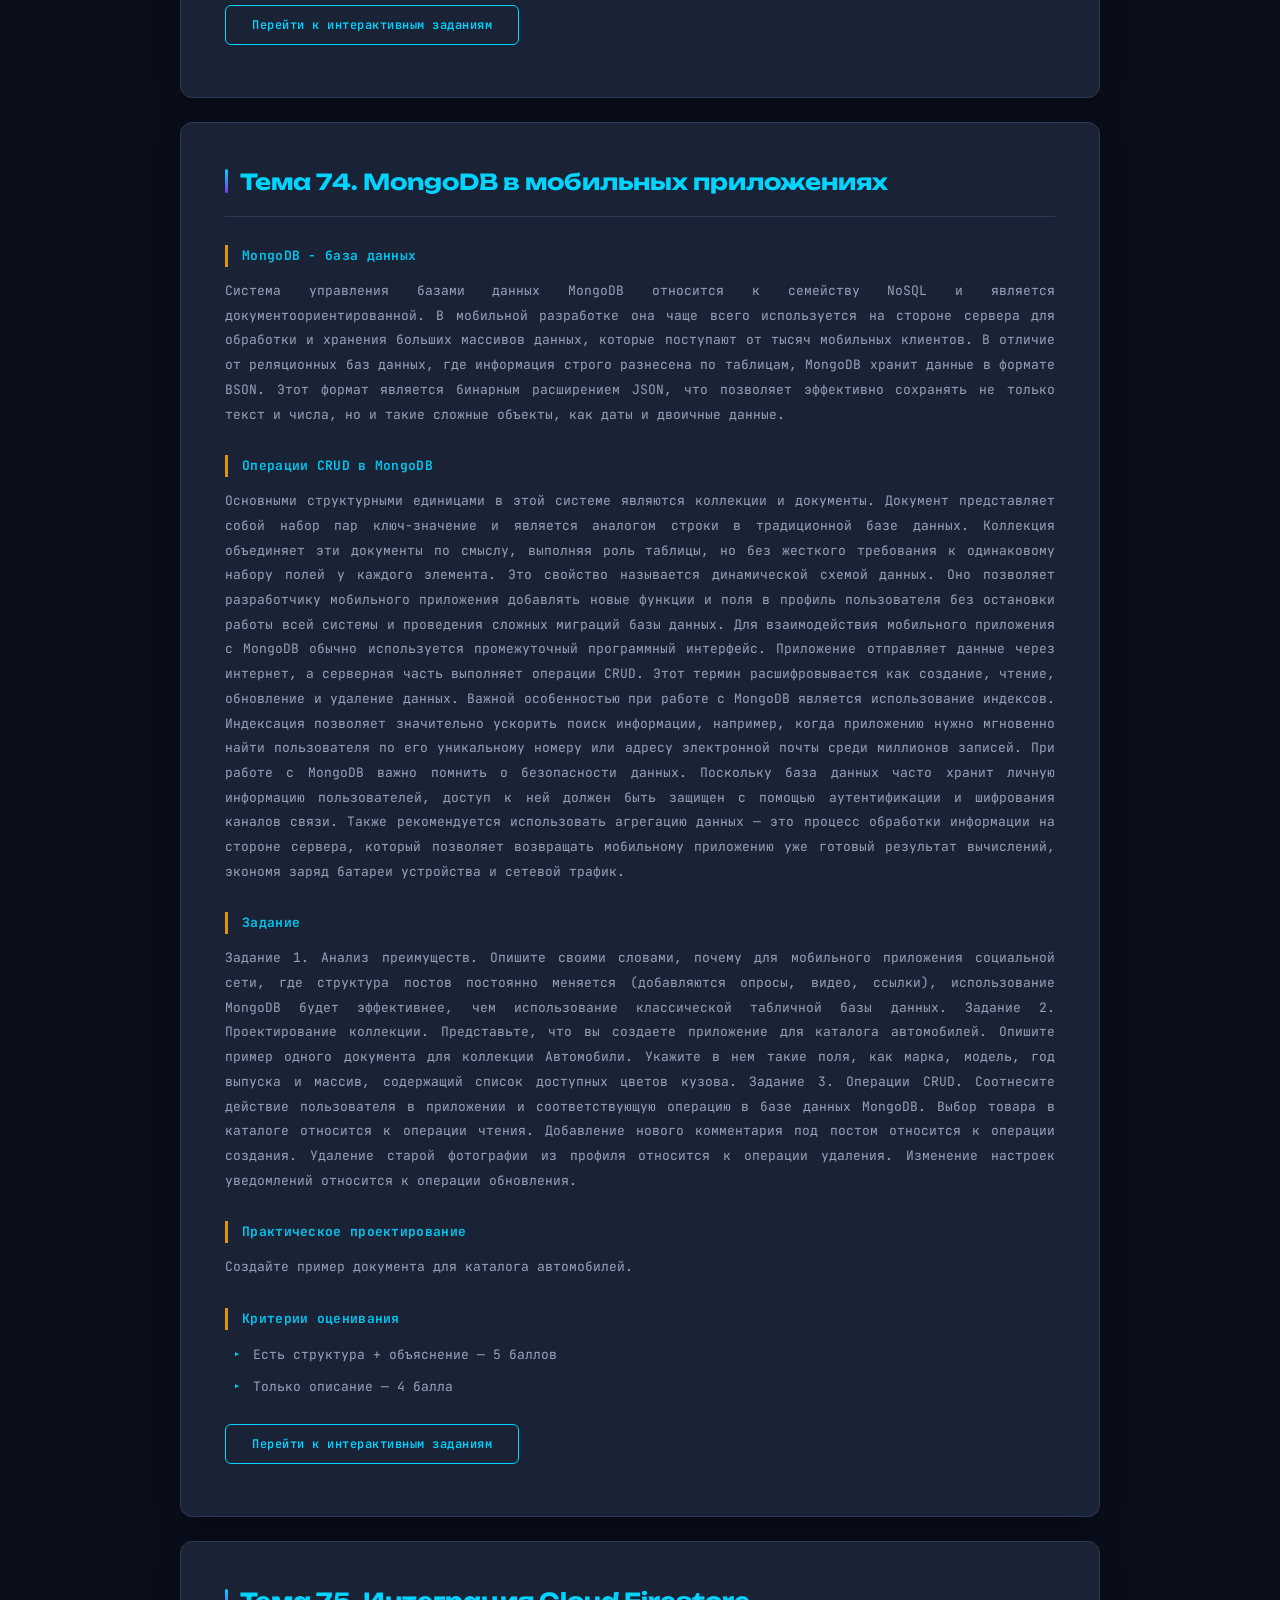
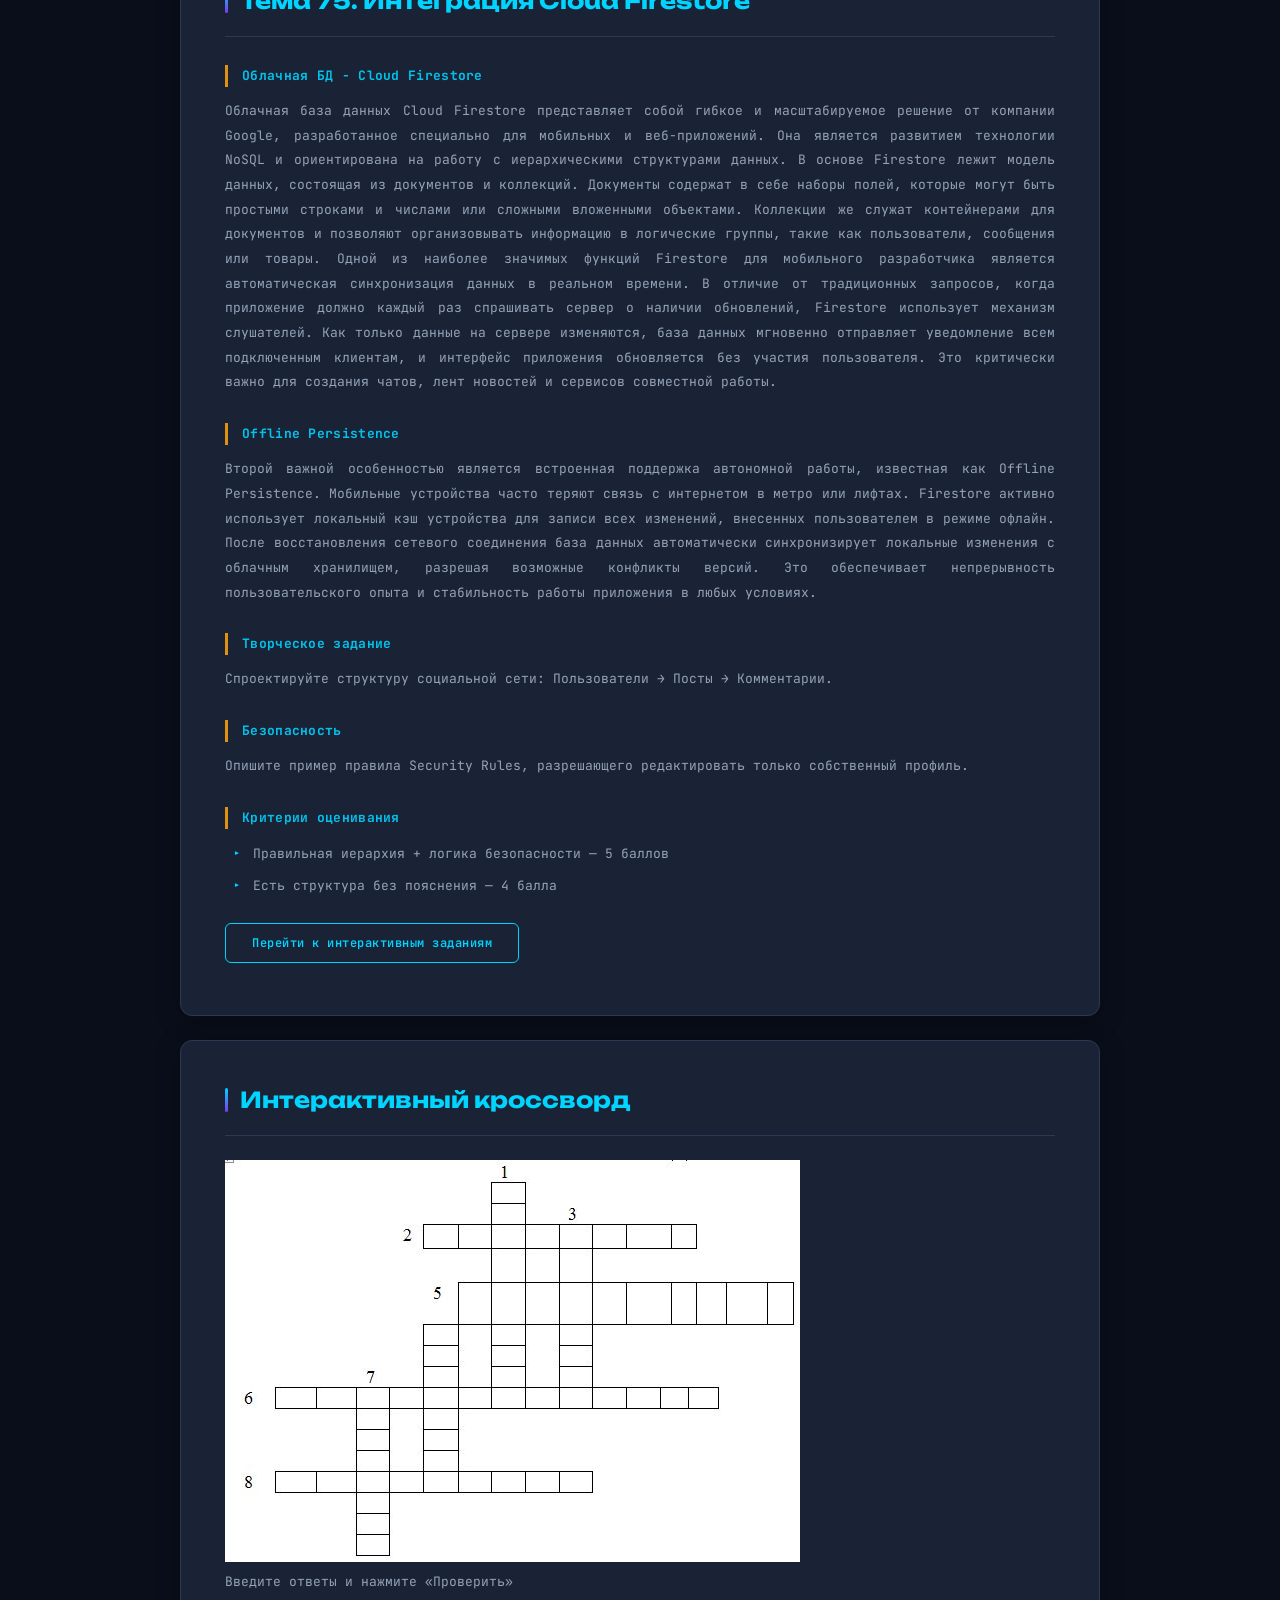
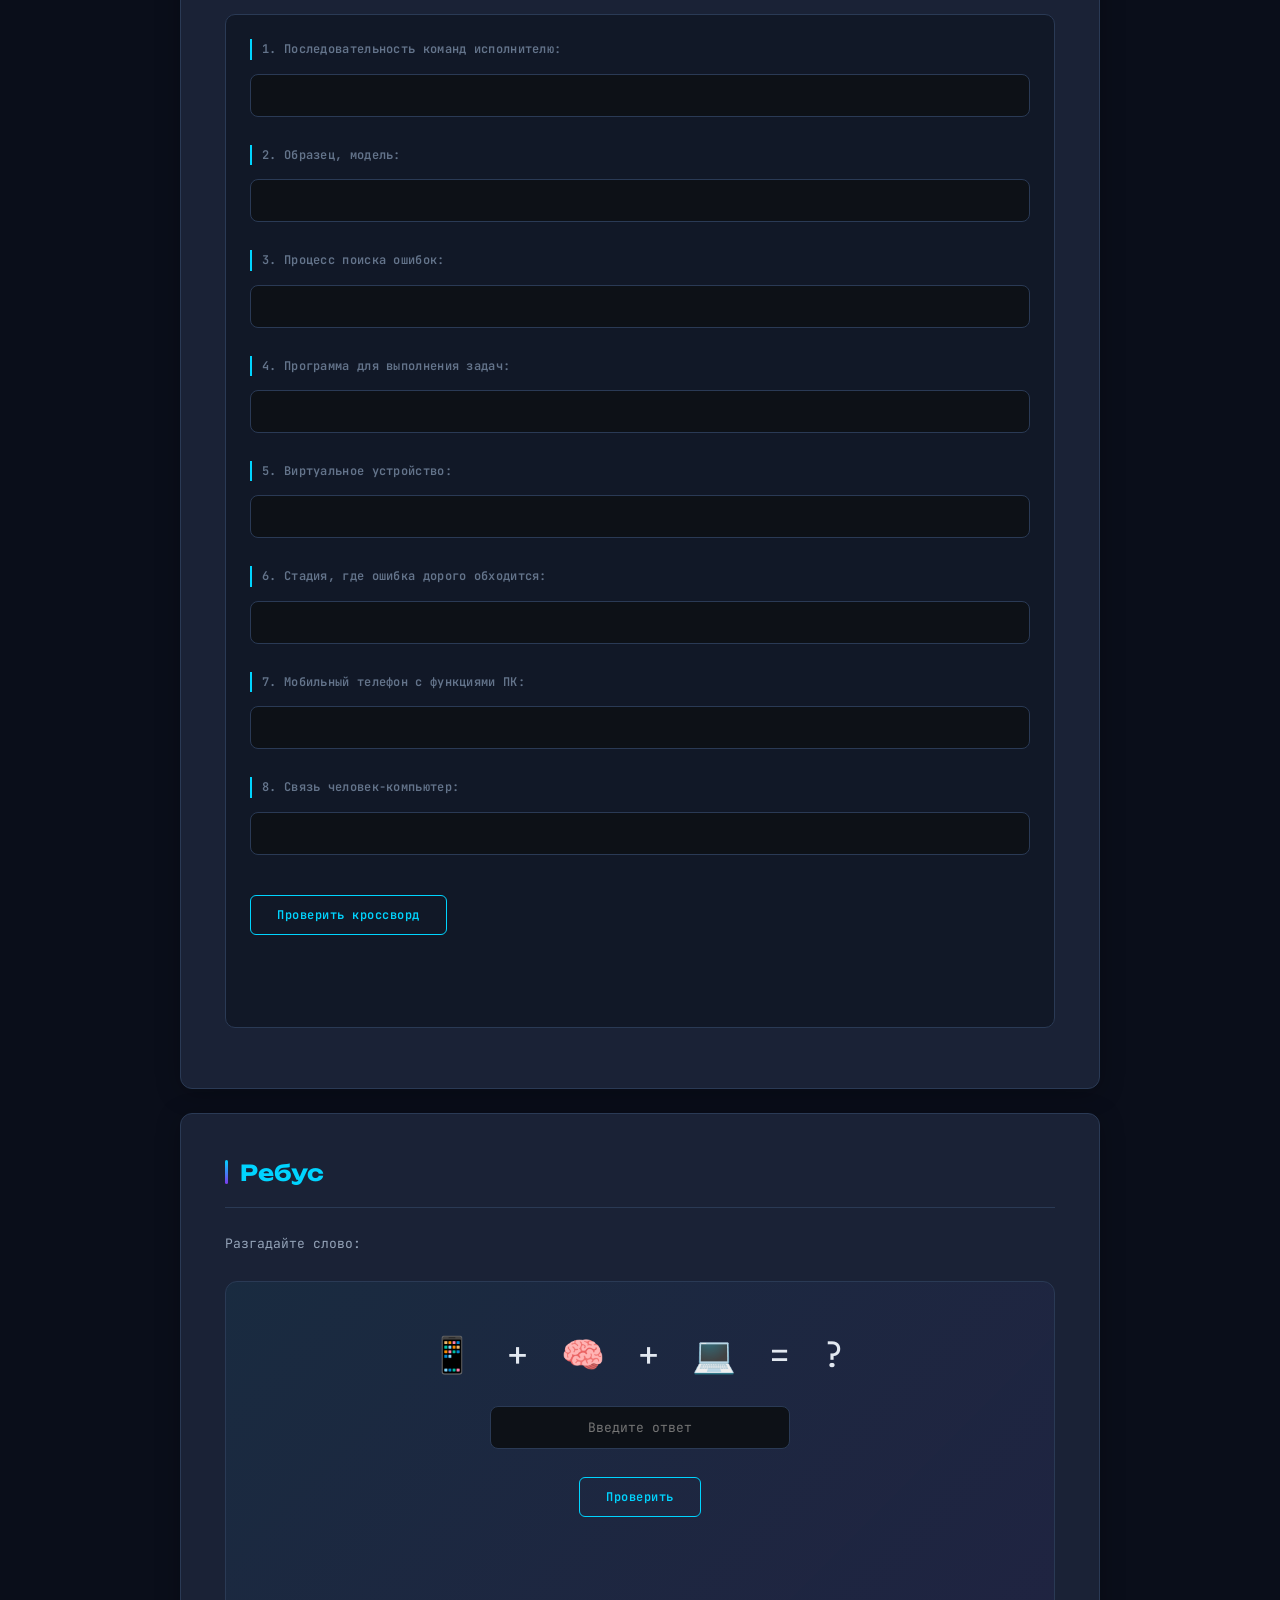
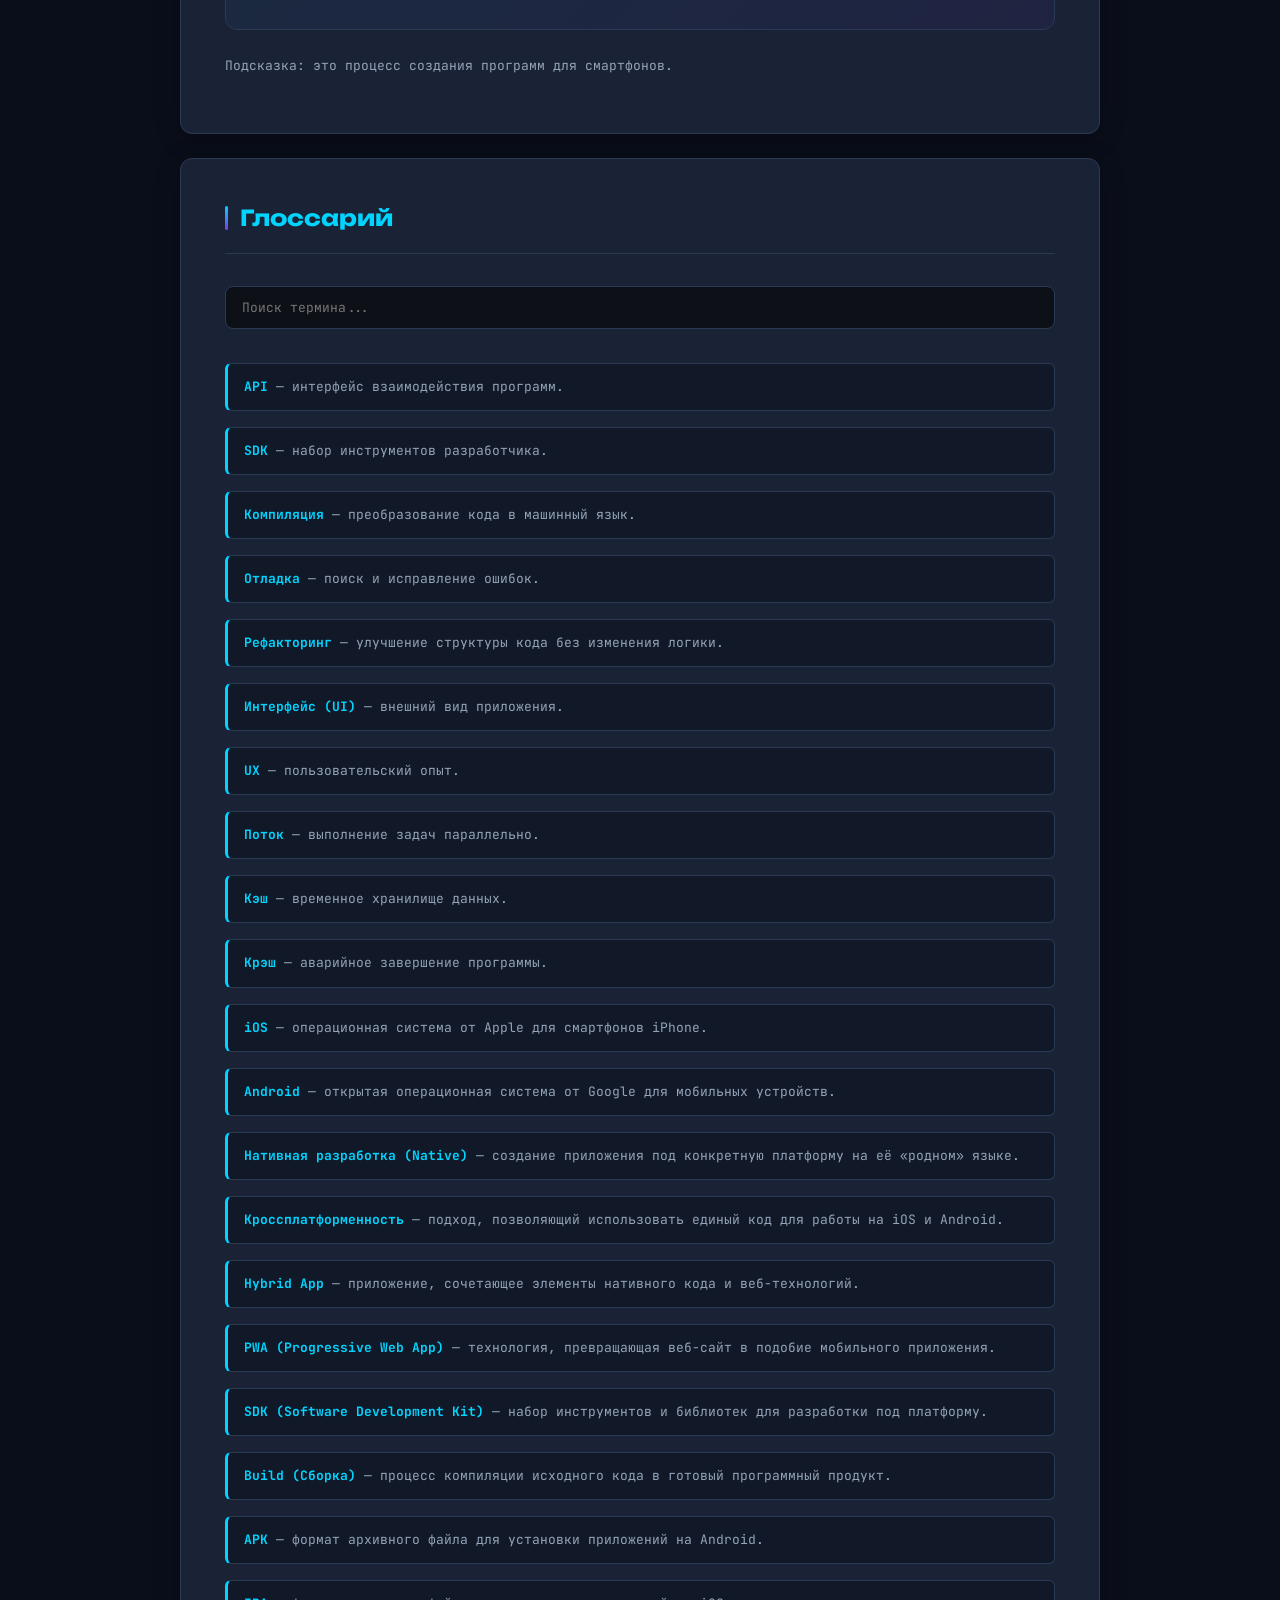
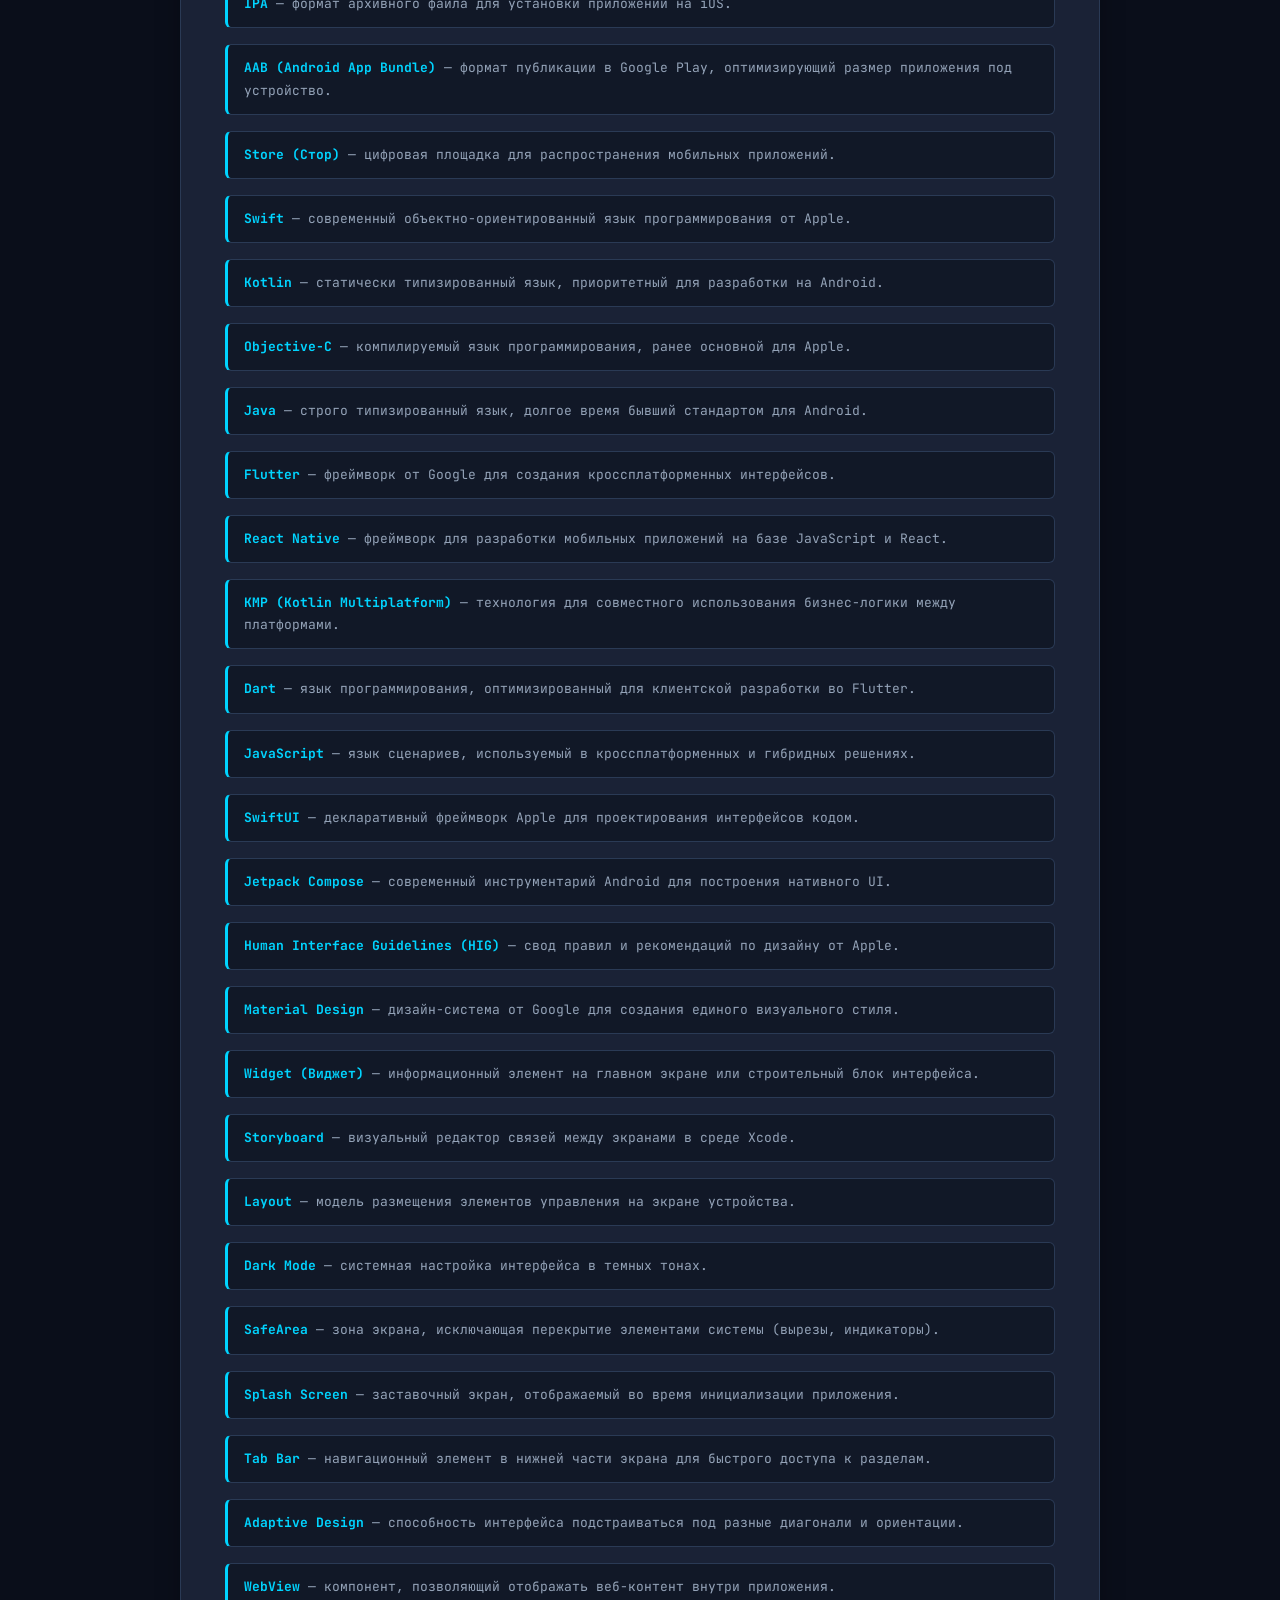
==== commit ea239ed8: "04.03 2" ====
--- a/index.html
+++ b/index.html
@@ -111,13 +111,6 @@
 
 <section id="instruction">
     <h2>Инструкции по работе с рабочей тетрадью</h2>
-
-    <!-- ВКЛАДКИ -->
-    <div class="instr-tabs">
-        <button class="instr-tab active" onclick="showInstr('user', this)">👤 Для пользователя</button>
-        <button class="instr-tab" onclick="showInstr('admin', this)">🛠️ Для системного администратора</button>
-        <button class="instr-tab" onclick="showInstr('dev', this)">💻 Для программиста</button>
-    </div>
 
     <!-- ПОЛЬЗОВАТЕЛЬ -->
     <div class="instr-panel active" id="instr-user">
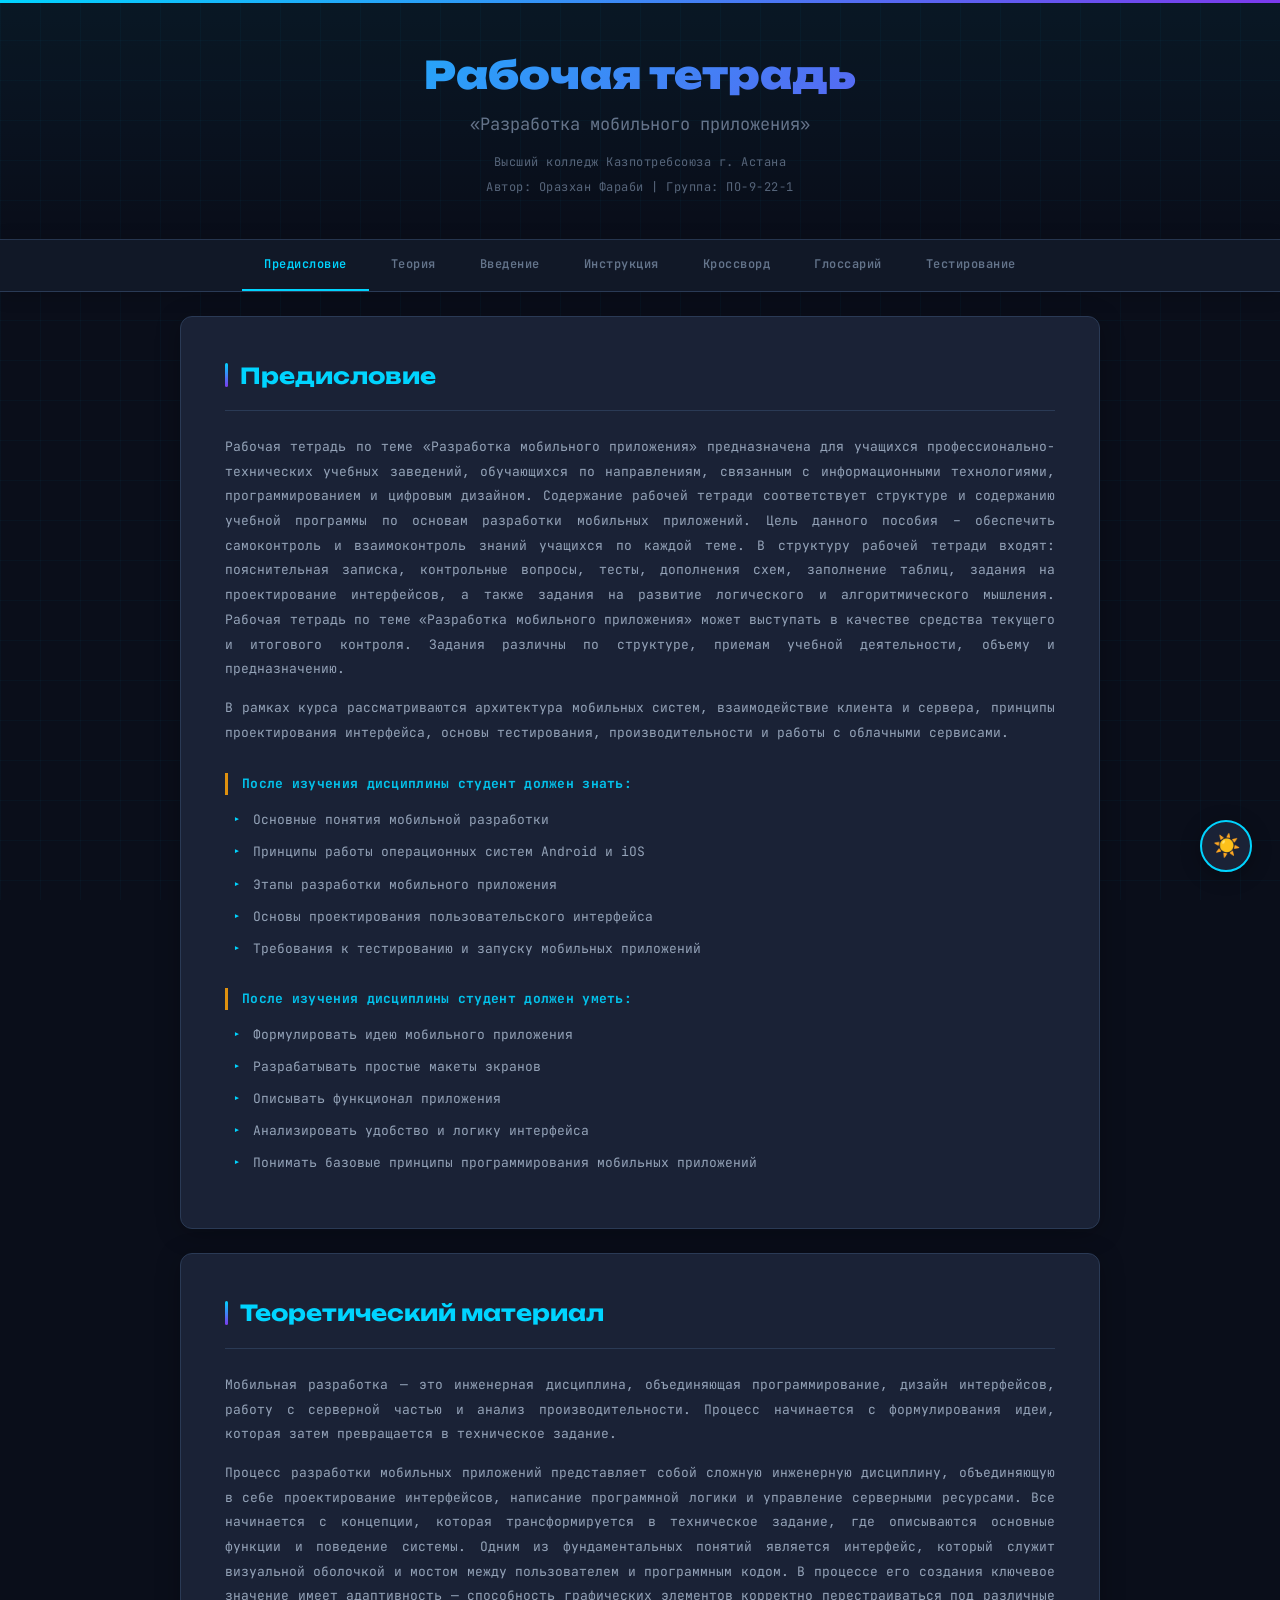
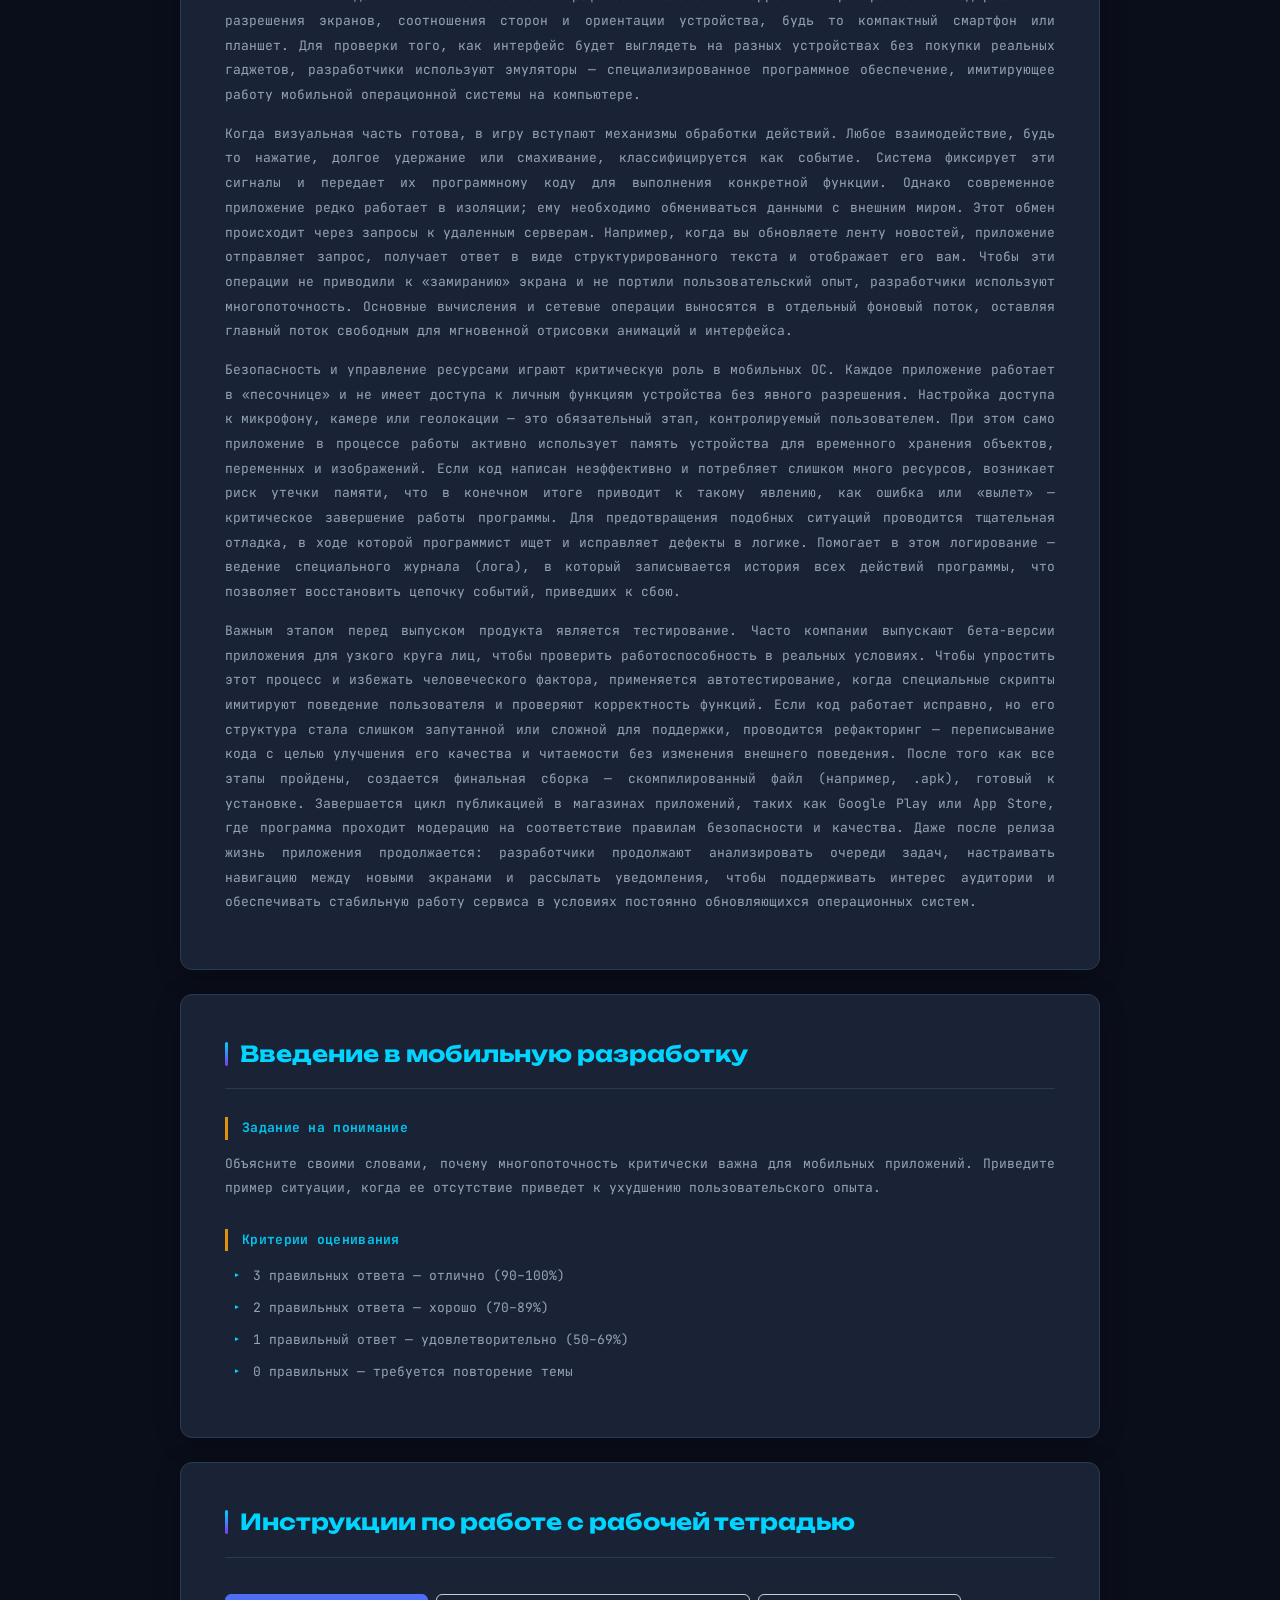
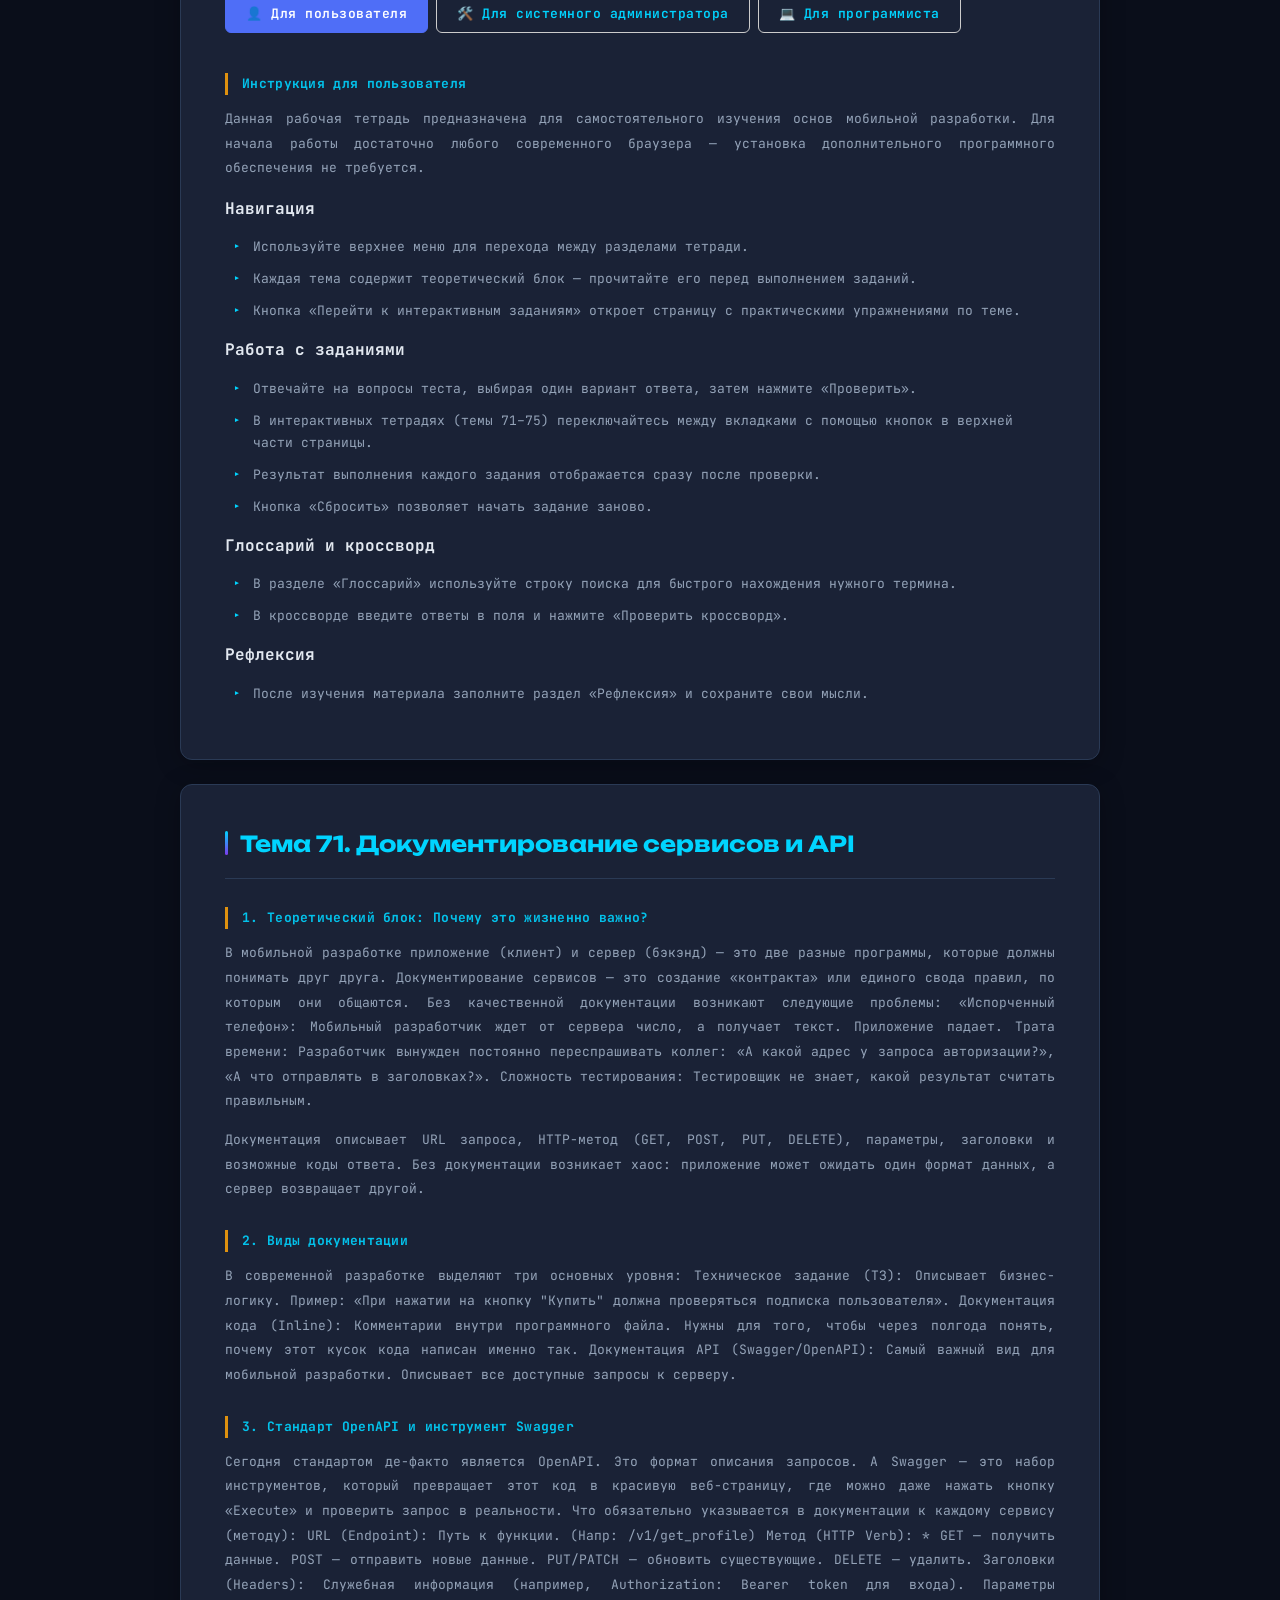
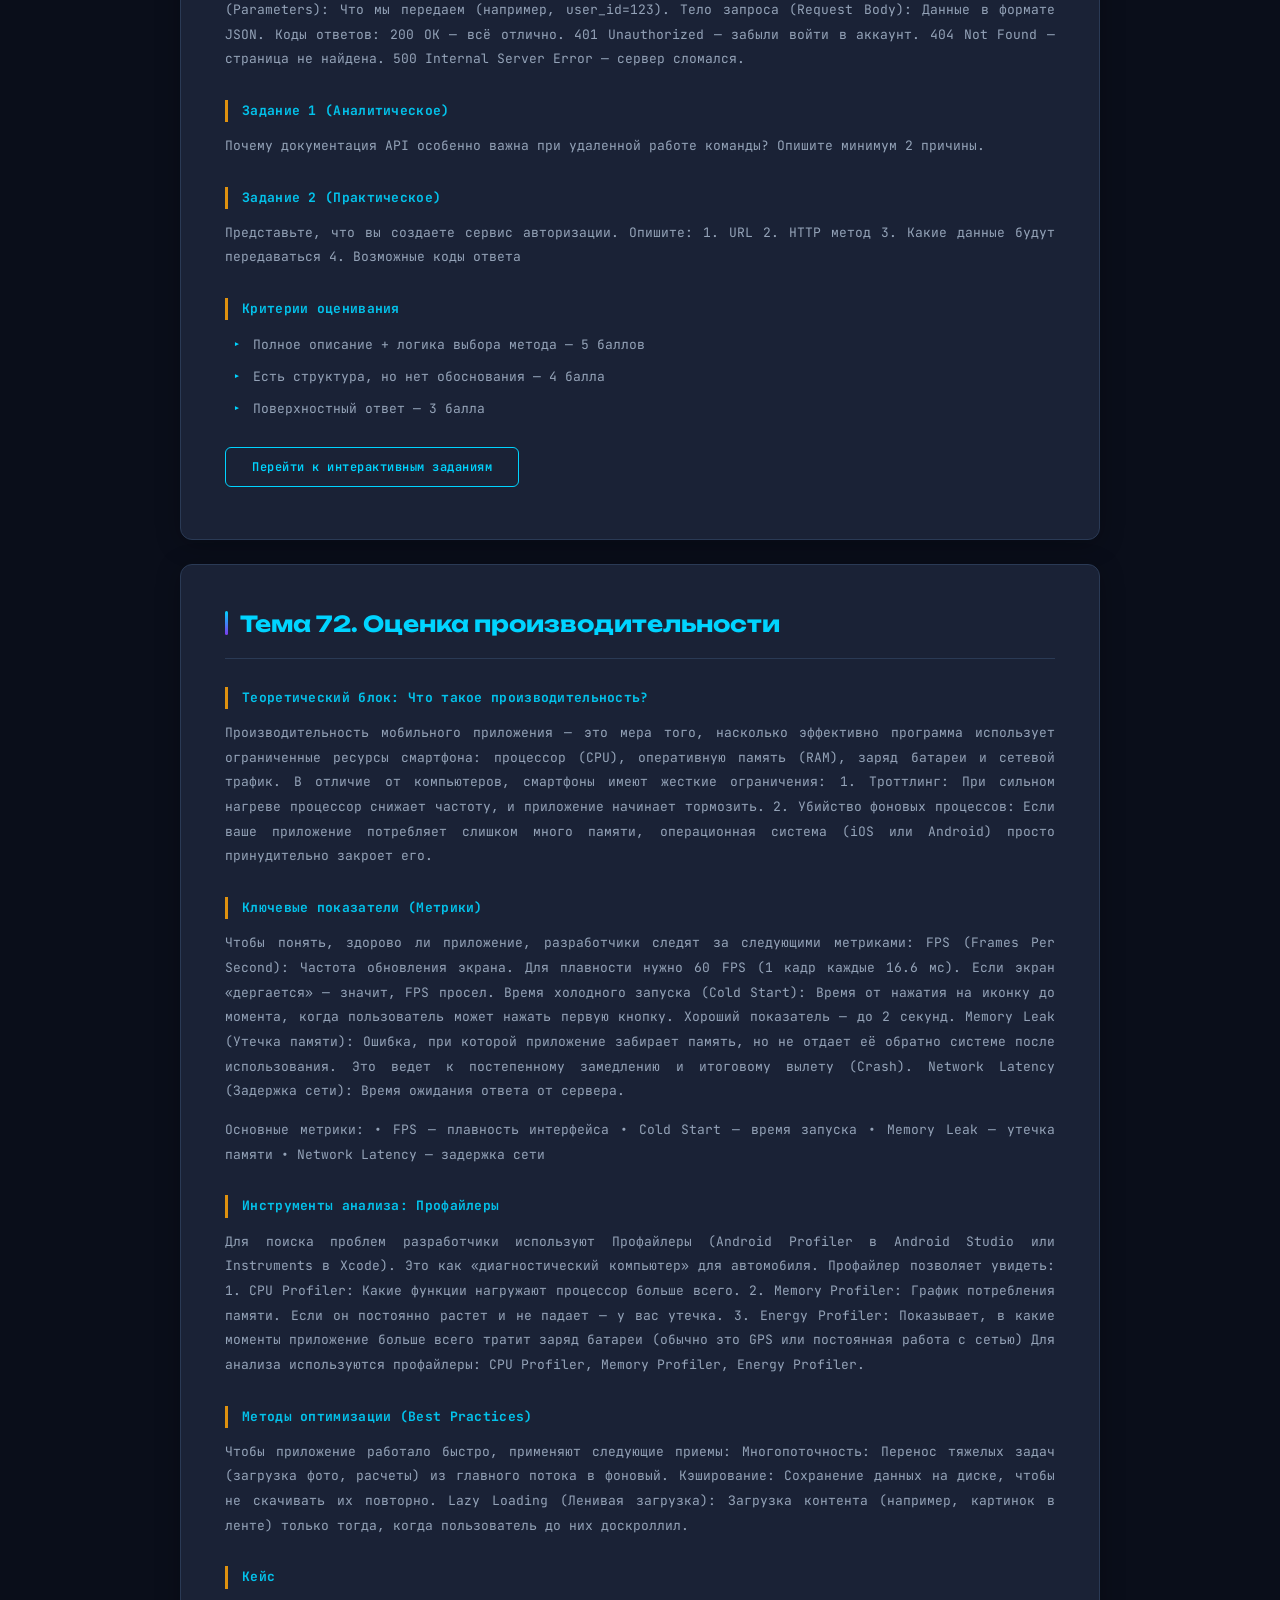
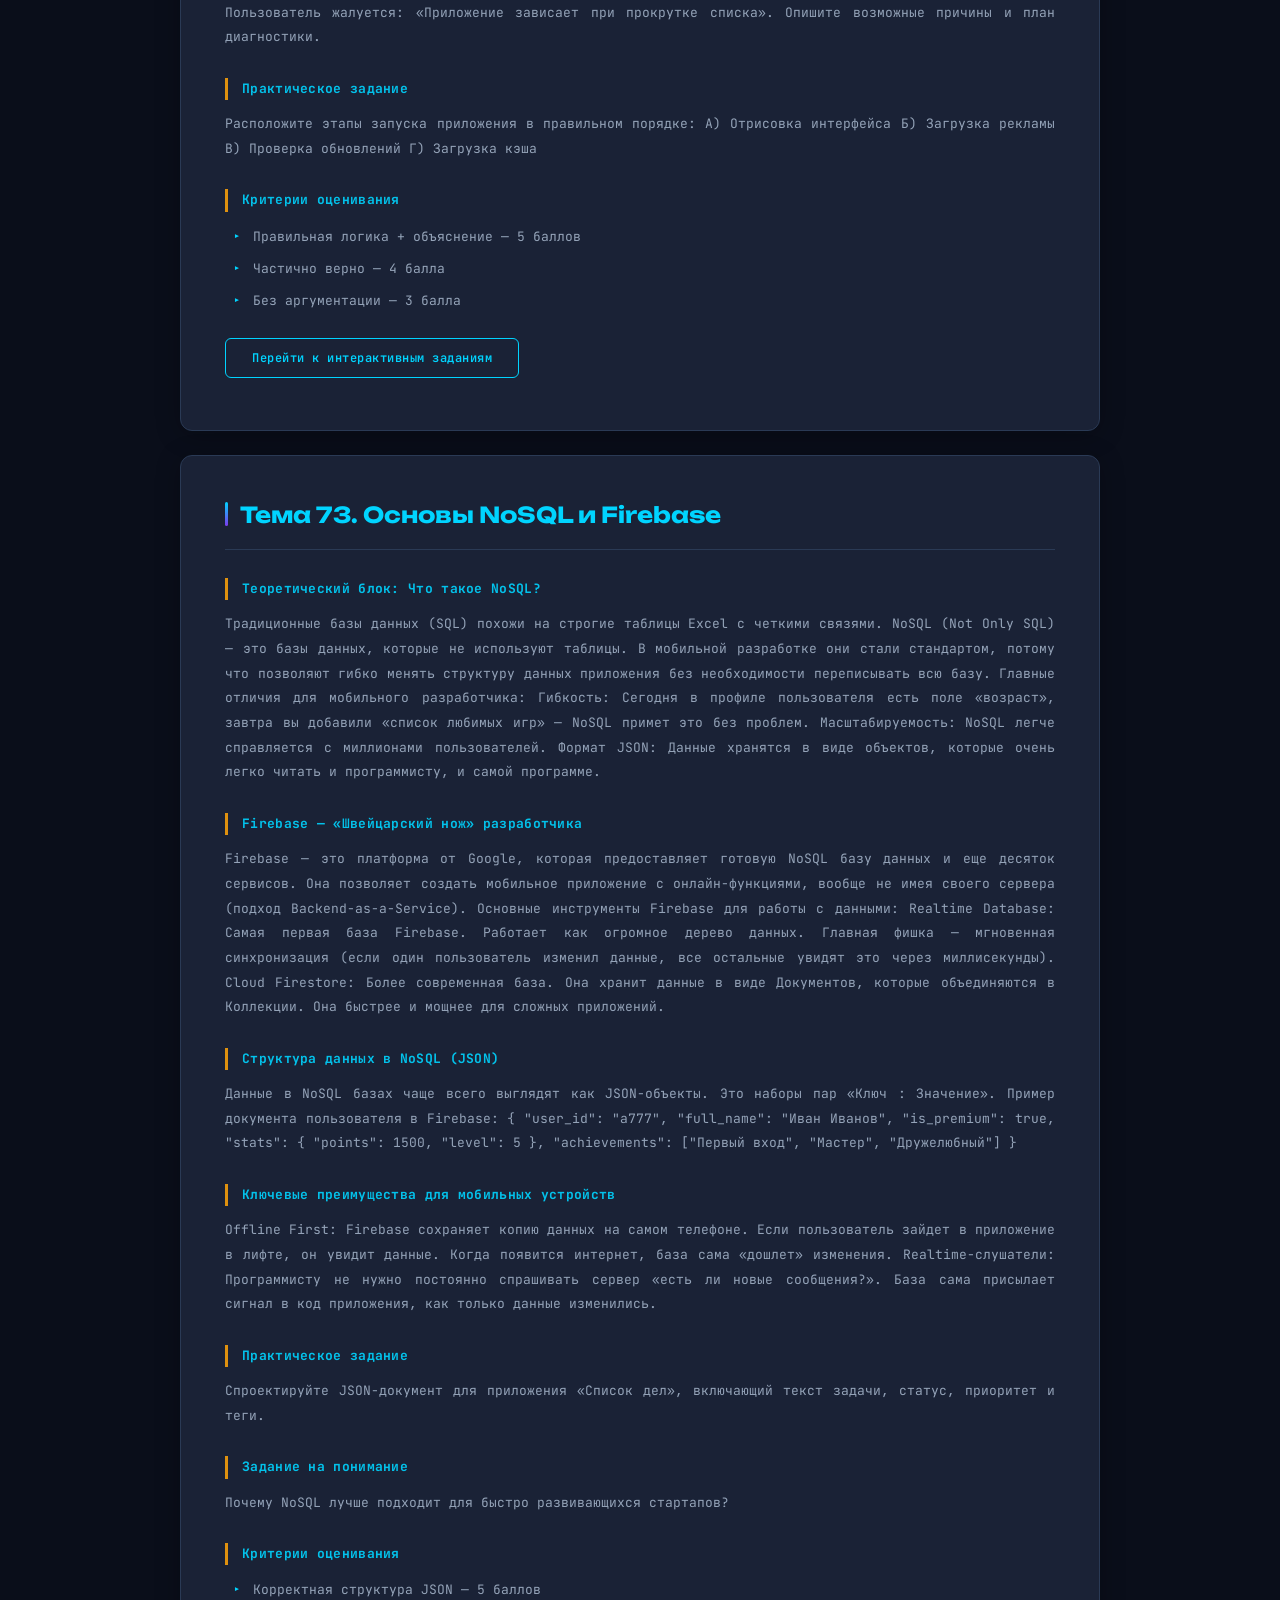
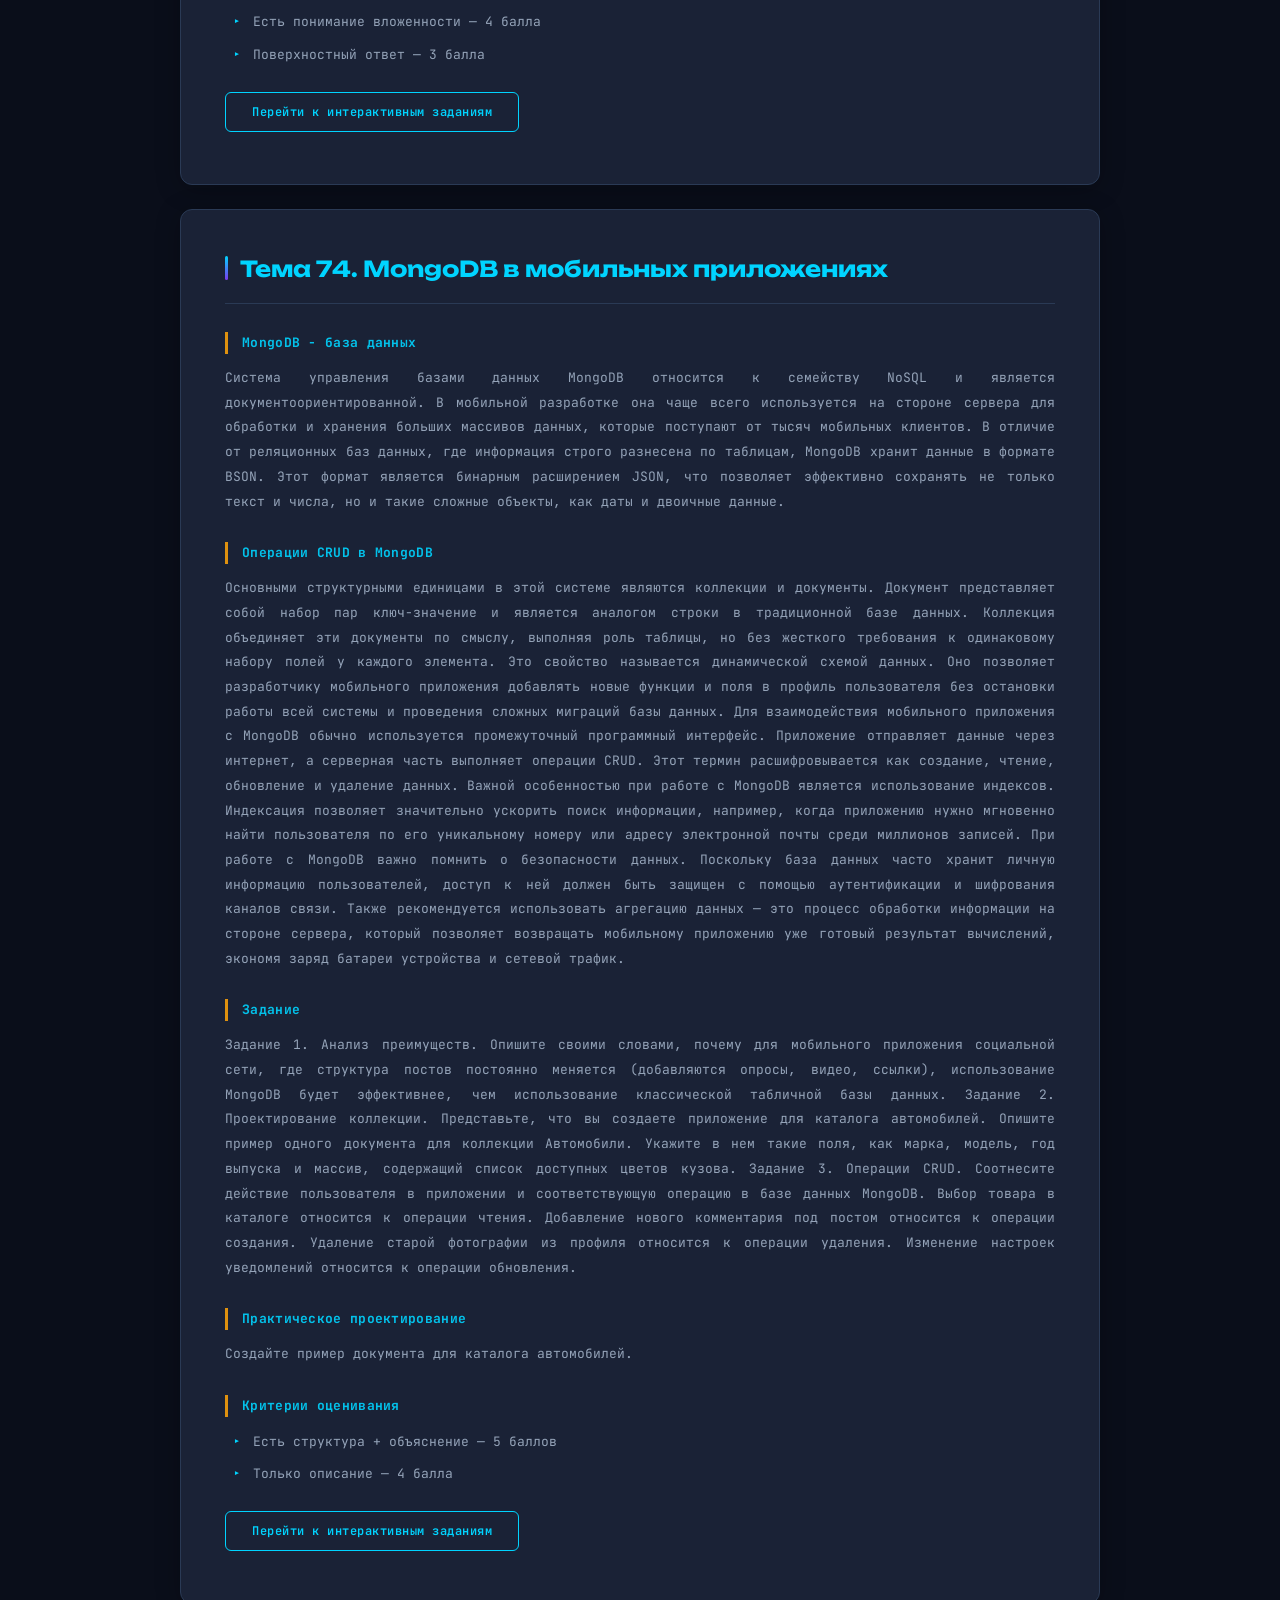
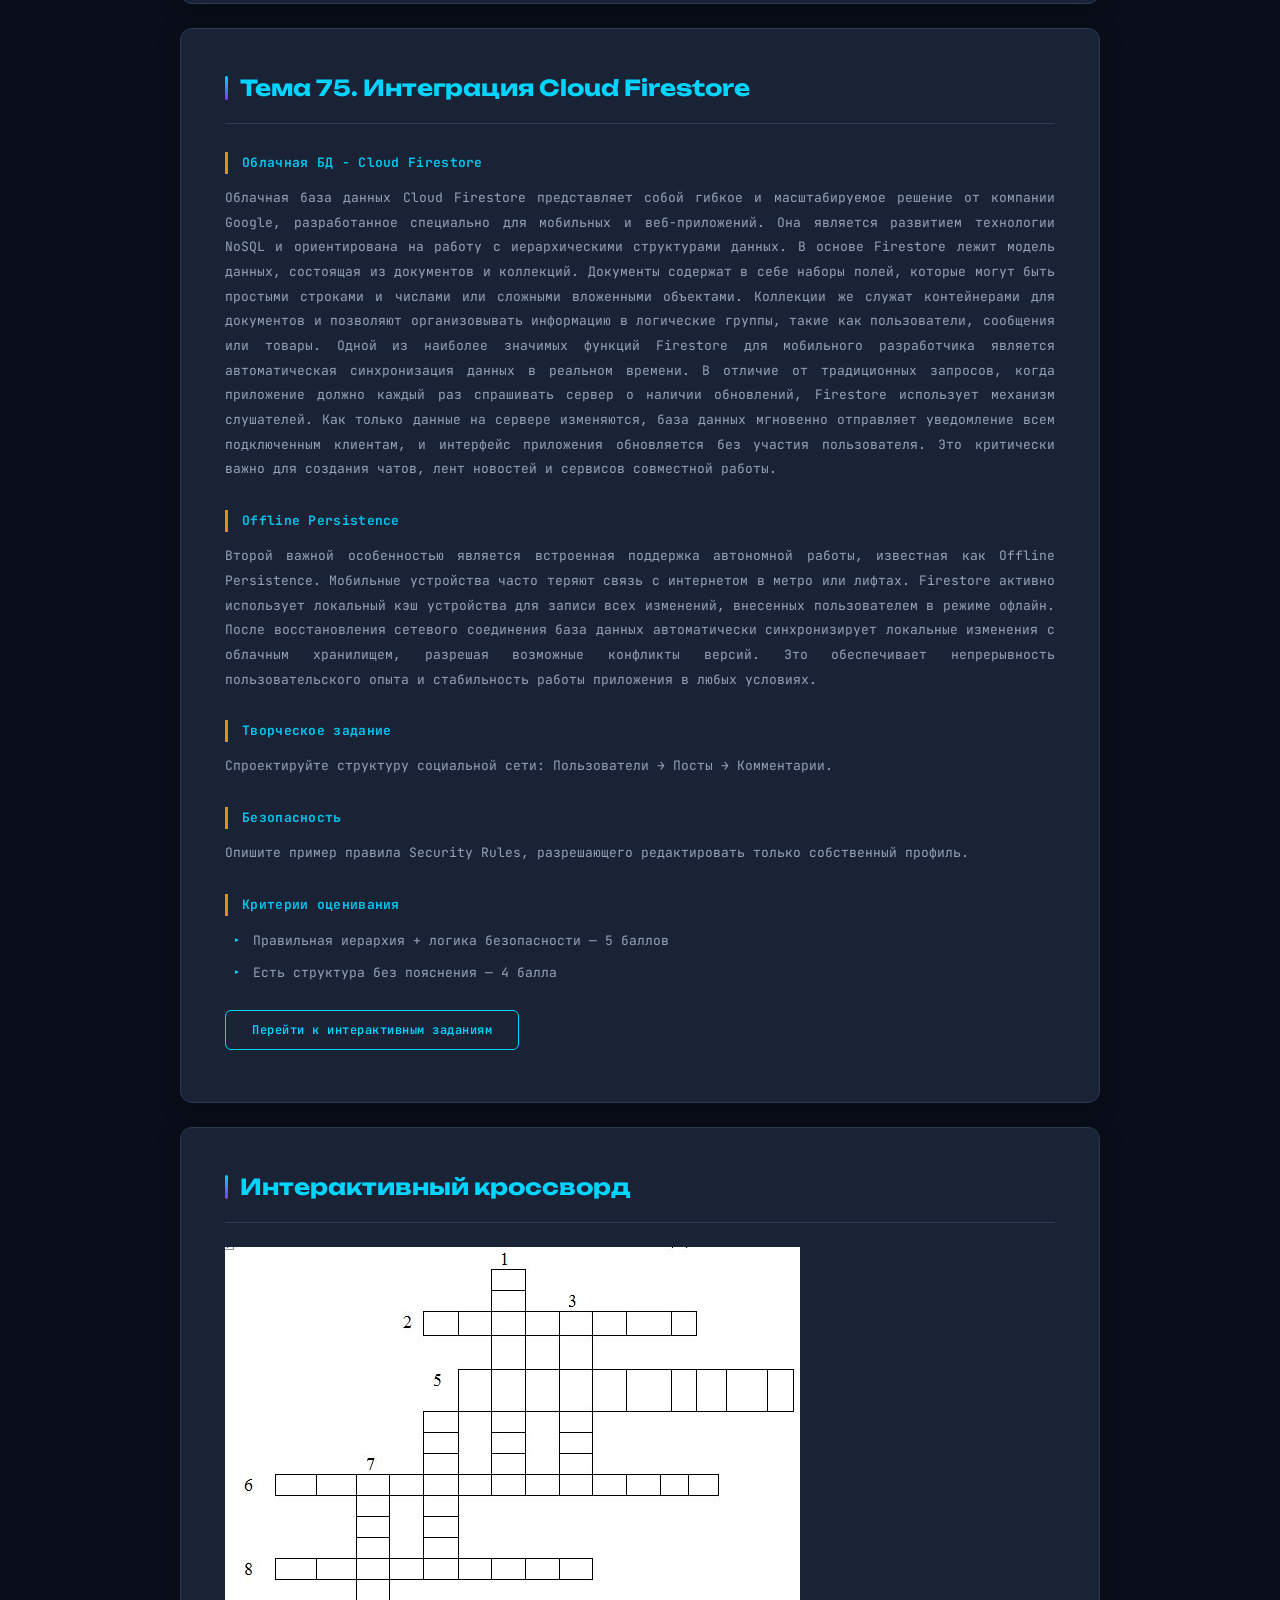
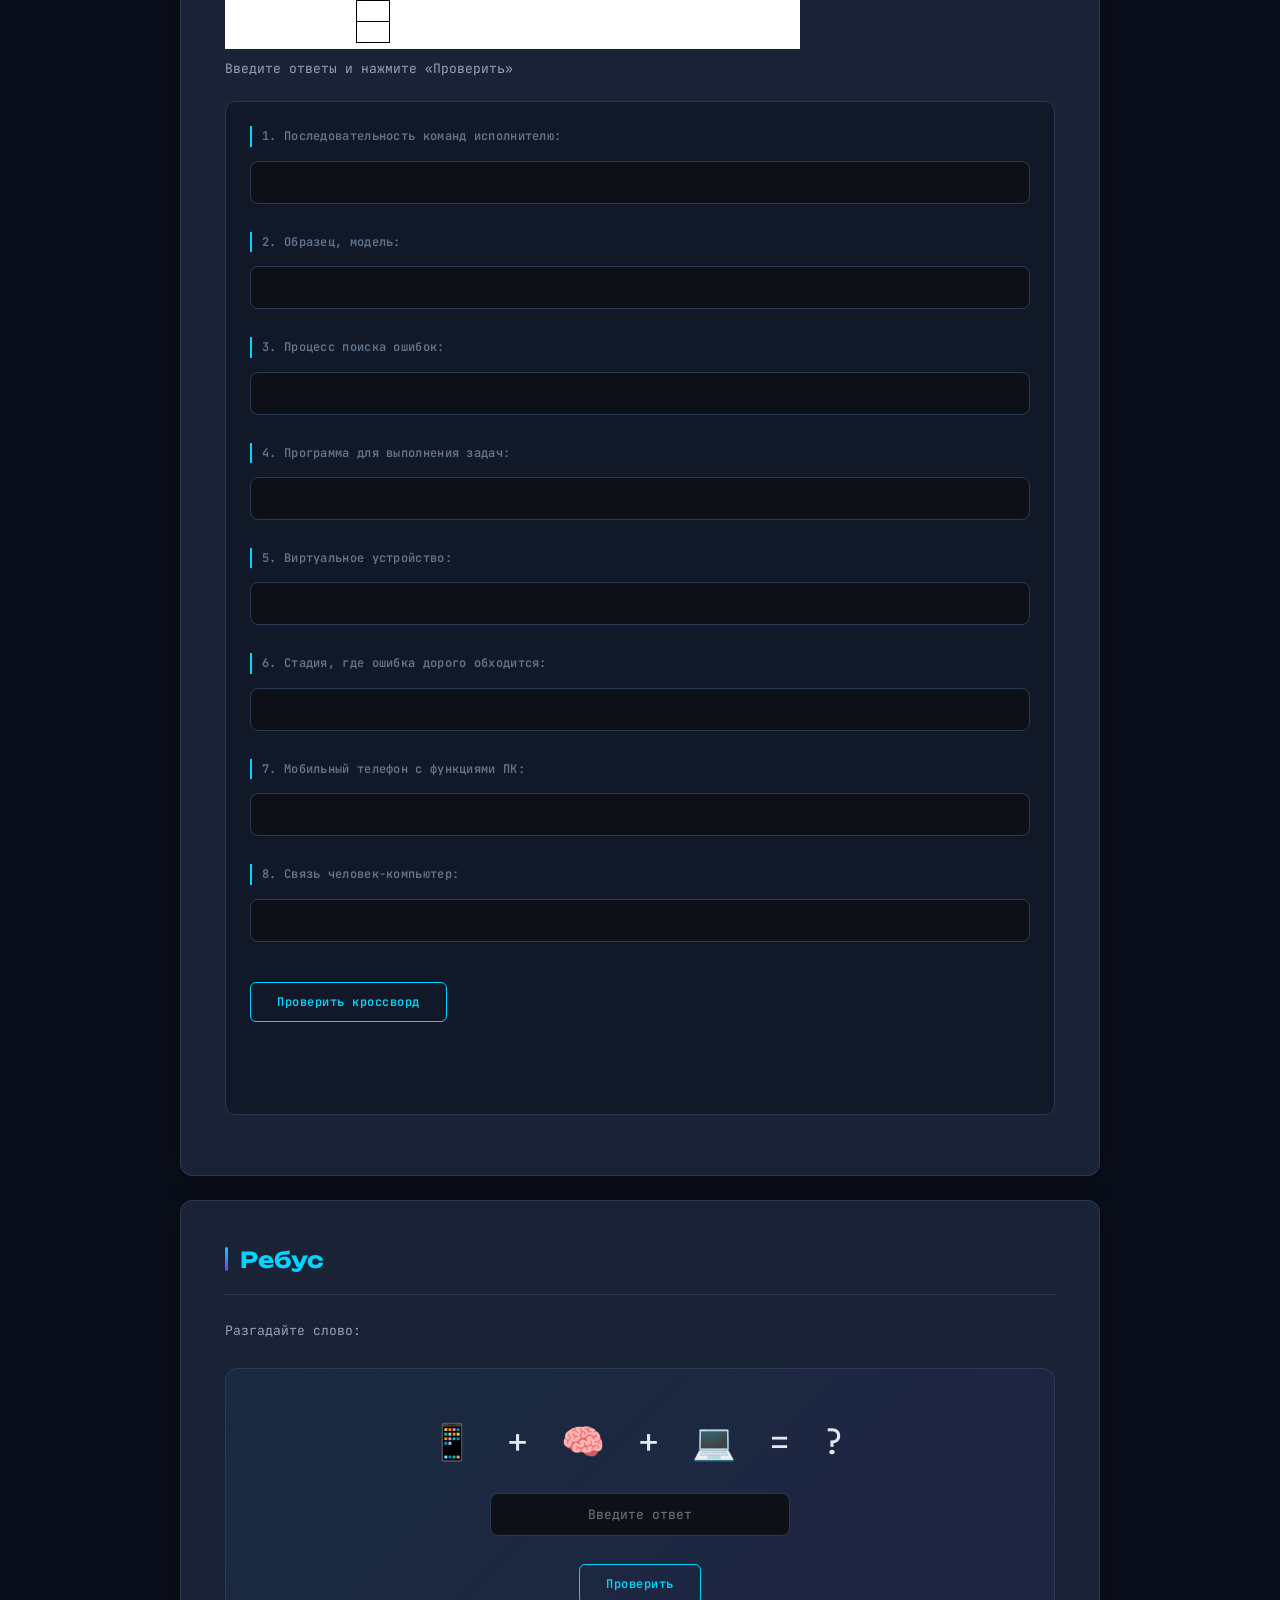
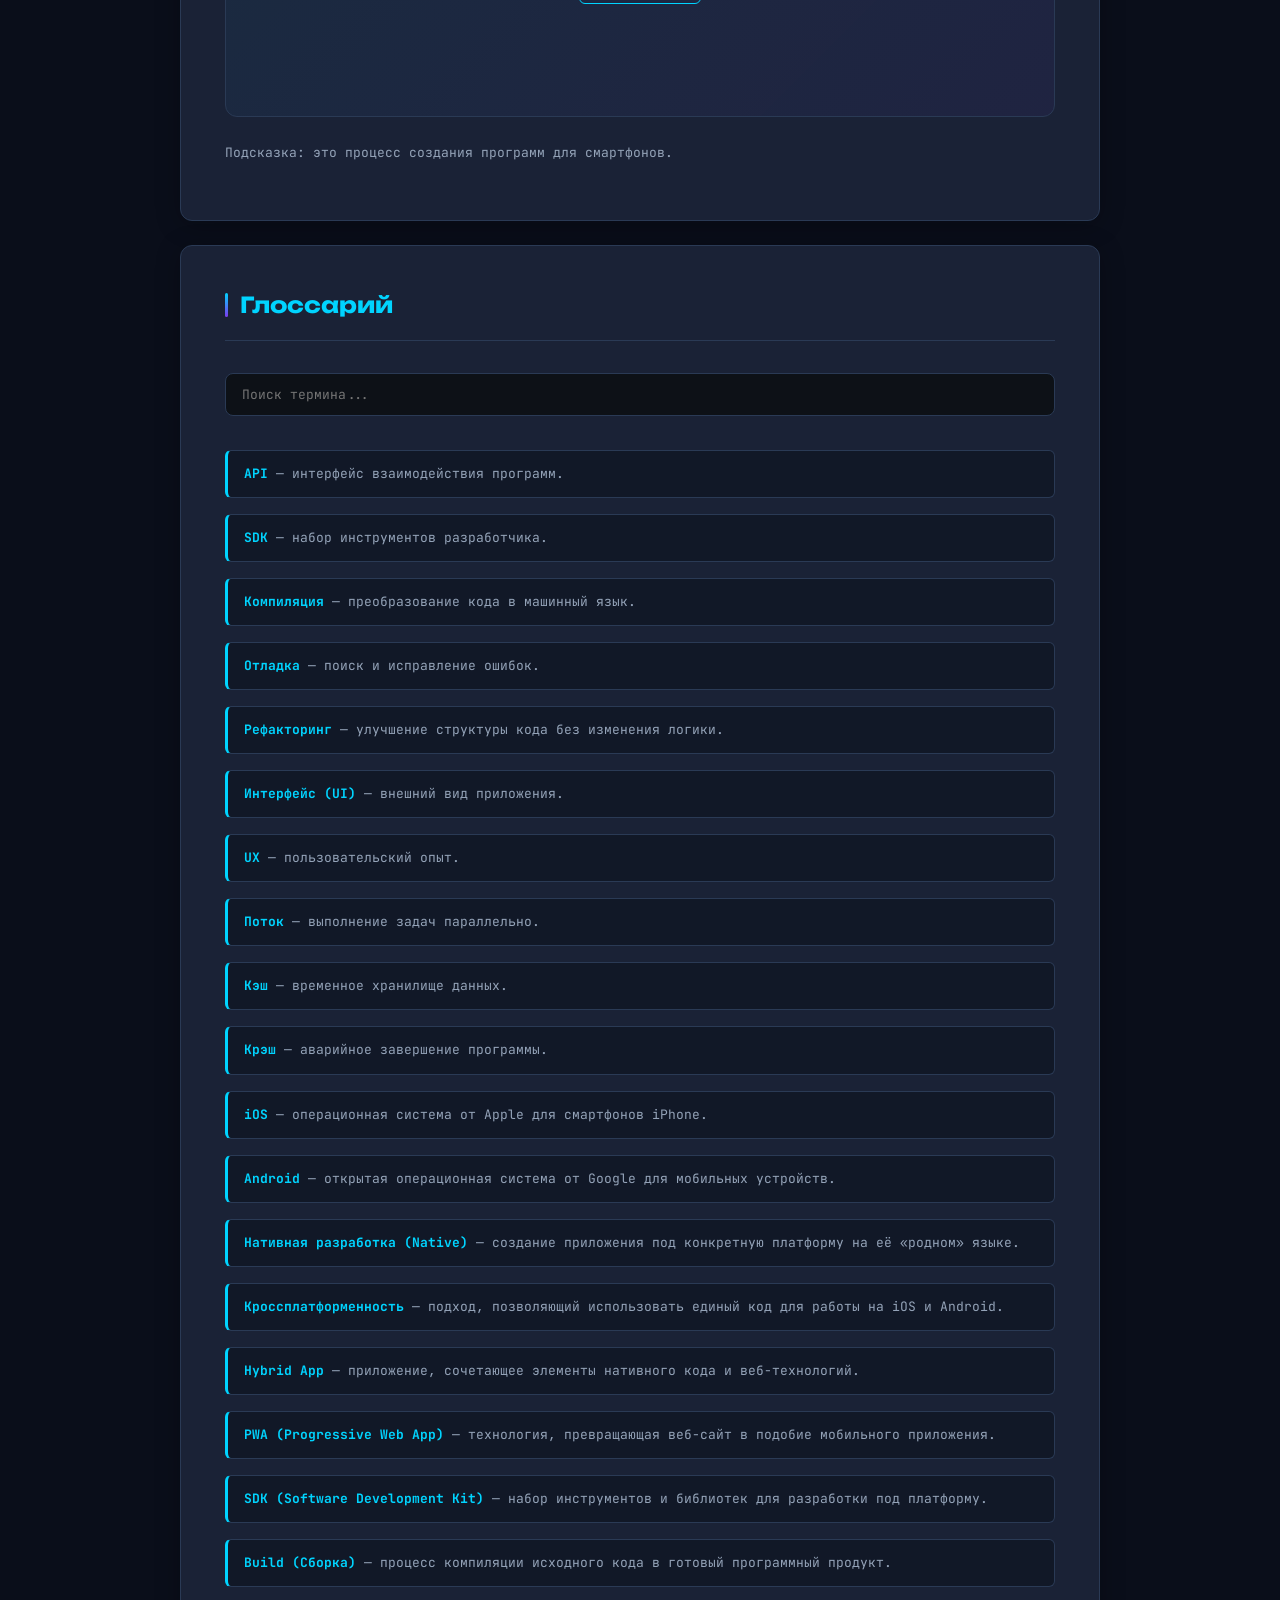
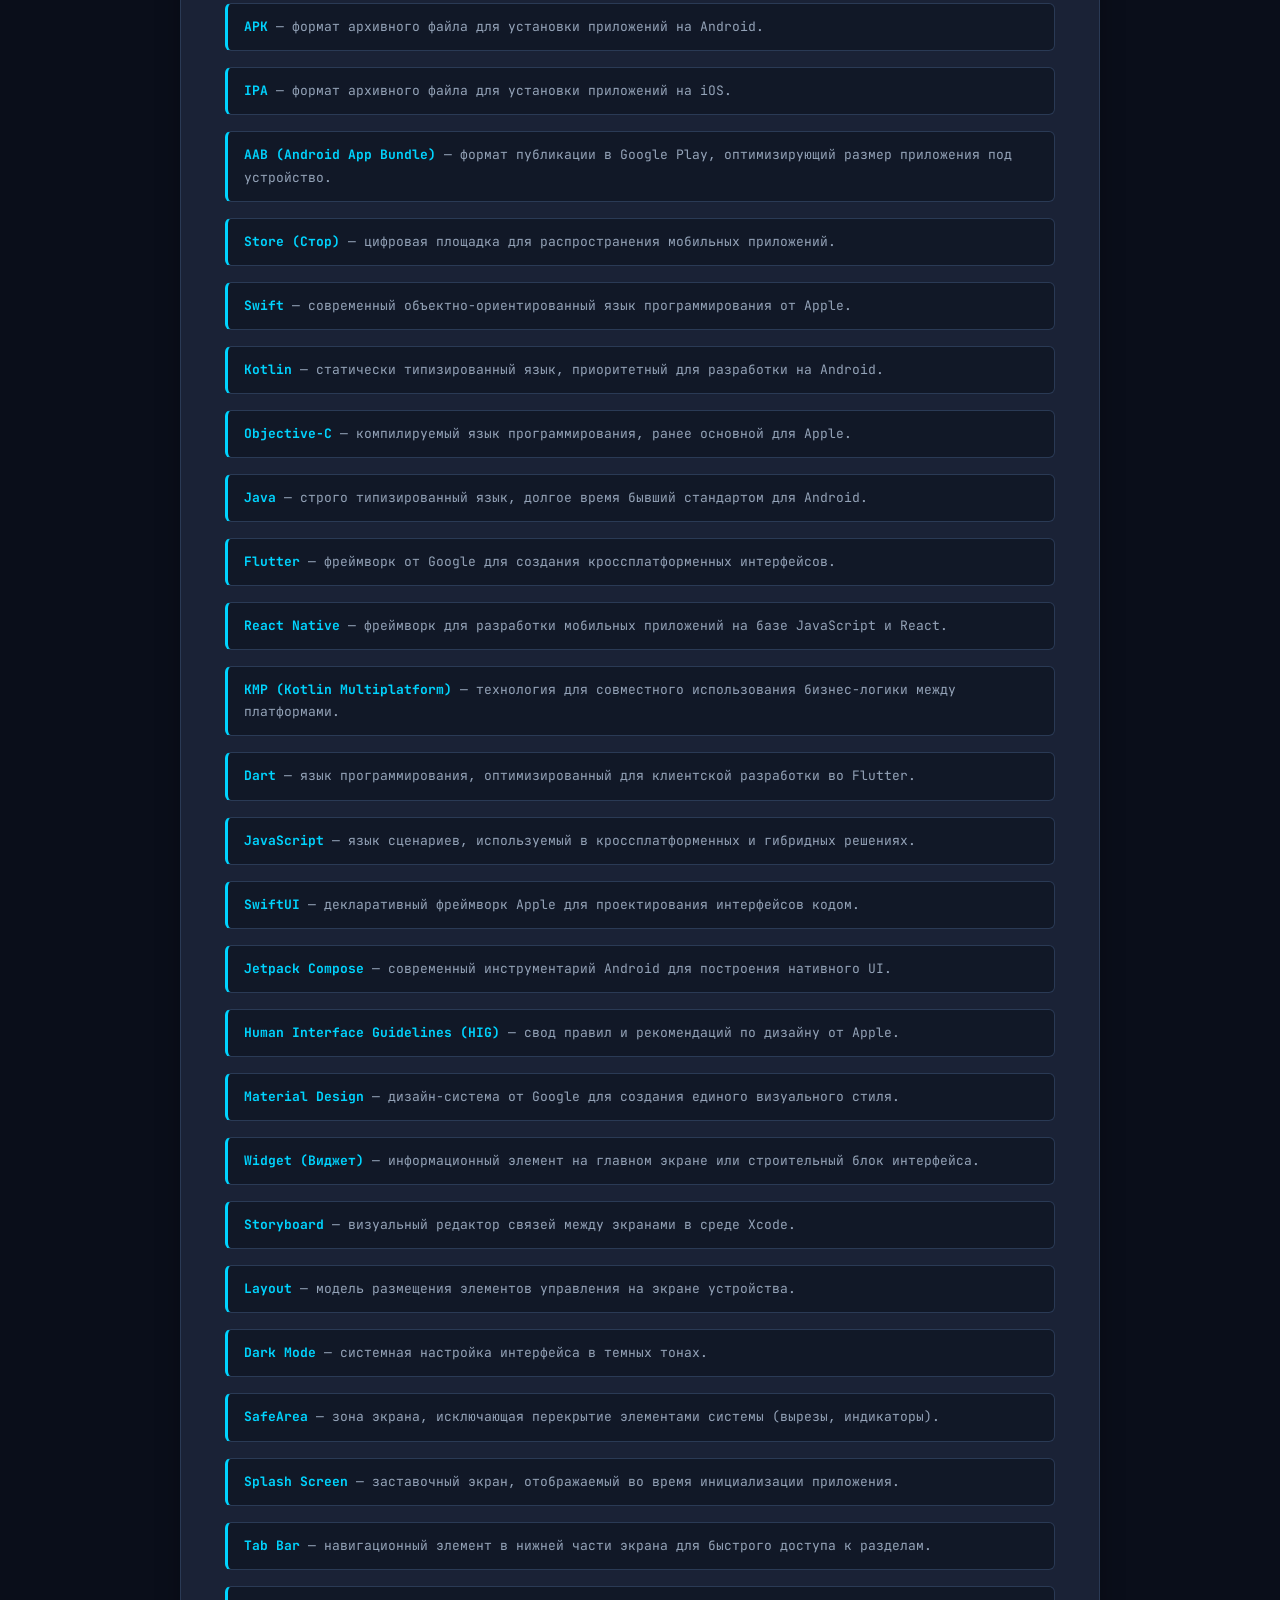
==== commit e357e94d: "Revert "04.03" This reverts commit ea239ed847be98f89a0b17a7878399de74f000a5." ====
--- a/index.html
+++ b/index.html
@@ -111,6 +111,13 @@
 
 <section id="instruction">
     <h2>Инструкции по работе с рабочей тетрадью</h2>
+
+    <!-- ВКЛАДКИ -->
+    <div class="instr-tabs">
+        <button class="instr-tab active" onclick="showInstr('user', this)">👤 Для пользователя</button>
+        <button class="instr-tab" onclick="showInstr('admin', this)">🛠️ Для системного администратора</button>
+        <button class="instr-tab" onclick="showInstr('dev', this)">💻 Для программиста</button>
+    </div>
 
     <!-- ПОЛЬЗОВАТЕЛЬ -->
     <div class="instr-panel active" id="instr-user">
